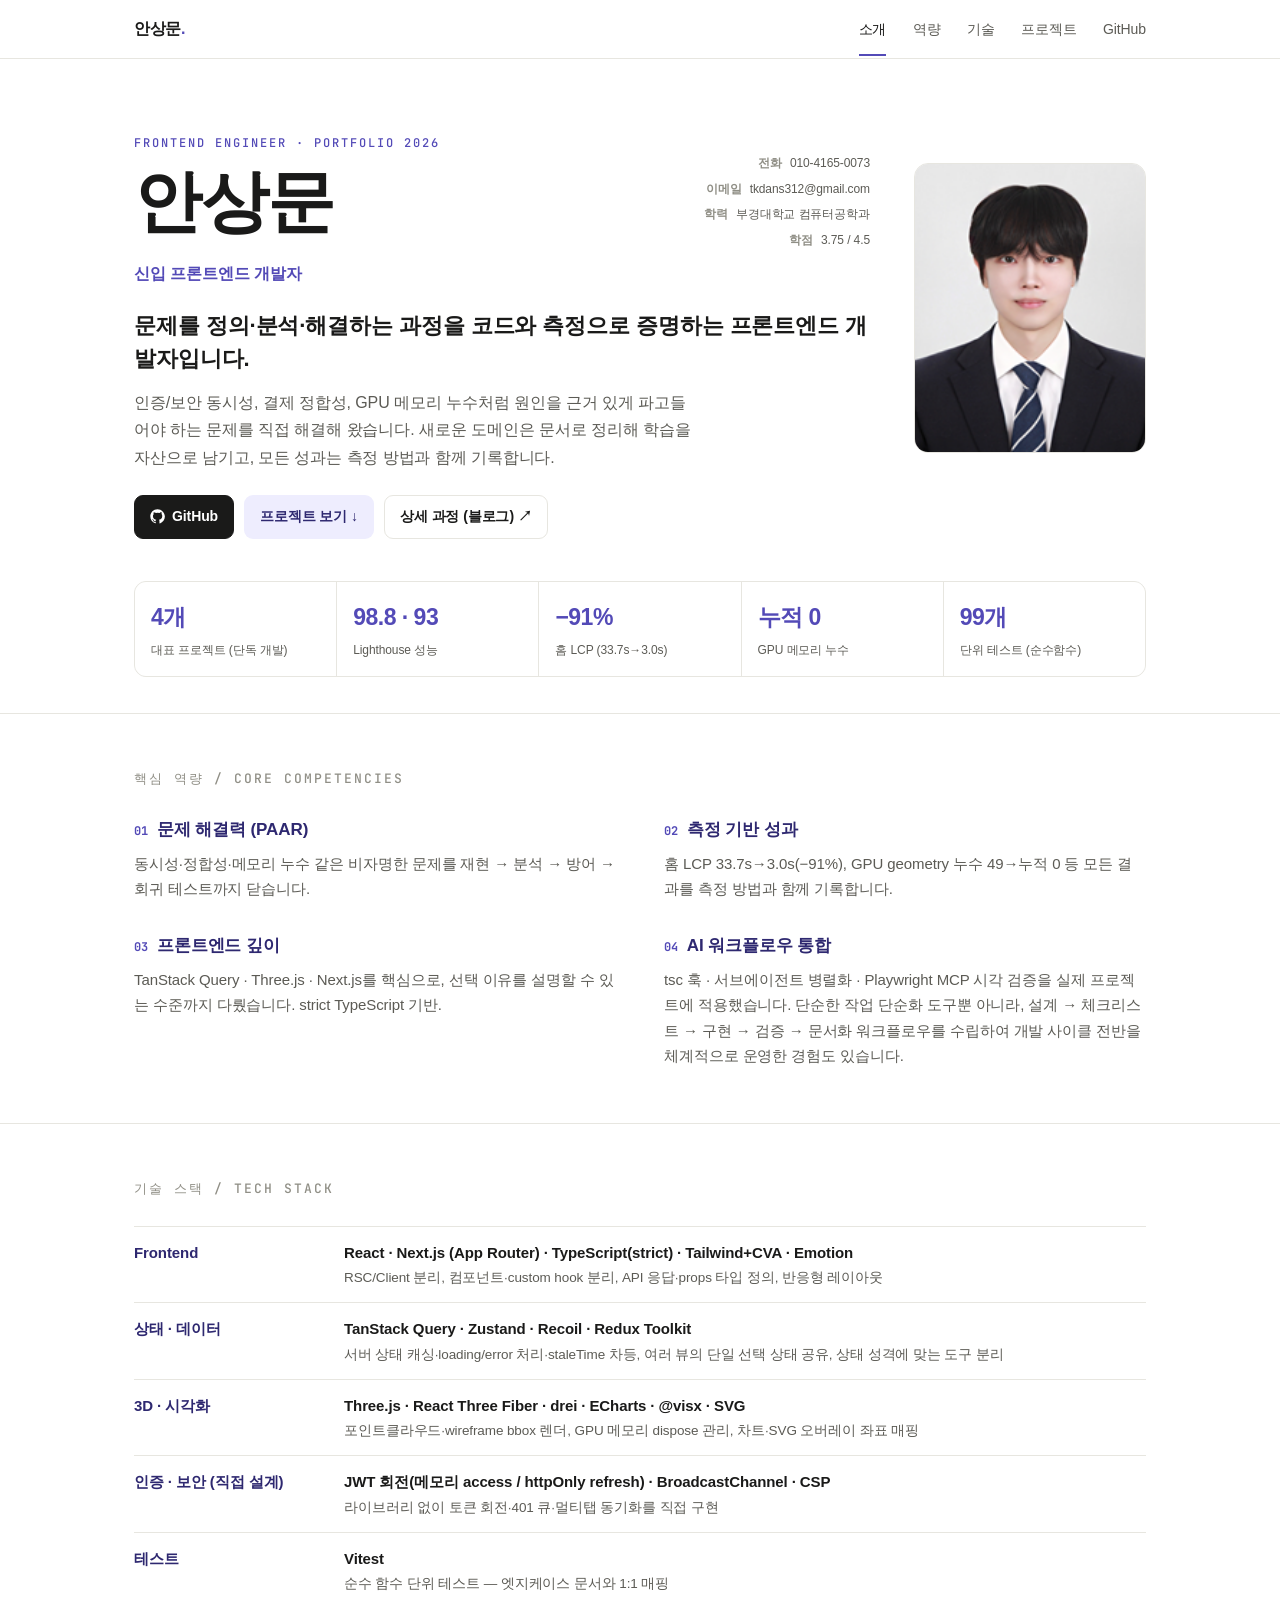
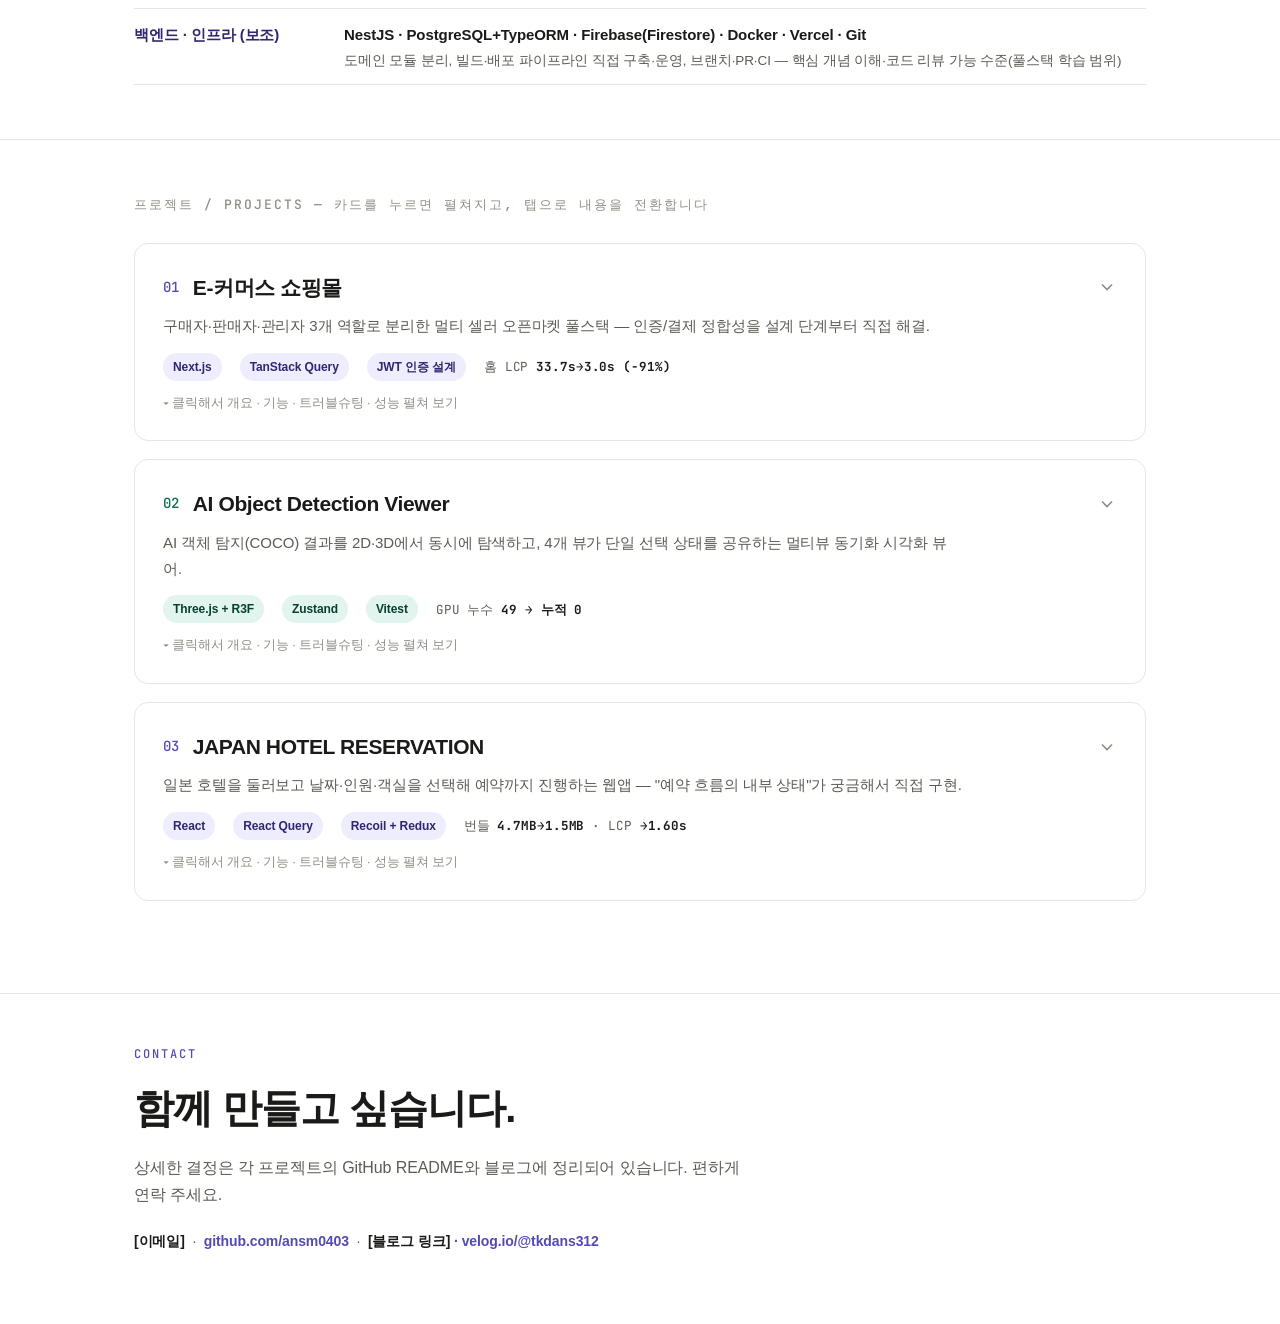
==== index.html @ 97593947 "feat: 포트폴리오 페이지 배포" ====
<!DOCTYPE html>
<html lang="ko">
<head>
<meta charset="utf-8">
<meta name="viewport" content="width=device-width, initial-scale=1">
<title>안상문 · Frontend Engineer Portfolio</title>
<link rel="icon" href="public/images/favicon.ico" sizes="any">
<link rel="stylesheet" href="https://cdn.jsdelivr.net/gh/orioncactus/pretendard@latest/dist/web/static/pretendard.min.css">
<link rel="preconnect" href="https://fonts.googleapis.com">
<link rel="preconnect" href="https://fonts.gstatic.com" crossorigin>
<link href="https://fonts.googleapis.com/css2?family=JetBrains+Mono:wght@400;500&display=swap" rel="stylesheet">
<link rel="stylesheet" href="https://cdn.jsdelivr.net/npm/prismjs@1.29.0/themes/prism-tomorrow.min.css">
<link rel="stylesheet" href="style.css">
</head>
<body>

<header class="nav">
  <div class="wrap">
    <div class="brand">안상문<span>.</span></div>
    <nav>
      <a href="#about" class="hide-sm">소개</a>
      <a href="#competency">역량</a>
      <a href="#stack" class="hide-sm">기술</a>
      <a href="#projects">프로젝트</a>
      <a href="https://github.com/ansm0403" target="_blank" rel="noopener noreferrer">GitHub</a>
    </nav>
  </div>
</header>

<section class="hero" id="about">
  <div class="wrap">
    <div class="hero-top">
      <div class="hero-main">
        <div class="eyebrow">Frontend Engineer · Portfolio 2026</div>
        <div class="name-row">
          <h1 class="name">안상문</h1>
          <ul class="contact-info">
            <li><span class="ci-k">전화</span><span>010-4165-0073</span></li>
            <li><span class="ci-k">이메일</span><a href="mailto:tkdans312@gmail.com">tkdans312@gmail.com</a></li>
            <li><span class="ci-k">학력</span><span>부경대학교 컴퓨터공학과</span></li>
            <li><span class="ci-k">학점</span><span>3.75 / 4.5</span></li>
          </ul>
        </div>
        <div class="role">신입 프론트엔드 개발자</div>
        <p class="tag">문제를 정의·분석·해결하는 과정을 코드와 측정으로 증명하는 프론트엔드 개발자입니다.</p>
        <p class="intro">인증/보안 동시성, 결제 정합성, GPU 메모리 누수처럼 원인을 근거 있게 파고들어야 하는 문제를 직접 해결해 왔습니다. 새로운 도메인은 문서로 정리해 학습을 자산으로 남기고, 모든 성과는 측정 방법과 함께 기록합니다.</p>
        <div class="links">
          <a class="btn dark" href="https://github.com/ansm0403" target="_blank" rel="noopener noreferrer">
            <svg viewBox="0 0 24 24" fill="currentColor"><path d="M12 .5C5.7.5.5 5.7.5 12c0 5.1 3.3 9.4 7.9 10.9.6.1.8-.2.8-.5v-2c-3.2.7-3.9-1.4-3.9-1.4-.5-1.3-1.3-1.7-1.3-1.7-1.1-.7.1-.7.1-.7 1.2.1 1.8 1.2 1.8 1.2 1 1.8 2.7 1.3 3.4 1 .1-.8.4-1.3.7-1.6-2.6-.3-5.3-1.3-5.3-5.8 0-1.3.5-2.3 1.2-3.1-.1-.3-.5-1.5.1-3.1 0 0 1-.3 3.3 1.2a11.5 11.5 0 0 1 6 0C17.3 4.7 18.3 5 18.3 5c.6 1.6.2 2.8.1 3.1.8.8 1.2 1.8 1.2 3.1 0 4.5-2.7 5.5-5.3 5.8.4.4.8 1.1.8 2.2v3.3c0 .3.2.6.8.5 4.6-1.5 7.9-5.8 7.9-10.9C23.5 5.7 18.3.5 12 .5z"/></svg>
            GitHub</a>
          <a class="btn soft" href="#projects">프로젝트 보기 ↓</a>
          <a class="btn" href="https://velog.io/@tkdans312/posts" target="_blank" rel="noopener noreferrer">상세 과정 (블로그) ↗</a>
        </div>
      </div>
      <div class="hero-photo">
        <div class="photo-ph">
          <img src="public/images/안상문_이력서.png" alt="안상문 프로필 사진"/>
        </div>
      </div>
    </div>
    <div class="stats">
      <div class="stat"><div class="v">4개</div><div class="l">대표 프로젝트 (단독 개발)</div></div>
      <div class="stat"><div class="v">98.8 · 93</div><div class="l">Lighthouse 성능</div></div>
      <div class="stat"><div class="v">−91%</div><div class="l">홈 LCP (33.7s→3.0s)</div></div>
      <div class="stat"><div class="v">누적 0</div><div class="l">GPU 메모리 누수</div></div>
      <div class="stat"><div class="v">99개</div><div class="l">단위 테스트 (순수함수)</div></div>
    </div>
  </div>
</section>

<section class="divider" id="competency">
  <div class="wrap">
    <h2 class="sec">핵심 역량 / Core Competencies</h2>
    <div class="comp">
      <div><div class="t"><span class="num">01</span>문제 해결력 (PAAR)</div><div class="d">동시성·정합성·메모리 누수 같은 비자명한 문제를 재현 → 분석 → 방어 → 회귀 테스트까지 닫습니다.</div></div>
      <div><div class="t"><span class="num">02</span>측정 기반 성과</div><div class="d">홈 LCP 33.7s→3.0s(−91%), GPU geometry 누수 49→누적 0 등 모든 결과를 측정 방법과 함께 기록합니다.</div></div>
      <div><div class="t"><span class="num">03</span>프론트엔드 깊이</div><div class="d">TanStack Query · Three.js · Next.js를 핵심으로, 선택 이유를 설명할 수 있는 수준까지 다뤘습니다. strict TypeScript 기반.</div></div>
      <div><div class="t"><span class="num">04</span>AI 워크플로우 통합</div><div class="d">tsc 훅 · 서브에이전트 병렬화 · Playwright MCP 시각 검증을 실제 프로젝트에 적용했습니다.
  단순한 작업 단순화 도구뿐 아니라, 설계 → 체크리스트 → 구현 → 검증 → 문서화 워크플로우를 수립하여
  개발 사이클 전반을 체계적으로 운영한 경험도 있습니다.</div></div>
    </div>
  </div>
</section>

<section class="divider" id="stack">
  <div class="wrap">
    <h2 class="sec">기술 스택 / Tech Stack</h2>
    <div class="tech-row"><div class="cat">Frontend</div><div class="val"><span class="techs">React · Next.js (App Router) · TypeScript(strict) · Tailwind+CVA · Emotion</span><span class="desc">RSC/Client 분리, 컴포넌트·custom hook 분리, API 응답·props 타입 정의, 반응형 레이아웃</span></div></div>
    <div class="tech-row"><div class="cat">상태 · 데이터</div><div class="val"><span class="techs">TanStack Query · Zustand · Recoil · Redux Toolkit</span><span class="desc">서버 상태 캐싱·loading/error 처리·staleTime 차등, 여러 뷰의 단일 선택 상태 공유, 상태 성격에 맞는 도구 분리</span></div></div>
    <div class="tech-row"><div class="cat">3D · 시각화</div><div class="val"><span class="techs">Three.js · React Three Fiber · drei · ECharts · @visx · SVG</span><span class="desc">포인트클라우드·wireframe bbox 렌더, GPU 메모리 dispose 관리, 차트·SVG 오버레이 좌표 매핑</span></div></div>
    <div class="tech-row"><div class="cat">인증 · 보안 (직접 설계)</div><div class="val"><span class="techs">JWT 회전(메모리 access / httpOnly refresh) · BroadcastChannel · CSP</span><span class="desc">라이브러리 없이 토큰 회전·401 큐·멀티탭 동기화를 직접 구현</span></div></div>
    <div class="tech-row"><div class="cat">테스트</div><div class="val"><span class="techs">Vitest</span><span class="desc">순수 함수 단위 테스트 — 엣지케이스 문서와 1:1 매핑</span></div></div>
    <div class="tech-row"><div class="cat">백엔드 · 인프라 (보조)</div><div class="val"><span class="techs">NestJS · PostgreSQL+TypeORM · Firebase(Firestore) · Docker · Vercel · Git</span><span class="desc">도메인 모듈 분리, 빌드·배포 파이프라인 직접 구축·운영, 브랜치·PR·CI — 핵심 개념 이해·코드 리뷰 가능 수준(풀스택 학습 범위)</span></div></div>
  </div>
</section>

<section class="divider" id="projects">
  <div class="wrap">
    <h2 class="sec">프로젝트 / Projects — 카드를 누르면 펼쳐지고, 탭으로 내용을 전환합니다</h2>

    <!-- PROJECT 1 -->
    <details class="proj">
      <summary>
        <div class="sum-top">
          <span class="sum-num">01</span>
          <span class="sum-name">E-커머스 쇼핑몰</span>
          <svg class="chev" width="20" height="20" viewBox="0 0 24 24" fill="none" stroke="currentColor" stroke-width="2"><path d="M6 9l6 6 6-6"/></svg>
        </div>
        <div class="sum-one">구매자·판매자·관리자 3개 역할로 분리한 멀티 셀러 오픈마켓 풀스택 — 인증/결제 정합성을 설계 단계부터 직접 해결.</div>
        <div class="sum-meta">
          <span class="pill">Next.js</span><span class="pill">TanStack Query</span><span class="pill">JWT 인증 설계</span>
          <span class="kpi">홈 LCP <b>33.7s→3.0s (−91%)</b></span>
        </div>
        <div class="expand-hint">▾ 클릭해서 개요 · 기능 · 트러블슈팅 · 성능 펼쳐 보기</div>
      </summary>

      <div class="body">
        <div class="tabs" role="tablist" aria-label="E-커머스 쇼핑몰 상세">
          <button class="tab-btn active" role="tab" type="button">개요</button>
          <button class="tab-btn" role="tab" type="button">기능</button>
          <button class="tab-btn" role="tab" type="button">트러블슈팅</button>
          <button class="tab-btn" role="tab" type="button">성능 · 결과</button>
        </div>
        <div class="panels">

          <div class="panel active" role="tabpanel">
            <div class="blk">
              <div class="h">Overview</div>
              <p class="lead">여러 판매자가 한 플랫폼에 입점하는 <b>멀티 셀러 오픈마켓</b>입니다. 판매자가 등록한 상품을 관리자가 승인해야 노출되고, 한 주문에 여러 판매자 상품이 섞이므로 <b>배송과 정산을 판매자별로 분리</b>해야 합니다. 여기에 PortOne V2 결제·정산·관리자 KPI 대시보드까지 이커머스 전체 흐름을 1인 풀스택(프론트·백·인프라)으로 구현했습니다. <span style="color:var(--hint)">본 포트폴리오는 프론트엔드 직무 기준으로 서술하며, 백엔드·인프라는 보조로 둡니다.</span></p>
            </div>
            <div class="blk">
              <div class="h">시스템 구조</div>
              <p class="lead">프론트(Vercel·Next.js)는 <b>Vercel rewrites 프록시</b>를 거쳐 백엔드(EC2·NestJS)를 같은 출처처럼 호출합니다 — cross-domain 쿠키 문제와 App Router의 <span class="kpi">cookies().set()</span> 제약을 동시에 우회하기 위한 선택입니다. 인증은 <b>Access=메모리 / Refresh=httpOnly 쿠키 회전</b>에 <b>Edge → Server → Client 3중 방어</b>를 적용했고, 데이터는 RSC에서 prefetch → dehydrate → HydrationBoundary로 넘긴 뒤 TanStack Query가 캐시·무효화를 담당합니다.</p>
              <figure class="arch">
                <img src="public/images/architec/E-commerce_아키텍쳐_요약.png" alt="E-커머스 시스템 아키텍처 요약도" data-full="public/images/architec/E-commerce_아키텍쳐.png" data-caption="E-커머스 쇼핑몰 — 상세 아키텍처">
                <figcaption>🔍 클릭하면 상세 아키텍처를 크게 볼 수 있습니다</figcaption>
              </figure>
            </div>
            <div class="meta">
              <div class="mi"><div class="k">PERIOD</div><div class="v">2025.11 ~ 2026.04 </div></div>
              <div class="mi"><div class="k">ROLE</div><div class="v">1인 단독 (기획·설계·구현·배포)</div></div>
              <div class="mi"><div class="k">STACK</div><div class="v">Next.js · TanStack Query · NestJS · postgreSQL · Nx</div></div>
              <div class="mi"><div class="k">DEPLOY</div><div class="v">Vercel(FE) · AWS EC2 t3.small(BE)</div></div>
            </div>
          </div>

          <div class="panel" role="tabpanel">
            <div class="feat">
              <div class="card">
                <div class="ph-img media"><img src="public/images/func/E-commerce_dashboard_screenshot.gif" alt="관리자 KPI 대시보드 — KPI 카드 + 이중 Y축 라인 + Funnel" data-full="public/images/E-commerce_dashboard_screenshot.gif" data-caption="관리자 KPI 대시보드 — ECharts 4종 + staleTime 차등"></div>
                <div class="ft">관리자 KPI 대시보드</div>
                <div class="fd">매출·주문·전환 펀넬 등 운영 지표를 한 화면에서 봅니다.</div>
                <ul>
                  <li>ECharts <b>4종</b>(이중 Y축 라인·3-line stack·Funnel·KPI 카드)</li>
                  <li>차트별 <b>staleTime 4단계 차등</b>(KPI 1분·주문/보안 5분·펀넬 10분) — 변경 빈도에 맞춰 재요청·백엔드 부하 절감</li>
                  <li><b>dynamic(ssr:false)</b> 코드 스플리팅 — 대시보드 First Load JS 138kB(홈 145kB보다 가벼움)</li>
                </ul>
              </div>
              <div class="card">
                <div class="ph-img media"><img src="public/images/func/E-commerce-login-sync.gif" alt="두 탭 → 한쪽 로그아웃 시 양쪽 동기화" data-full="public/images/E-commerce-login-sync.gif" data-caption="JWT 인증 — 멀티탭 로그아웃 동기화 (BroadcastChannel)"></div>
                <div class="ft">JWT 인증 + 멀티탭 동기화</div>
                <div class="fd">토큰을 메모리에만 둬도 새 탭에서 로그인이 유지됩니다.</div>
                <ul>
                  <li><b>Access=메모리 / Refresh=httpOnly</b> 회전 — XSS로 access 탈취 방지 + refresh JS 접근 차단</li>
                  <li><b>BroadcastChannel</b>로 새 탭이 다른 탭에 토큰 요청(REQUEST/RESPONSE) → 세션 인계, 로그아웃은 전 탭 전파</li>
                  <li>컴포넌트 axios 직접 호출 <b>0건</b> — public/auth 클라이언트 분리로 공개 호출에 토큰 누출 방지</li>
                </ul>
              </div>
            </div>
            <div class="feat-more">
              <div class="row"><div class="ft">3역할 멀티 셀러 오픈마켓</div><div class="fd">구매자·판매자·관리자를 Route Group 3개((auth) / (main) / (admin))로 분리. 상품 등록 → 관리자 승인 검수 → 노출, 한 주문의 여러 판매자 상품을 배송 단위로 분리.</div></div>
              <div class="row"><div class="ft">SSR/ISR + React Query Hydration</div><div class="fd">상품 상세는 ISR(revalidate)로 TTFB를 낮추고, isServer 분기 QueryClient + prefetch → dehydrate → HydrationBoundary로 초기 로딩 깜빡임 제거. queryOptions 팩토리로 쿼리 키·옵션을 한 곳에서 관리.</div></div>
              <div class="row"><div class="ft">통합 검색 (키워드 + 카테고리 + 정렬)</div><div class="fd">태그가 M:N으로 연결된 상품 검색에서 JOIN 행 중복을 DISTINCT로 제거하고, 정렬 컬럼을 addSelect로 끌어와 정렬과 distinct를 양립. 페이지네이션은 커서 방식.</div></div>
            </div>
          </div>

          <div class="panel" role="tabpanel">
            <div class="ts-case">
              <div class="ts-title">① axios 401 race condition → 강제 로그아웃 <span class="tag">프론트 시그니처</span></div>
              <div class="ts-grid">
                <div>
                  <div class="step"><span class="k">P</span><span class="txt"><span class="lab">Problem</span>일정 시간 뒤 마이페이지를 새로고침하면 사용자가 갑자기 로그인 페이지로 튕겼습니다. 여러 API(주문·장바구니·유저)가 동시에 401을 받고 각자 <span class="kpi">/auth/refresh</span>를 중복 호출 → 1회용 Refresh Token 회전 정책과 충돌해 "재사용 시도"로 판정 → 세션 전체 무효화.</span></div>
                  <div class="step"><span class="k">A</span><span class="txt"><span class="lab">Analyze</span>"세션 만료"가 아니라 "동시 401을 하나의 refresh로 합치지 못한 인터셉터 동기화 부재"라고 가설을 세우고, Network 탭에서 refresh가 실제 여러 번 나가는 것을 확인. 대안(각자 refresh / 큐 직렬화 / 선제 갱신) 중 추가 인프라가 필요 없는 큐 직렬화 선택.</span></div>
                  <div class="step"><span class="k">A</span><span class="txt"><span class="lab">Action</span>모듈 전역 <span class="kpi">isRefreshing</span> 플래그와 공유 <span class="kpi">refreshPromise</span>로 refresh를 1회만 호출하고, 나머지 401은 같은 Promise를 await한 뒤 새 토큰으로 재시도. <span class="kpi">_retry</span> 카운터로 무한 재시도 차단, <span class="kpi">isLoggingOut</span>로 로그아웃 중 루프 차단.</span></div>
                  <div class="step r"><span class="k">R</span><span class="txt"><span class="lab">Result</span></span></div>
                  <div class="result">동시 401이 다발로 발생해도 <b>/auth/refresh는 1회만</b> 호출되고, 강제 로그아웃이 재현되지 않음(Network 탭 검증). </div>
                  <div class="reflect"><b>배운 점</b> · 정상 흐름만 보면 멀쩡한 코드도 동시 요청이라는 경계 조건에서 깨진다. 클라이언트도 race condition을 설계 대상으로 다뤄야 한다.</div>
                </div>
                <div>
                  <div class="ph-code">
                    <button class="copy" type="button">복사</button>
                    <div class="cap"><svg width="14" height="14" viewBox="0 0 24 24" fill="none" stroke="currentColor" stroke-width="2"><path d="M16 18l6-6-6-6M8 6l-6 6 6 6"/></svg>[코드 스니펫: 401 응답 인터셉터]</div>
                    <pre><code class="language-tsx">// 이미 refresh 중이면 기존 Promise 반환
if (isRefreshing && refreshPromise) {
  return refreshPromise;
}
isRefreshing = true;
refreshPromise = (async () => {
  try {
    const response =
      await publicClient.post(REFRESH_API_ENDPOINT);

// 새 토큰으로 원래 요청 재시도
Return authClient(originalRequest);</code></pre>
                  </div>
                  <a class="code-src" href="https://github.com/ansm0403/E-commerce_shopping_mall/blob/main/frontend/src/lib/axios/axios-http-client.ts#L59-L107" target="_blank" rel="noopener noreferrer">
                    <svg width="14" height="14" viewBox="0 0 24 24" fill="currentColor"><path d="M12 .5C5.7.5.5 5.7.5 12c0 5.1 3.3 9.4 7.9 10.9.6.1.8-.2.8-.5v-2c-3.2.7-3.9-1.4-3.9-1.4-.5-1.3-1.3-1.7-1.3-1.7-1.1-.7.1-.7.1-.7 1.2.1 1.8 1.2 1.8 1.2 1 1.8 2.7 1.3 3.4 1 .1-.8.4-1.3.7-1.6-2.6-.3-5.3-1.3-5.3-5.8 0-1.3.5-2.3 1.2-3.1-.1-.3-.5-1.5.1-3.1 0 0 1-.3 3.3 1.2a11.5 11.5 0 0 1 6 0C17.3 4.7 18.3 5 18.3 5c.6 1.6.2 2.8.1 3.1.8.8 1.2 1.8 1.2 3.1 0 4.5-2.7 5.5-5.3 5.8.4.4.8 1.1.8 2.2v3.3c0 .3.2.6.8.5 4.6-1.5 7.9-5.8 7.9-10.9C23.5 5.7 18.3.5 12 .5z"/></svg>
                    <span class="code-src-file">axios-http-client.ts</span>
                    <span class="code-src-lines">L59–107</span>
                    <span class="code-src-arr">↗</span>
                  </a>
                </div>
              </div>
            </div>

            <div class="ts-case">
              <div class="ts-title">② 결제 동시성 "유령 결제" 방어 <span class="tag">도메인 깊이</span></div>
              <div class="ts-grid">
                <div>
                  <div class="step"><span class="k">P</span><span class="txt"><span class="lab">Problem</span>결제 완료(verify/웹훅)와 주문 취소가 같은 결제건을 동시에 건드리면 "결제는 PAID인데 주문은 CANCELLED"인 모순 상태가 생길 수 있었습니다. 결제는 사후 복구 비용이 사전 방어 비용보다 커, 확률이 낮아도 방어가 필수인 영역입니다.</span></div>
                  <div class="step"><span class="k">A</span><span class="txt"><span class="lab">Analyze</span>DB 트랜잭션은 한 트랜잭션 내부 원자성만 보장할 뿐 두 트랜잭션의 동시 쓰기 충돌은 못 막는다고 판단 → 명시적 락 필요. <span class="kpi">Promise.all</span>로 결제 완료·취소를 동시 호출해 모순 상태를 실제로 재현한 뒤 방어를 설계.</span></div>
                  <div class="step"><span class="k">A</span><span class="txt"><span class="lab">Action</span>① 진입 전 멱등 체크 + 외부 PG(PortOne) 호출은 트랜잭션 외부로 빼 락 보유 시간 최소화 ② <span class="kpi">setLock('pessimistic_write')</span>(SELECT FOR UPDATE)로 직렬화 후 상태 재검증 ③ 이벤트는 실제 상태 전이일 때만 발행, 리스너도 SELECT FOR UPDATE로 재고 중복 차감 차단.</span></div>
                  <div class="step r"><span class="k">R</span><span class="txt"><span class="lab">Result</span></span></div>
                  <div class="result">반복 재현에서 <b>모순 상태가 사라짐</b>, 회귀 방지 테스트 추가.</div>
                  <div class="reflect"><b>배운 점</b> · 정상 흐름뿐 아니라 중복·순서 뒤바뀜·동시 요청까지 멱등하게 설계해야 한다(재현 → 락 → 재검증).</div>
                </div>
                <div>
                  <div class="ph-code">
                    <button class="copy" type="button">복사</button>
                    <div class="cap"><svg width="14" height="14" viewBox="0 0 24 24" fill="none" stroke="currentColor" stroke-width="2"><path d="M16 18l6-6-6-6M8 6l-6 6 6 6"/></svg>[코드 스니펫: 결제 확정 트랜잭션]</div>
                    <pre><code class="language-tsx">// 수정 전:  update 만 호출 -> verify와 webhook이 동시 PAID 처리
// 수정 후: 락 + 재검증으로 한 번만 PAID
const updated = await this.dataSource.transaction(
  async (manager) => {
    const locked = await manager
      .createQueryBuilder(PaymentEntity, 'p')
      .setLock('pessimistic_write')
      .where('p.id = :id', { id: payment.id })
      .getOne();
    // 트랜잭션 내 재검증: 웹훅이 먼저 처리했을 수 있음
    if (locked.status === PaymentStatus.PAID)
      return null;
                    </code></pre>
                  </div>
                  <a class="code-src" href="https://github.com/ansm0403/E-commerce_shopping_mall/blob/main/backend/src/payment/payment.service.ts#L205-L222" target="_blank" rel="noopener noreferrer">
                    <svg width="14" height="14" viewBox="0 0 24 24" fill="currentColor"><path d="M12 .5C5.7.5.5 5.7.5 12c0 5.1 3.3 9.4 7.9 10.9.6.1.8-.2.8-.5v-2c-3.2.7-3.9-1.4-3.9-1.4-.5-1.3-1.3-1.7-1.3-1.7-1.1-.7.1-.7.1-.7 1.2.1 1.8 1.2 1.8 1.2 1 1.8 2.7 1.3 3.4 1 .1-.8.4-1.3.7-1.6-2.6-.3-5.3-1.3-5.3-5.8 0-1.3.5-2.3 1.2-3.1-.1-.3-.5-1.5.1-3.1 0 0 1-.3 3.3 1.2a11.5 11.5 0 0 1 6 0C17.3 4.7 18.3 5 18.3 5c.6 1.6.2 2.8.1 3.1.8.8 1.2 1.8 1.2 3.1 0 4.5-2.7 5.5-5.3 5.8.4.4.8 1.1.8 2.2v3.3c0 .3.2.6.8.5 4.6-1.5 7.9-5.8 7.9-10.9C23.5 5.7 18.3.5 12 .5z"/></svg>
                    <span class="code-src-file">payment.service.ts</span>
                    <span class="code-src-lines">L205–222</span>
                    <span class="code-src-arr">↗</span>
                  </a>
                </div>
              </div>
            </div>
          </div>

          <div class="panel" role="tabpanel">
            <div class="blk">
              <div class="h">대표 성과 — 홈 LCP 최적화</div>
              <p class="lead">Lighthouse 점검 중 홈만 LCP가 Slow 4G에서 33.7s(Performance 66)임을 발견 → <span class="kpi">lcp-discovery-insight</span>로 CSS background-image의 2.9MB PNG 히어로 배경을 병목으로 특정(FCP 2s vs LCP 35s 격차가 곧 이미지 다운로드 시간) → sharp로 WebP 변환 + next/image fill priority로 교체해 preload fetchpriority 자동 적용.</p>
            </div>
            <div class="metrics">
              <div class="m"><div class="mv">66 → 93</div><div class="ml">Lighthouse Performance</div><div class="mh">Chrome DevTools, 모바일 Slow 4G 실측</div></div>
              <div class="m"><div class="mv">33.7s → 3.0s</div><div class="ml">홈 LCP (−91%)</div><div class="mh">동일 측정</div></div>
              <div class="m"><div class="mv">−96.5%</div><div class="ml">배너 페이로드</div><div class="mh">7,090KB→246KB · fs.statSync</div></div>
              <div class="m"><div class="mv">~80ms</div><div class="ml">상품 상세 TTFB (ISR)</div><div class="mh">curl 3회, x-vercel-cache HIT</div></div>
            </div>
            <div class="blk">
              <div class="h">규모 · 구조 (실측)</div>
              <ul class="factlist">
                <li>모노레포 약 <b>32500줄</b> (frontend 9,424 / backend 22,092 / shared 989)</li>
                <li>frontend/src <b>TypeScript 100%</b> (.js/.jsx 0개), Next.js <b>34페이지</b>를 3 route group으로 분리</li>
                <li>컴포넌트 axios 직접 호출 <b>0건</b>(service 10개 모듈 경유), staleTime 4단계 차등, First Load JS ≤ 183kB</li>
              </ul>
            </div>
          </div>

        </div>

        <div class="links" style="margin-top:26px;">
          <a class="btn dark" href="https://github.com/ansm0403/Shopping-mall" target="_blank" rel="noopener noreferrer">GitHub README →</a>
          <a class="btn soft" href="https://shopping-mall-frontend-dusky.vercel.app" target="_blank" rel="noopener noreferrer">배포 데모 ↗</a>
          <!-- <a class="btn" href="#"><span class="ph">상세 과정 (블로그) — [링크]</span></a> -->
        </div>
      </div>
    </details>

    <!-- PROJECT 2 -->
    <details class="proj teal">
      <summary>
        <div class="sum-top">
          <span class="sum-num">02</span>
          <span class="sum-name">AI Object Detection Viewer</span>
          <svg class="chev" width="20" height="20" viewBox="0 0 24 24" fill="none" stroke="currentColor" stroke-width="2"><path d="M6 9l6 6 6-6"/></svg>
        </div>
        <div class="sum-one">AI 객체 탐지(COCO) 결과를 2D·3D에서 동시에 탐색하고, 4개 뷰가 단일 선택 상태를 공유하는 멀티뷰 동기화 시각화 뷰어.</div>
        <div class="sum-meta">
          <span class="pill">Three.js + R3F</span><span class="pill">Zustand</span><span class="pill">Vitest</span>
          <span class="kpi">GPU 누수 <b>49 → 누적 0</b></span>
        </div>
        <div class="expand-hint">▾ 클릭해서 개요 · 기능 · 트러블슈팅 · 성능 펼쳐 보기</div>
      </summary>

      <div class="body">
        <div class="tabs" role="tablist" aria-label="AID 상세">
          <button class="tab-btn active" role="tab" type="button">개요</button>
          <button class="tab-btn" role="tab" type="button">기능</button>
          <button class="tab-btn" role="tab" type="button">트러블슈팅</button>
          <button class="tab-btn" role="tab" type="button">성능 · 결과</button>
        </div>
        <div class="panels">

          <div class="panel active" role="tabpanel">
            <div class="blk">
              <div class="h">Overview</div>
              <p class="lead">객체 탐지 결과(COCO)를 보통 2D 박스로만 보는 것과 달리, 같은 결과를 <b>2D 이미지와 3D 공간에서 동시에</b> 탐색합니다. 한 객체를 어느 뷰에서 선택하든 <b>4개 뷰(2D·3D·리스트·분석)가 동시에</b> 같은 객체를 가리키도록 설계했습니다. <span style="color:var(--hint)">데이터 소스가 정적 JSON 1개인 클라이언트 SPA입니다 — R3F Canvas가 SSR 불가라 전 페이지 클라이언트 렌더.</span></p>
            </div>
            <div class="blk">
              <div class="h">시스템 구조</div>
              <p class="lead">정적 COCO JSON → <b>lib/ 순수 함수 계층</b>(parser·estimator·selector)이 외부 입력을 <span class="kpi">unknown</span>으로 받아 <span class="kpi">isCocoDataset</span> 타입 술어로 검증 후 내부 <span class="kpi">Frame[]</span>로 변환 → <b>Zustand store</b>(단일 선택 상태)를 4뷰가 각자 필요한 slice만 구독. lib/와 components/를 분리해 React 밖에서 JSDOM 없이 테스트하고 변경 영향을 격리했습니다.</p>
              <figure class="arch">
                <img src="public/images/architec/AID_아키텍쳐_요약.png" alt="AID 시스템 아키텍처 요약도" data-full="public/images/architec/AID_아키텍쳐.png" data-caption="AID — 상세 아키텍처">
                <figcaption>🔍 클릭하면 상세 아키텍처를 크게 볼 수 있습니다</figcaption>
              </figure>
            </div>
            <div class="meta">
              <div class="mi"><div class="k">PERIOD</div><div class="v">2026.04 ~ 2026.05 </div></div>
              <div class="mi"><div class="k">ROLE</div><div class="v">1인 단독 (기획·설계·구현·배포)</div></div>
              <div class="mi"><div class="k">STACK</div><div class="v">Three.js+R3F · Zustand · Vitest · TS(strict)</div></div>
              <div class="mi"><div class="k">TYPE</div><div class="v">클라이언트 SPA (정적 COCO JSON)</div></div>
            </div>
          </div>

          <div class="panel" role="tabpanel">
            <div class="feat">
              <div class="card">
                <div class="ph-img media"><img src="public/images/func/AID_source_of_truth.gif" alt="한 객체 선택 시 4뷰 동시 하이라이트" data-full="public/images/func/AID_source_of_truth.gif" data-caption="4뷰 단일 source of truth 동기화 — selectedObjectId 공유"></div>
                <div class="ft">4뷰 단일 source of truth 동기화</div>
                <div class="fd">선택 상태를 4개로 나누지 않고 한 필드로 통일했습니다.</div>
                <ul>
                  <li>store의 <b>selectedObjectId 한 필드</b>를 4뷰가 공유</li>
                  <li>각 뷰는 <b>slice selector</b>로 필요한 상태만 구독 → 불필요한 리렌더 최소화</li>
                  <li>프레임 전환 시 handleSelectFrame: 같은 id면 no-op, 다르면 frame set + 선택 null (page 레이어 합성)</li>
                </ul>
              </div>
              <div class="card">
                <div class="ph-img media"><img src="public/images/func/AID_3D_viewer.gif" alt="3D 뷰 — bbox + 포인트클라우드, 카메라 회전" data-full="public/images/func/AID_3D_viewer.gif" data-caption="3D 공간 렌더링 — Three.js + R3F, OrbitControls"></div>
                <div class="ft">3D 공간 렌더링 (Three.js + R3F)</div>
                <div class="fd">라이브러리 기본 동작이 의도와 어긋나는 부분을 직접 오버라이드.</div>
                <ul>
                  <li>drei <b>&lt;Grid&gt; raycast를 no-op 오버라이드</b> — 그리드가 클릭을 가로채지 않게</li>
                  <li>불가시 mesh + <b>THREE.DoubleSide</b>로 내부 시점 raycast 보강</li>
                  <li>useFrame sin 펄스로 선택 강조 · Canvas key로 OrbitControls 리셋</li>
                </ul>
              </div>
            </div>
            <div class="feat-more">
              <div class="row"><div class="ft">2D SVG 뷰어 (bbox 클릭)</div><div class="fd">원본 이미지 위에 SVG로 bbox를 그리고 클릭 선택. SVG는 z-index를 무시하고 paint order로 hit-test하므로, detections를 면적 오름차순 정렬해 시각적으로 앞에 보이는 객체가 선택되게 했습니다.</div></div>
              <div class="row"><div class="ft">COCO 파서 (안전한 외부 경계)</div><div class="fd">외부 입력을 unknown으로 받아 isCocoDataset 타입 술어로 검증하고, image 단위 Frame[]로 변환. 깨진 항목은 전체 throw 대신 skip+warn — 외부 데이터 깨짐은 흔하고, 전체 실패보다 부분 손실이 낫다는 판단.</div></div>
              <div class="row"><div class="ft">분석 패널 + confidence 필터</div><div class="fd">클래스 필터·신뢰도 슬라이더로 보이는 객체를 좁혀 분석. 필터 상태도 store slice로 관리(이 필터 반복 조작 경로가 GPU 누수를 드러낸 지점).</div></div>
            </div>
          </div>

          <div class="panel" role="tabpanel">
            <div class="ts-case">
              <div class="ts-title">① Three.js GPU 메모리 누수 audit <span class="tag">시그니처</span></div>
              <div class="ts-grid">
                <div>
                  <div class="step"><span class="k">P</span><span class="txt"><span class="lab">Problem</span>같은 프레임을 고정한 채 클래스 필터·confidence 슬라이더를 반복 조작하면 GPU geometry가 정상 12개 대비 <b>49개까지 단조 증가</b>하는 WebGL 메모리 누수를 발견. 단일 프레임에선 타입당 1건이라 체감이 없었지만, 필터 조작이 잦은 후속 단계에서 누적 위험으로 식별.</span></div>
                  <div class="step"><span class="k">A</span><span class="txt"><span class="lab">Analyze</span>WebGL 버퍼는 JS GC가 회수하지 못한다는 점이 출발점. R3F는 <b>JSX 자식으로 선언한 geometry만 자동 dispose</b>하고, 명령형으로 만들어 prop으로 주입한 것은 사용자 책임이라는 비자명한 경계를 파악. Canvas remount가 프레임 전환 시 GPU를 정리하므로 누수는 "같은 Canvas 안 geometry 교체" 경로에서만 관찰됨을 실측으로 보정.</span></div>
                  <div class="step"><span class="k">A</span><span class="txt"><span class="lab">Action</span><span class="kpi">WebGLRenderer.info.memory.geometries</span>를 1초 간격 콘솔로 직접 측정해 누적을 확인 → BBox3D·PointCloud에 useEffect cleanup으로 <span class="kpi">geometry.dispose()</span> 추가.</span></div>
                  <div class="step r"><span class="k">R</span><span class="txt"><span class="lab">Result</span></span></div>
                  <div class="result">geometry 누적 <b>49 → dispose 후 4~12로 안정(누적 0)</b>. (WebGLRenderer.info 콘솔 1초 간격 측정 · 순수함수 테스트로 못 잡는 영역이라 콘솔 수동 측정으로 대체)</div>
                  <div class="reflect"><b>배운 점</b> · WebGL 리소스는 GC가 회수하지 않아 명시적 dispose가 필요하고, 프레임워크의 자동 정리 경계(JSX 자식 vs prop)를 정확히 알아야 한다.</div>
                </div>
                <div>
                  <div class="ph-code">
                    <button class="copy" type="button">복사</button>
                    <div class="cap"><svg width="14" height="14" viewBox="0 0 24 24" fill="none" stroke="currentColor" stroke-width="2"><path d="M16 18l6-6-6-6M8 6l-6 6 6 6"/></svg>[코드 스니펫: dispose cleanup]</div>
                    <pre><code class="language-tsx">// PointCloud.tsx — 명령형 BufferGeometry는 R3F 자동 dispose 대상이 아님
                      // (JSX 자식이 아니라 prop 주입).
const geometry = useMemo(() => {
  const geom = new THREE.BufferGeometry();
  geom.setAttribute('position', new THREE.BufferAttribute(positions, 3));
  return geom;
}, [visiblePoints]); 
// 필터(visibleIds) 변경 → geometry 재생성 
// → 이전 인스턴스가 GPU에 잔존

// WebGL 버퍼는 JS GC가 회수 못 함 
// → cleanup에서 명시 해제. 누적 12→49가 4~12로 안정.
useEffect(() => () => geometry.dispose(), [geometry]);

return <points geometry={geometry}><pointsMaterial size={size} color={color} /></points>;</code></pre>
                  </div>
                  <a class="code-src" href="https://github.com/ansm0403/AI_Object_Detection_Viewer/blob/main/apps/ai_detection_viewer_client/src/components/viewer-3d/PointCloud.tsx#L22-L43" target="_blank" rel="noopener noreferrer">
                    <svg width="14" height="14" viewBox="0 0 24 24" fill="currentColor"><path d="M12 .5C5.7.5.5 5.7.5 12c0 5.1 3.3 9.4 7.9 10.9.6.1.8-.2.8-.5v-2c-3.2.7-3.9-1.4-3.9-1.4-.5-1.3-1.3-1.7-1.3-1.7-1.1-.7.1-.7.1-.7 1.2.1 1.8 1.2 1.8 1.2 1 1.8 2.7 1.3 3.4 1 .1-.8.4-1.3.7-1.6-2.6-.3-5.3-1.3-5.3-5.8 0-1.3.5-2.3 1.2-3.1-.1-.3-.5-1.5.1-3.1 0 0 1-.3 3.3 1.2a11.5 11.5 0 0 1 6 0C17.3 4.7 18.3 5 18.3 5c.6 1.6.2 2.8.1 3.1.8.8 1.2 1.8 1.2 3.1 0 4.5-2.7 5.5-5.3 5.8.4.4.8 1.1.8 2.2v3.3c0 .3.2.6.8.5 4.6-1.5 7.9-5.8 7.9-10.9C23.5 5.7 18.3.5 12 .5z"/></svg>
                    <span class="code-src-file">PointCloud.tsx</span>
                    <span class="code-src-lines">L22–43</span>
                    <span class="code-src-arr">↗</span>
                  </a>
                </div>
              </div>
            </div>

            <div class="ts-case">
              <div class="ts-title">② 겹친 2D bbox 클릭 우선순위 제어 <span class="tag">렌더링 규칙 활용</span></div>
              <div class="ts-grid">
                <div>
                  <div class="step"><span class="k">P</span><span class="txt"><span class="lab">Problem</span>겹친 영역을 클릭하면 시각적으로 앞에 보이는 객체가 아니라 annotation 배열의 마지막 객체가 선택되어 사용자 직관과 어긋났습니다.</span></div>
                  <div class="step"><span class="k">A</span><span class="txt"><span class="lab">Analyze</span>SVG는 CSS z-index를 무시하고 <b>paint order(배열 순서)</b>대로 hit-test하며 <span class="kpi">fill="transparent"</span>도 클릭을 받는다는 점을 확인. 그렇다면 정렬 순서만 바꾸면 이벤트 핸들러를 늘리지 않고 해결할 수 있다고 판단.</span></div>
                  <div class="step"><span class="k">A</span><span class="txt"><span class="lab">Action</span>detections를 <b>bbox 면적 오름차순 정렬</b>(<span class="kpi">.slice().sort()</span>)해 큰 bbox가 마지막에 paint → hit-test 최상단이 되게 함.</span></div>
                  <div class="step r"><span class="k">R</span><span class="txt"><span class="lab">Result</span></span></div>
                  <div class="result">겹침 영역에서 <b>시각적으로 앞에 보이는(큰) 객체가 선택</b>되도록 정상화. estimator의 "큰 면적=가까운 z"와 같은 proxy라 2D/3D가 단일 깊이 모델을 공유하는 일관성도 확보.</div>
                  <div class="reflect"><b>배운 점</b> · DOM/SVG의 렌더링 규칙(paint order)을 정확히 알면, 로직을 늘리지 않고 데이터 정렬 한 번으로 푸는 최소 침습 해법이 보인다.</div>
                </div>
                <div>
                  <div class="ph-code">
                    <button class="copy" type="button">복사</button>
                    <div class="cap"><svg width="14" height="14" viewBox="0 0 24 24" fill="none" stroke="currentColor" stroke-width="2"><path d="M16 18l6-6-6-6M8 6l-6 6 6 6"/></svg>[코드 스니펫: 면적 정렬 hit-test]</div>
                    <pre><code class="language-tsx">// SVG는 CSS z-index 무시 -> paint order = hit-test 순서
// 면적 오름차순 정렬 -> 큰 bbox가 마지막에 paint -> 클릭 우선
const detections = (
  visibleIds
    ? frame.detections2D.filter(
        (d) => visibleIds.has(d.id))
    : frame.detections2D
)
  .slice()
  .sort(
    (a, b) =>
      a.bbox.width * a.bbox.height
      - b.bbox.width * b.bbox.height,
  );</code></pre>
                  </div>
                  <a class="code-src" href="https://github.com/ansm0403/AI_Object_Detection_Viewer/blob/main/apps/ai_detection_viewer_client/src/components/viewer-2d/Viewer2D.tsx#L25-L34" target="_blank" rel="noopener noreferrer">
                    <svg width="14" height="14" viewBox="0 0 24 24" fill="currentColor"><path d="M12 .5C5.7.5.5 5.7.5 12c0 5.1 3.3 9.4 7.9 10.9.6.1.8-.2.8-.5v-2c-3.2.7-3.9-1.4-3.9-1.4-.5-1.3-1.3-1.7-1.3-1.7-1.1-.7.1-.7.1-.7 1.2.1 1.8 1.2 1.8 1.2 1 1.8 2.7 1.3 3.4 1 .1-.8.4-1.3.7-1.6-2.6-.3-5.3-1.3-5.3-5.8 0-1.3.5-2.3 1.2-3.1-.1-.3-.5-1.5.1-3.1 0 0 1-.3 3.3 1.2a11.5 11.5 0 0 1 6 0C17.3 4.7 18.3 5 18.3 5c.6 1.6.2 2.8.1 3.1.8.8 1.2 1.8 1.2 3.1 0 4.5-2.7 5.5-5.3 5.8.4.4.8 1.1.8 2.2v3.3c0 .3.2.6.8.5 4.6-1.5 7.9-5.8 7.9-10.9C23.5 5.7 18.3.5 12 .5z"/></svg>
                    <span class="code-src-file">Viewer2D.tsx</span>
                    <span class="code-src-lines">L25–34</span>
                    <span class="code-src-arr">↗</span>
                  </a>
                </div>
              </div>
            </div>
          </div>

          <div class="panel" role="tabpanel">
            <div class="metrics">
              <div class="m"><div class="mv">98.8</div><div class="ml">Lighthouse Performance</div><div class="mh">모바일 Slow 4G, 5회 평균</div></div>
              <div class="m"><div class="mv">0.8s</div><div class="ml">LCP</div><div class="mh">Lighthouse Diagnostics</div></div>
              <div class="m"><div class="mv">테스트</div><div class="ml">단위 테스트 (순수함수)</div><div class="mh">엣지케이스 문서와 1:1 매핑 · 9개 파일</div></div>
              <div class="m"><div class="mv">100%</div><div class="ml">TypeScript 비율</div><div class="mh">src 50개 파일, JS 0건</div></div>
            </div>
            <div class="blk">
              <div class="h">차별점</div>
              <ul class="factlist">
                <li>테스트 코드가 프로덕션 코드와 거의 <b>동량(34.5% · 1,021/2,962줄)</b></li>
                <li>그 테스트가 <span class="kpi">docs/edgecases/Edge_#N.md</span> 문서와 <b>1:1로 매핑</b> — 발견한 엣지케이스가 잊히지 않는 시스템</li>
                <li>GPU geometry 누수 <b>49 → 누적 0</b> (WebGLRenderer.info 콘솔 1초 간격 측정)</li>
              </ul>
            </div>
          </div>

        </div>

        <div class="links" style="margin-top:26px;">
          <a class="btn dark" href="https://github.com/ansm0403/AI_Object_Detection_Viewer" target="_blank" rel="noopener noreferrer">GitHub README →</a>
          <a class="btn soft" style="background:var(--tl);color:var(--td);" href="https://ai-object-detection-viewer-ai-detec.vercel.app" target="_blank" rel="noopener noreferrer">배포 데모 ↗</a>
          <!-- <a class="btn" href="#"><span class="ph">상세 과정 (블로그) — [링크]</span></a> -->
        </div>
      </div>
    </details>

    <!-- PROJECT 3 -->
    <details class="proj">
      <summary>
        <div class="sum-top">
          <span class="sum-num">03</span>
          <span class="sum-name">JAPAN HOTEL RESERVATION</span>
          <svg class="chev" width="20" height="20" viewBox="0 0 24 24" fill="none" stroke="currentColor" stroke-width="2"><path d="M6 9l6 6 6-6"/></svg>
        </div>
        <div class="sum-one">일본 호텔을 둘러보고 날짜·인원·객실을 선택해 예약까지 진행하는 웹앱 — "예약 흐름의 내부 상태"가 궁금해서 직접 구현.</div>
        <div class="sum-meta">
          <span class="pill">React</span><span class="pill">React Query</span><span class="pill">Recoil + Redux</span>
          <span class="kpi">번들 <b>4.7MB→1.5MB</b> · LCP <b>→1.60s</b></span>
        </div>
        <div class="expand-hint">▾ 클릭해서 개요 · 기능 · 트러블슈팅 · 성능 펼쳐 보기</div>
      </summary>

      <div class="body">
        <div class="tabs" role="tablist" aria-label="JAPAN HOTEL RESERVATION 상세">
          <button class="tab-btn active" role="tab" type="button">개요</button>
          <button class="tab-btn" role="tab" type="button">기능</button>
          <button class="tab-btn" role="tab" type="button">트러블슈팅</button>
          <button class="tab-btn" role="tab" type="button">성능 · 결과</button>
        </div>
        <div class="panels">

          <div class="panel active" role="tabpanel">
            <div class="blk">
              <div class="h">Overview</div>
              <p class="lead">"가장 많이 써봤지만 한 번도 직접 만들어 본 적 없는 기능"인 <b>호텔 예약</b>을 주제로, 날짜·인원·객실 선택부터 예약 요약·완료까지의 흐름을 혼자 구현하며 React 기반 프론트엔드 개발 흐름을 정리한 프로젝트입니다. <span style="color:var(--hint)">결제(PG 연동)는 권한 이슈로 미구현 — 현재는 "예약 완료" 페이지까지 동작합니다.</span></p>
            </div>
            <div class="blk">
              <div class="h">설계 포인트</div>
              <p class="lead"><b>상태 성격에 맞춰 도구를 분리</b>한 것이 핵심입니다 — 검색어·내비 같은 가벼운 전역 값은 <b>Recoil</b>, 예약처럼 단계별로 묶이는 상태는 <b>Redux Toolkit</b>, 서버 데이터(호텔·객실·리뷰·예약)는 <b>React Query</b>로 나눴습니다. 컴포넌트가 Firebase를 직접 부르지 않도록 <span class="kpi">remote → hooks(React Query) → components</span> 3계층으로 흐르게 구성했습니다.</p>
            </div>
            <div class="meta">
              <div class="mi"><div class="k">PERIOD</div><div class="v">2025.04 ~ 2025.06</div></div>
              <div class="mi"><div class="k">ROLE</div><div class="v">1인 단독</div></div>
              <div class="mi"><div class="k">STACK</div><div class="v">React · TS · React Query · Recoil+Redux · Firebase</div></div>
              <div class="mi"><div class="k">DEPLOY</div><div class="v">Vercel</div></div>
            </div>
          </div>

          <div class="panel" role="tabpanel">
            <div class="feat">
              <div class="card">
                <div class="ph-img media"><img src="public/images/func/hotel_reservation.gif" alt="예약 플로우 — 날짜·인원·객실 선택 → 요약" data-full="public/images/func/hotel_reservation.gif" data-caption="예약 플로우 — 날짜·인원·객실 선택 → 요약 → 완료"></div>
                <div class="ft">예약 플로우</div>
                <div class="fd">날짜 → 인원 → 객실 → 요약 → 완료까지 단계별 흐름.</div>
                <ul>
                  <li>단계별로 묶이는 예약 상태를 <b>Redux Toolkit</b>으로 관리</li>
                  <li>새로고침·직접 진입 대비 null 가드 + sessionStorage 동기화</li>
                  <li>달력·인원·객실 선택 UI를 도메인 컴포넌트로 분리</li>
                </ul>
              </div>
              <div class="card">
                <div class="ph-img media"><img src="public/images/func/hotel_detail.gif" alt="호텔 상세 — 사진 캐러셀 + 지도 + 객실/리뷰" data-full="public/images/func/hotel_detail.gif" data-caption="호텔 상세 — 사진 캐러셀 + 지도 + 객실/리뷰"></div>
                <div class="ft">호텔 상세 페이지</div>
                <div class="fd">사진·위치·객실·리뷰를 한 화면에서.</div>
                <ul>
                  <li>사진 캐러셀 · 별점 · 지도 · 객실 목록 · 추천 호텔 · 리뷰</li>
                  <li>하단 추가 요청 영역은 뷰포트 진입 시 호출(React Query <b>enabled</b>)</li>
                  <li>상세 데이터는 remote → useHotel(hook) → Contents 순으로 흐름</li>
                </ul>
              </div>
            </div>
            <div class="feat-more">
              <div class="row"><div class="ft">인증 (Google 소셜 로그인)</div><div class="fd">Firebase Auth 기반 Google 로그인, PrivateRoute로 비로그인 사용자 접근 제한.</div></div>
              <div class="row"><div class="ft">검색 (디바운스)</div><div class="fd">키워드 입력에 디바운스를 적용해 불필요한 요청을 줄이고, 검색 결과 페이지로 연결.</div></div>
              <div class="row"><div class="ft">찜 · 마이페이지</div><div class="fd">호텔 찜하기와 찜 목록 일괄 관리, 마이페이지에서 내 정보·예약 내역·찜 목록 진입.</div></div>
            </div>
          </div>

          <div class="panel" role="tabpanel">
            <div class="ts-case">
              <div class="ts-title">① Firebase 인증 구독이 매 렌더마다 재등록 <span class="tag">렌더/부수효과 경계</span></div>
              <div class="ts-grid">
                <div>
                  <div class="step"><span class="k">P</span><span class="txt"><span class="lab">Problem</span>전역 AuthGuard에서 페이지를 오갈 때마다 로그인 정보가 미세하게 깜빡이고, 라우트를 전환할수록 불필요한 리렌더가 늘었다. React DevTools로 보면 인증 리스너가 컴포넌트가 리렌더될 때마다 하나씩 늘어나 정리되지 않았다.</span></div>
                  <div class="step"><span class="k">A</span><span class="txt"><span class="lab">Analyze</span><span class="kpi">onAuthStateChanged</span>는 "한 번 등록하고 cleanup해야 하는 구독(subscribe) API"인데, useEffect 없이 컴포넌트 본문에서 직접 호출되고 있었다. 그 결과 렌더마다 새 리스너가 등록되고 이전 리스너는 해제되지 않아 누적됐고, 누적된 리스너들이 인증 상태 변화마다 각각 setUser를 호출해 중복 리렌더와 깜빡임을 일으켰다. 반환된 unsubscribe를 아무도 쓰지 않는다는 점이 결정적 단서였다.</span></div>
                  <div class="step"><span class="k">A</span><span class="txt"><span class="lab">Action</span>구독을 <span class="kpi">useEffect</span>  내부로 옮기고 반환된 unsubscribe를 cleanup으로 등록해 마운트 시 1회 등록 · 언마운트 시 해제되도록 했다. 재발 방지로 react-hooks/exhaustive-deps 규칙을 warning에서 error로 승격해, deps 배열 누락 시 빌드가 막히도록 했다.</span></div>
                  <div class="step r"><span class="k">R</span><span class="txt"><span class="lab">Result</span></span></div>
                  <div class="result">페이지 전환 시 유저 정보 깜빡임이 사라지고, 리스너가 항상 1개로 고정되어 누적·중복 setState로 인한 불필요한 리렌더와 잠재적 메모리 누수가 제거됐다.</div>
                  <div class="reflect"><b>배운 점</b> · 외부 구독은 렌더가 아니라 **라이프사이클(useEffect)**에서 관리해야 한다. cleanup 미등록은 리스너 누적·다중 setState를 부른다. 구독 API가 반환하는 unsubscribe를 쓰지 않고 있다면 거의 항상 잘못된 위치에서 호출되고 있다는 신호다.</div>
                </div>
                <div>
                  <div class="ph-code">
                    <button class="copy" type="button">복사</button>
                    <div class="cap"><svg width="14" height="14" viewBox="0 0 24 24" fill="none" stroke="currentColor" stroke-width="2"><path d="M16 18l6-6-6-6M8 6l-6 6 6 6"/></svg>[코드: AuthGuard.tsx:12-26]</div>
                    <pre><code class="language-tsx">function AuthGuard({ children }: { children: React.ReactNode }) {
  const [initialize, setInitialize] = useState(false)
  const setUser = useSetRecoilState(userAtom)

  // ❌ 구독 API를 렌더 본문에서 직접 호출 → 매 렌더 새 리스너 등록
  //    반환된 unsubscribe를 아무도 쓰지 않음 → cleanup 불가, 리스너 누적
  onAuthStateChanged(auth, (user) => {
    if (user == null) {
      setUser(null)
    } else {
      setUser({ uid: user.uid, email: user.email ?? '', /* ... */ })
    }
    setInitialize(true)
  })

  if (initialize === false) return null
  return <>{children}</>
}</code></pre>
                  </div>
                  <a class="code-src" href="https://github.com/ansm0403/Hotel_Reservation_App/blob/main/src/components/auth/AuthGuard.tsx#L12-L26" target="_blank" rel="noopener noreferrer">
                    <svg width="14" height="14" viewBox="0 0 24 24" fill="currentColor"><path d="M12 .5C5.7.5.5 5.7.5 12c0 5.1 3.3 9.4 7.9 10.9.6.1.8-.2.8-.5v-2c-3.2.7-3.9-1.4-3.9-1.4-.5-1.3-1.3-1.7-1.3-1.7-1.1-.7.1-.7.1-.7 1.2.1 1.8 1.2 1.8 1.2 1 1.8 2.7 1.3 3.4 1 .1-.8.4-1.3.7-1.6-2.6-.3-5.3-1.3-5.3-5.8 0-1.3.5-2.3 1.2-3.1-.1-.3-.5-1.5.1-3.1 0 0 1-.3 3.3 1.2a11.5 11.5 0 0 1 6 0C17.3 4.7 18.3 5 18.3 5c.6 1.6.2 2.8.1 3.1.8.8 1.2 1.8 1.2 3.1 0 4.5-2.7 5.5-5.3 5.8.4.4.8 1.1.8 2.2v3.3c0 .3.2.6.8.5 4.6-1.5 7.9-5.8 7.9-10.9C23.5 5.7 18.3.5 12 .5z"/></svg>
                    <span class="code-src-file">AuthGuard.tsx</span>
                    <span class="code-src-lines">L12–26</span>
                    <span class="code-src-arr">↗</span>
                  </a>
                </div>
              </div>
            </div>

            <div class="ts-case">
              <div class="ts-title">② 예약 중 새로고침하면 화면이 빈 채 크래시 <span class="tag">상태 휘발성</span></div>
              <div class="ts-grid">
                <div>
                  <div class="step"><span class="k">P</span><span class="txt"><span class="lab">Problem</span>결제 정보 입력 페이지(/reservation)에서 새로고침하거나 URL로 직접 진입하면 화면이 비고 런타임 에러가 발생했다. 버튼으로 정상 진입하면 잘 동작해 재현 조건을 특정하기 까다로웠다.</span></div>
                  <div class="step"><span class="k">A</span><span class="txt"><span class="lab">Analyze</span>예약 정보를 담은 Recoil <span class="kpi">bookingAtom</span>은 메모리에만 존재 → 새로고침 시 null로 초기화된다. 코드가 null 검사 없이 곧바로 구조분해(bookingData as BookingData)해 Cannot destructure property 'from' of null 에러가 났다. history.back() 가드 effect가 있었지만, 그 effect가 실행되기 전에 구조분해가 먼저 터지는 실행 순서 문제라 무력했다.</span></div>
                  <div class="step"><span class="k">A</span><span class="txt"><span class="lab">Action</span>1차로 모든 Hook 호출 이후에 <b>null 가드</b>(<span class="kpi">&lt;Navigate&gt;</span>)를 두어 크래시를 막고 홈으로 안전하게 리다이렉트했다 — 가드를 Hook 사이가 아닌 끝에 배치해 Rules of Hooks("Rendered fewer hooks" 에러) 위반을 피했다. 2차로 새로고침에도 플로우가 유지되도록 bookingAtom을 effects_UNSTABLE로 <b>sessionStorage와 동기화</b>했다(Date 필드는 복원 시 reviver로 되살림).</span></div>
                  <div class="step r"><span class="k">R</span><span class="txt"><span class="lab">Result</span></span></div>
                  <div class="result">새로고침·URL 직접 진입에도 크래시 없이 동작하고, 진행 중이던 예약 정보가 복원된다.</div>
                  <div class="reflect"><b>배운 점</b> · SPA의 전역 상태는 휘발된다. 영속화(sessionStorage)/URL 복원 중 <b>데이터 성격에 맞는 방식</b>을 골라야 한다. 결제 정보는 일시적·민감해 탭을 닫으면 사라지는 sessionStorage를 택했다. 또한 조기 return(가드)은 항상 모든 Hook 호출 이후에 둬야 Hook 순서가 깨지지 않는다는 점을 체득했다.</div>
                </div>
                <div>
                  <div class="ph-code">
                    <button class="copy" type="button">복사</button>
                    <div class="cap"><svg width="14" height="14" viewBox="0 0 24 24" fill="none" stroke="currentColor" stroke-width="2"><path d="M16 18l6-6-6-6M8 6l-6 6 6 6"/></svg>[코드: Reservation.tsx:22-26]</div>
                    <pre><code class="language-tsx">const { data, isLoading, makeReservation } = useReservation({
  hotelId: bookingData?.hotelId ?? '',
  roomId: bookingData?.roomId ?? '',
})

// bookingAtom은 Recoil(메모리) 상태
// → 새로고침/직접진입 시 null로 초기화
// 모든 Hook "이후"에 null 가드를 둬 홈으로 안전 리다이렉트
// (Hook 사이에 두면 "Rendered fewer hooks than expected" 에러)
if (bookingData == null) {
  return <Navigate to="/" replace={true} />
}

if (data == null || isLoading === true) {
  return null
}

// 가드 통과 → bookingData가 non-null로 좁혀져
// as 단언 없이 안전하게 구조분해
const { from: startDate, to: endDate, nights, roomId, hotelId }
// = bookingData</code></pre>
                  </div>
                  <a class="code-src" href="https://github.com/ansm0403/Hotel_Reservation_App/blob/main/src/pages/Reservation.tsx#L22-L30" target="_blank" rel="noopener noreferrer">
                    <svg width="14" height="14" viewBox="0 0 24 24" fill="currentColor"><path d="M12 .5C5.7.5.5 5.7.5 12c0 5.1 3.3 9.4 7.9 10.9.6.1.8-.2.8-.5v-2c-3.2.7-3.9-1.4-3.9-1.4-.5-1.3-1.3-1.7-1.3-1.7-1.1-.7.1-.7.1-.7 1.2.1 1.8 1.2 1.8 1.2 1 1.8 2.7 1.3 3.4 1 .1-.8.4-1.3.7-1.6-2.6-.3-5.3-1.3-5.3-5.8 0-1.3.5-2.3 1.2-3.1-.1-.3-.5-1.5.1-3.1 0 0 1-.3 3.3 1.2a11.5 11.5 0 0 1 6 0C17.3 4.7 18.3 5 18.3 5c.6 1.6.2 2.8.1 3.1.8.8 1.2 1.8 1.2 3.1 0 4.5-2.7 5.5-5.3 5.8.4.4.8 1.1.8 2.2v3.3c0 .3.2.6.8.5 4.6-1.5 7.9-5.8 7.9-10.9C23.5 5.7 18.3.5 12 .5z"/></svg>
                    <span class="code-src-file">Reservation.tsx</span>
                    <span class="code-src-lines">L22–30</span>
                    <span class="code-src-arr">↗</span>
                  </a>
                </div>
              </div>
            </div>
          </div>

          <div class="panel" role="tabpanel">
            <div class="blk">
              <div class="h">측정하며 최적화한 기록</div>
              <p class="lead">"동작은 하지만 느릴 수 있겠다"고 느낀 부분을 직접 지표를 재며 개선했습니다.</p>
            </div>
            <div class="metrics">
              <div class="m"><div class="mv">2.1s → 1.81s</div><div class="ml">캐러셀 이미지 지연 로딩</div><div class="mh">보이는 2개만 로딩(20개 중) · LCP</div></div>
              <div class="m"><div class="mv">4.7MB → 1.5MB</div><div class="ml">번들 사이즈 (코드 스플리팅)</div><div class="mh">라우트 React.lazy · react-icons 분리</div></div>
              <div class="m"><div class="mv">1s → 0.3s</div><div class="ml">번들 다운로드 시간</div><div class="mh">위 코드 스플리팅 효과</div></div>
              <div class="m"><div class="mv">→ 1.60s</div><div class="ml">최종 LCP</div><div class="mh">옵저버 → 컴포넌트 스플리팅 전환</div></div>
            </div>
            <div class="blk">
              <div class="h">최적화 판단</div>
              <ul class="factlist">
                <li>Intersection Observer로 상세 데이터 호출을 미뤘더니(LCP 1.90→1.74s) <b>스크롤 중 스켈레톤이 떠 UX가 어색</b>해짐</li>
                <li>"수치보다 사용자 경험이 먼저"라 판단해 일부 영역은 옵저버 대신 <b>컴포넌트 스플리팅</b>으로 전환 → LCP <b>1.60s</b></li>
              </ul>
            </div>
          </div>

        </div>

        <div class="links" style="margin-top:26px;">
          <a class="btn dark" href="https://github.com/ansm0403/Hotel_Reservation_App" target="_blank" rel="noopener noreferrer">GitHub README →</a>
          <a class="btn soft" href="https://hotels-app-sage.vercel.app" target="_blank" rel="noopener noreferrer">배포 데모 ↗</a>
          <!-- <a class="btn" href="#"><span class="ph">상세 과정 (블로그) — [링크]</span></a> -->
        </div>
      </div>
    </details>

    <!-- PROJECT 4 -->
    <!-- <details class="proj teal">
      <summary>
        <div class="sum-top">
          <span class="sum-num">04</span>
          <span class="sum-name">Bank Accounts (모바일 뱅킹)</span>
          <svg class="chev" width="20" height="20" viewBox="0 0 24 24" fill="none" stroke="currentColor" stroke-width="2"><path d="M6 9l6 6 6-6"/></svg>
        </div>
        <div class="sum-one">모바일 뱅킹 앱의 사용자 흐름(계좌·이체·거래내역·카드)을 직접 구현한 학습용 프로젝트 — Next.js App Router로 재작성.</div>
        <div class="sum-meta">
          <span class="pill">Next.js 14</span><span class="pill">React Query</span><span class="pill">@visx</span>
          <span class="kpi">거래내역 조회 <b>280ms→132ms (약 53%↓)</b></span>
        </div>
        <div class="expand-hint">▾ 클릭해서 개요 · 기능 · 트러블슈팅 · 성능 펼쳐 보기</div>
      </summary>

      <div class="body">
        <div class="tabs" role="tablist" aria-label="Bank Accounts 상세">
          <button class="tab-btn active" role="tab" type="button">개요</button>
          <button class="tab-btn" role="tab" type="button">기능</button>
          <button class="tab-btn" role="tab" type="button">트러블슈팅</button>
          <button class="tab-btn" role="tab" type="button">성능 · 결과</button>
        </div>
        <div class="panels">

          <div class="panel active" role="tabpanel">
            <div class="blk">
              <div class="h">Overview</div>
              <p class="lead">토스·카카오뱅크 같은 모바일 뱅킹 앱의 화면 구성과 흐름이 어떻게 구현되는지 궁금해 직접 만든 <b>학습용 프로젝트</b>입니다. Pages Router로 시작했다가 <b>App Router로 재작성</b>하며 Server/Client Component 구분을 학습했습니다. <span style="color:var(--hint)">프론트엔드 직무 기준으로 서술하며, 데이터는 Firebase Firestore를 사용했습니다.</span></p>
            </div>
            <div class="blk">
              <div class="h">설계 포인트</div>
              <p class="lead">컴포넌트가 데이터 소스에 종속되지 않도록 <span class="kpi">remote(Firestore 접근) → hook(React Query 래핑) → components(화면)</span> 3계층으로 분리했습니다. 서버 상태는 React Query, 여러 페이지에서 함께 쓰는 클라이언트 상태(로그인 사용자·계좌 요약)는 Recoil로 책임을 나눴습니다.</p>
            </div>
            <div class="meta">
              <div class="mi"><div class="k">PERIOD</div><div class="v">2025.01 ~ 2025.03</div></div>
              <div class="mi"><div class="k">ROLE</div><div class="v">1인 단독 (학습용)</div></div>
              <div class="mi"><div class="k">STACK</div><div class="v">Next.js 14 · React Query · Recoil · @visx</div></div>
              <div class="mi"><div class="k">DATA</div><div class="v">Firebase Firestore</div></div>
            </div>
          </div>

          <div class="panel" role="tabpanel">
            <div class="feat">
              <div class="card">
                <div class="ph-img"><svg viewBox="0 0 24 24" fill="none" stroke="currentColor" stroke-width="1.6"><rect x="3" y="3" width="18" height="18" rx="2"/><circle cx="9" cy="9" r="2"/><path d="M21 15l-5-5L5 21"/></svg>[이미지: 거래 내역 — 무한 스크롤 + 월별/카테고리 차트]</div>
                <div class="ft">거래 내역 (무한 스크롤 + 차트)</div>
                <div class="fd">거래를 끊김 없이 탐색하고 통계로 본다.</div>
                <ul>
                  <li>무한 스크롤 리스트(react-infinite-scroll-component)</li>
                  <li>입금/출금/기간별 필터링</li>
                  <li>월별·카테고리별 통계 차트(<b>@visx</b>)</li>
                </ul>
              </div>
              <div class="card">
                <div class="ph-img"><svg viewBox="0 0 24 24" fill="none" stroke="currentColor" stroke-width="1.6"><rect x="3" y="3" width="18" height="18" rx="2"/><circle cx="9" cy="9" r="2"/><path d="M21 15l-5-5L5 21"/></svg>[이미지: 로그인 + 보호된 페이지 접근 제어]</div>
                <div class="ft">인증 · 라우트 접근 제어</div>
                <div class="fd">로그인 여부에 따라 화면·접근을 분기.</div>
                <ul>
                  <li><b>NextAuth</b>(Firebase Adapter) 기반 로그인</li>
                  <li><b>AuthGuard</b> 컴포넌트로 보호된 페이지 접근 제어</li>
                  <li><b>withAuth HOC</b>로 클라이언트 컴포넌트 단위 인증 검증</li>
                </ul>
              </div>
            </div>
            <div class="feat-more">
              <div class="row"><div class="ft">계좌 개설 / 조회</div><div class="fd">약관 동의 → 계좌 생성까지 단계별 폼, 심사 중·보유·미보유 상태에 따른 화면 분기.</div></div>
              <div class="row"><div class="ft">입출금 / 이체</div><div class="fd">잔액에 따른 입·출금, 다른 계좌로 이체(잔액 검증), 거래 발생 시 트랜잭션 기록 자동 생성.</div></div>
              <div class="row"><div class="ft">카드 신청·검색 / 신용 점수</div><div class="fd">카드 목록 + 디바운스 검색 → 신청 흐름, 신용 점수 그래프 시각화(비로그인은 안내 화면).</div></div>
            </div>
          </div>

          <div class="panel" role="tabpanel">
            <div class="ts-case">
              <div class="ts-title">① 페이지 전환마다 캐시가 사라지고 다시 로딩 <span class="tag">인스턴스 안정성</span></div>
              <div class="ts-grid">
                <div>
                  <div class="step"><span class="k">P</span><span class="txt"><span class="lab">Problem</span>prefetch 데이터가 있는데도 페이지를 전환하면 캐시가 사라진 듯 로딩 스켈레톤이 다시 뜨고 재요청 발생. React Query 캐싱이 거의 효과 없어 보였습니다.</span></div>
                  <div class="step"><span class="k">A</span><span class="txt"><span class="lab">Analyze</span>QueryClientProvider에 넘기는 client를 컴포넌트 <b>본문에서 직접 생성</b> → 리렌더마다 <span class="kpi">new QueryClient()</span>가 새로 만들어지며 이전 캐시·진행 중 요청·SSR HydrationBoundary로 받은 prefetch까지 폐기. "캐시가 안 되는" 게 아니라 "캐시를 담는 그릇이 매번 새로 만들어지던" 것.</span></div>
                  <div class="step"><span class="k">A</span><span class="txt"><span class="lab">Action</span>QueryClient를 <span class="kpi">useState(() => new QueryClient())</span> lazy initializer로 감싸 마운트 시 1회만 생성, 이후 같은 인스턴스 재사용.</span></div>
                  <div class="step r"><span class="k">R</span><span class="txt"><span class="lab">Result</span></span></div>
                  <div class="result">페이지 전환 시 캐시 유지 → 불필요한 재요청·로딩 깜빡임 제거, prefetch 데이터가 빈 상태 없이 즉시 표시.</div>
                  <div class="reflect"><b>배운 점</b> · Provider에 넘기는 값을 렌더마다 새로 만들면 안 된다 — React에서 반복되는 "인스턴스 안정성" 원리.</div>
                </div>
                <div>
                  <div class="ph-code">
                    <button class="copy" type="button">복사</button>
                    <div class="cap"><svg width="14" height="14" viewBox="0 0 24 24" fill="none" stroke="currentColor" stroke-width="2"><path d="M16 18l6-6-6-6M8 6l-6 6 6 6"/></svg>[코드: ClientProvider.tsx]</div>
                    <pre><code class="language-tsx">// before — 매 렌더 새 인스턴스
const client = new QueryClient();
// after — 1회만 생성
const [client] = useState(() =>
  new QueryClient());</code></pre>
                  </div>
                  <div class="code-cap">README의 "React Query 캐싱 전략"과 직접 연결되는 사례.</div>
                </div>
              </div>
            </div>

            <div class="ts-case">
              <div class="ts-title">② Firestore onSnapshot 구독이 해제되지 않는 누수 <span class="tag">리소스 정리</span></div>
              <div class="ts-grid">
                <div>
                  <div class="step"><span class="k">P</span><span class="txt"><span class="lab">Problem</span>실시간 계좌 정보를 위해 onSnapshot 구독을 React Query 안에 통합했는데, 페이지 이동·언마운트 후에도 listener가 살아남음 → 로그아웃 후에도 이전 사용자 계좌 구독, 사라진 컴포넌트에 setQueryData 경고, 오래 쓸수록 listener 누적.</span></div>
                  <div class="step"><span class="k">A</span><span class="txt"><span class="lab">Analyze</span>queryFn의 Promise executor 안에서 <span class="kpi">return () => unsubscribe()</span> 했지만, <b>Promise 생성자는 executor 반환값을 무시</b>한다. 게다가 React Query queryFn은 cleanup을 받는 API가 아니라, 구독 시작 경로는 있으나 해제 경로가 어디에도 연결되지 않은 상태였음.</span></div>
                  <div class="step"><span class="k">A</span><span class="txt"><span class="lab">Action</span>구독 생명주기를 React Query가 아니라 <span class="kpi">useEffect cleanup</span>에 맡기도록 분리 — React Query는 캐시 보관, useEffect는 구독/해제만 담당.</span></div>
                  <div class="step r"><span class="k">R</span><span class="txt"><span class="lab">Result</span></span></div>
                  <div class="result">Firestore 에뮬레이터에서 <span class="kpi">Promise.allSettled</span>로 여러 진입을 동시에 출발시켜 검증 → 페이지를 오가도 <b>활성 listener가 1개로 유지</b>되고 setQueryData 경고·누수 사라짐.</div>
                  <div class="reflect"><b>배운 점</b> · Promise executor의 반환값은 cleanup이 아니다. React의 cleanup은 useEffect가 반환한 함수에서만 동작한다.</div>
                </div>
                <div>
                  <div class="ph-code">
                    <button class="copy" type="button">복사</button>
                    <div class="cap"><svg width="14" height="14" viewBox="0 0 24 24" fill="none" stroke="currentColor" stroke-width="2"><path d="M16 18l6-6-6-6M8 6l-6 6 6 6"/></svg>[코드: useAccount.ts]</div>
                    <pre><code class="language-tsx">useEffect(() => {
  if (!user) return;
  const unsub = onSnapshot(q, (snap) =>
    queryClient.setQueryData(key, map(snap)));
  return () => unsub();
}, [user?.id]);</code></pre>
                  </div>
                  <div class="code-cap">검증: 에뮬레이터 + Promise.allSettled 동시 출발 → listener 1개 유지 확인.</div>
                </div>
              </div>
            </div>
          </div>

          <div class="panel" role="tabpanel">
            <div class="blk">
              <div class="h">대표 성과 — Firestore N+1 쿼리를 비정규화로 개선</div>
              <p class="lead">거래내역을 User 하위 컬렉션에 <b>DocumentReference(참조)</b>로 저장해, 목록을 그리려면 참조 목록 1회 + 건당 getDoc N회가 필요했습니다(10건 = 11요청, 약 280ms). "관계형은 정규화, NoSQL은 읽기 패턴에 맞춘 <b>비정규화</b>"임을 자료로 확인하고, 거래내역 문서 자체를 하위 컬렉션에 <b>복제 저장</b>해 <span class="kpi">getDocs</span> 1회로 정렬·limit까지 처리하도록 바꿨습니다.</p>
            </div>
            <div class="metrics">
              <div class="m"><div class="mv">280ms → 132ms</div><div class="ml">거래내역 조회 (약 53%↓)</div><div class="mh">직접 측정 (참조목록 + 건당 getDoc)</div></div>
              <div class="m"><div class="mv">11 → 1</div><div class="ml">요청 횟수 (N+1 → 1)</div><div class="mh">Firestore 읽기 비용도 감소</div></div>
              <div class="m"><div class="mv">App Router</div><div class="ml">Server/Client 분리 학습</div><div class="mh">Pages Router → App Router 재작성</div></div>
              <div class="m"><div class="mv">staleTime ∞</div><div class="ml">React Query 캐싱 전략</div><div class="mh">자주 안 변하는 데이터 재요청 차단</div></div>
            </div>
            <div class="blk">
              <div class="h">트레이드오프 판단</div>
              <ul class="factlist">
                <li>복제의 리스크는 <b>무결성</b>인데, 거래내역은 한 번 생성 후 <b>수정되지 않는 불변 데이터</b>라 사실상 리스크가 낮다고 판단</li>
                <li>"모든 경우에 복제가 정답은 아니다 — 쓰기가 잦고 자주 바뀌면 동기화 비용이 커 불리"라는 한계까지 정리</li>
              </ul>
            </div>
          </div>

        </div>

        <div class="links" style="margin-top:26px;">
          <a class="btn dark" href="https://github.com/ansm0403/mobile_bank_account_app" target="_blank" rel="noopener noreferrer">GitHub README →</a>
          <a class="btn" href="#"><span class="ph">배포 — [준비 중]</span></a>
           <a class="btn" href="#"><span class="ph">상세 과정 (블로그) — [링크]</span></a>
        </div>
      </div>
    </details> -->

  </div>
</section>

<footer id="contact">
  <div class="wrap">
    <div class="eyebrow">Contact</div>
    <div class="big" style="margin-top:10px;">함께 만들고 싶습니다.</div>
    <p class="note">상세한 결정은 각 프로젝트의 GitHub README와 블로그에 정리되어 있습니다. 편하게 연락 주세요.</p>
    <div class="contact-line"><b>[이메일]</b> &nbsp;·&nbsp; <a href="https://github.com/ansm0403" style="color:var(--p);font-weight:600;">github.com/ansm0403</a> &nbsp;·&nbsp; <b>[블로그 링크]</b><a href="https://velog.io/@tkdans312/posts" style="color:var(--p);font-weight:600;"> · velog.io/@tkdans312</a></div>
  </div>
</footer>

<script src="https://cdn.jsdelivr.net/npm/prismjs@1.29.0/components/prism-core.min.js"></script>
<script src="https://cdn.jsdelivr.net/npm/prismjs@1.29.0/plugins/autoloader/prism-autoloader.min.js"></script>
<script src="script.js" defer></script>

</body>
</html>
---- style.css ----
:root{
    --bg:#FFFFFF; --ink:#1A1A19; --sub:#5C5B55; --hint:#908F86;
    --line:#E7E6E0; --soft:#F6F5F1;
    --p:#534AB7; --pd:#2E2870; --pl:#EEEDFE;
    --t:#0F6E56; --td:#073F31; --tl:#E1F5EE;
    --code-bg:#201F1D; --code-ink:#D7D5CC; --code-key:#9FE1CB; --code-mut:#86857C;
    --sans:'Pretendard',-apple-system,sans-serif;
    --mono:'JetBrains Mono',ui-monospace,monospace;
    --max:1060px;
  }
  *{box-sizing:border-box;}
  html{scroll-behavior:smooth;}
  body{margin:0; background:var(--bg); color:var(--ink);
    font-family:var(--sans); font-size:16px; line-height:1.7;
    -webkit-font-smoothing:antialiased; letter-spacing:-0.1px;}
  a{color:inherit; text-decoration:none;}
  .wrap{max-width:var(--max); margin:0 auto; padding:0 24px;}
  .eyebrow{font-family:var(--mono); font-size:12px; font-weight:500;
    letter-spacing:2px; text-transform:uppercase; color:var(--p);}
  h2.sec{font-size:13px; font-family:var(--mono); letter-spacing:2px;
    text-transform:uppercase; color:var(--hint); font-weight:500; margin:0 0 26px;}

  header.nav{position:sticky; top:0; z-index:50; background:rgba(255,255,255,0.86);
    backdrop-filter:saturate(160%) blur(8px); border-bottom:1px solid var(--line);}
  .nav .wrap{display:flex; align-items:center; justify-content:space-between; height:58px;}
  .brand{font-weight:700; letter-spacing:-0.3px;}
  .brand span{color:var(--p);}
  .nav nav a{font-size:14px; color:var(--sub); margin-left:22px; transition:color .15s; position:relative;}
  .nav nav a:hover, .nav nav a.active{color:var(--ink);}
  .nav nav a.active::after{content:""; position:absolute; left:0; right:0; bottom:-19px; height:2px; background:var(--p);}
  @media(max-width:620px){.nav nav a{margin-left:14px; font-size:13px;} .nav nav a.hide-sm{display:none;} .nav nav a.active::after{display:none;}}

  .hero{padding:74px 0 30px;}
  .hero .name{font-size:clamp(40px,7vw,68px); font-weight:800; line-height:1.04; letter-spacing:-1.5px; margin:14px 0 0;}
  .name-row{display:flex; justify-content:space-between; align-items:center; gap:24px; flex-wrap:wrap;}
  .hero .name-row .name{margin:0; align-self:center;}
  .contact-info{list-style:none; margin:0; padding:0; display:flex; flex-direction:column; gap:5px;
    font-size:12px; color:var(--sub); text-align:right; align-self:center;}
  .contact-info li{display:flex; align-items:center; justify-content:flex-end; gap:8px; white-space:nowrap;}
  .contact-info .ci-k{color:var(--hint); font-weight:600; min-width:34px; text-align:right;}
  .contact-info a{color:var(--sub);}
  .contact-info a:hover{color:var(--p);}
  @media(max-width:620px){
    .name-row{align-items:flex-start;}
    .contact-info{text-align:left; margin-top:10px;}
    .contact-info li{justify-content:flex-start;}
  }
  .hero .role{font-size:16px; color:var(--p); font-weight:600; margin-top:10px;}
  .hero .tag{font-size:clamp(18px,2.4vw,22px); font-weight:600; line-height:1.5; margin:22px 0 0; max-width:760px;}
  .hero .intro{color:var(--sub); margin:14px 0 0; max-width:560px;}
  .hero-top{display:flex; gap:44px; align-items:flex-start;}
  .hero-main{flex:1 1 auto; min-width:0;}
  .hero-photo{flex:0 0 232px; padding-top:30px;}
  .photo-ph{aspect-ratio:4/5; border:1.5px solid var(--line); border-radius:14px; background:#FAFAF8;
    display:flex; flex-direction:column; align-items:center; justify-content:center; gap:6px;
    color:var(--hint); font-style:italic; font-size:13px; text-align:center; overflow:hidden;}
  .photo-ph svg{width:30px; height:30px; opacity:.5;}
  .photo-ph small{font-size:11px; font-style:normal;}
  .photo-ph img{width:100%; height:100%; object-fit:cover; display:block;}
  @media(max-width:760px){.hero-top{flex-direction:column; gap:24px;} .hero-photo{flex:0 0 auto; width:200px; padding-top:0;} .hero .intro{max-width:none;}}
  .links{margin-top:24px; display:flex; flex-wrap:wrap; gap:10px;}
  .btn{display:inline-flex; align-items:center; gap:7px; font-size:14px; font-weight:600;
    padding:9px 15px; border-radius:9px; border:1px solid var(--line); transition:all .15s; cursor:pointer; background:#fff;}
  .btn:hover{transform:translateY(-1px);}
  .btn.dark{background:var(--ink); color:#fff; border-color:var(--ink);}
  .btn.soft{background:var(--pl); color:var(--pd); border-color:transparent;}
  .btn .ph{color:var(--hint); font-weight:500;}
  .btn svg{width:15px;height:15px;}

  .stats{display:grid; grid-template-columns:repeat(5,1fr); gap:1px; background:var(--line);
    border:1px solid var(--line); border-radius:12px; overflow:hidden; margin:42px 0 6px;}
  .stat{background:#fff; padding:16px;}
  .stat .v{font-size:clamp(18px,2.2vw,23px); font-weight:700; color:var(--p); letter-spacing:-0.5px;}
  .stat .l{font-size:12px; color:var(--sub); margin-top:3px;}
  @media(max-width:760px){.stats{grid-template-columns:repeat(2,1fr);} .stat:last-child{grid-column:1/-1;}}

  section{padding:54px 0;}
  .divider{border-top:1px solid var(--line);}

  .comp{display:grid; grid-template-columns:1fr 1fr; gap:30px 48px;}
  @media(max-width:680px){.comp{grid-template-columns:1fr; gap:24px;}}
  .comp .t{font-size:17px; font-weight:700; color:var(--pd);}
  .comp .t .num{font-family:var(--mono); font-size:12px; color:var(--p); margin-right:9px;}
  .comp .d{color:var(--sub); margin-top:6px; font-size:15px;}

  .tech-row{display:grid; grid-template-columns:200px 1fr; gap:10px; padding:13px 0; border-top:1px solid var(--line);}
  .tech-row:last-child{border-bottom:1px solid var(--line);}
  .tech-row .cat{font-weight:700; color:var(--pd); font-size:15px;}
  .tech-row .val{font-size:15px;}
  .tech-row .techs{display:block; color:var(--ink); font-weight:600;}
  .tech-row .desc{display:block; color:var(--sub); font-size:13.5px; margin-top:3px; line-height:1.55;}
  @media(max-width:620px){.tech-row{grid-template-columns:1fr; gap:2px;}}
  .tech-note{font-size:13px; color:var(--hint); margin-top:14px;}

  details.proj{border:1px solid var(--line); border-radius:14px; margin-bottom:18px; overflow:hidden; background:#fff; transition:border-color .15s;}
  details.proj[open]{border-color:#d8d7d0;}
  details.proj summary{list-style:none; cursor:pointer; padding:26px 28px; display:block;}
  details.proj summary::-webkit-details-marker{display:none;}
  .sum-top{display:flex; align-items:center; gap:14px;}
  .sum-num{font-family:var(--mono); font-size:14px; font-weight:500; color:var(--p);}
  details.proj.teal .sum-num{color:var(--t);}
  .sum-name{font-size:21px; font-weight:700; letter-spacing:-0.4px; flex:1 1 auto; min-width:0;}
  .chev{color:var(--hint); transition:transform .2s; flex:none;}
  details.proj[open] .chev{transform:rotate(180deg);}
  .sum-one{color:var(--sub); margin-top:8px; font-size:15px; max-width:800px;}
  .sum-meta{display:flex; flex-wrap:wrap; gap:8px 18px; margin-top:14px; align-items:center;}
  .pill{font-size:12px; font-weight:600; padding:4px 10px; border-radius:20px; background:var(--pl); color:var(--pd);}
  details.proj.teal .pill{background:var(--tl); color:var(--td);}
  .kpi{font-family:var(--mono); font-size:12.5px; color:var(--sub);}
  .kpi b{color:var(--ink);}
  .expand-hint{font-size:12.5px; color:var(--hint); margin-top:12px;}
  details.proj[open] .expand-hint{display:none;}

  .body{padding:0 28px 30px; border-top:1px solid var(--line);}
  @media(max-width:620px){.body{padding:0 18px 24px;} details.proj summary{padding:22px 18px;}}

  .tabs{display:flex; gap:4px; margin:0 0 4px; border-bottom:1px solid var(--line); flex-wrap:wrap;
    position:sticky; top:58px; background:#fff; z-index:5; padding-top:18px;}
  .tab-btn{appearance:none; background:none; border:0; cursor:pointer; font-family:var(--sans);
    font-size:14px; font-weight:600; color:var(--sub); padding:9px 14px; border-bottom:2px solid transparent;
    margin-bottom:-1px; transition:color .15s;}
  .tab-btn:hover{color:var(--ink);}
  .tab-btn.active{color:var(--p); border-bottom-color:var(--p);}
  details.proj.teal .tab-btn.active{color:var(--t); border-bottom-color:var(--t);}
  .panel{display:none; padding-top:22px; animation:fade .18s ease both;}
  .panel.active{display:block;}
  @keyframes fade{from{opacity:0; transform:translateY(3px);} to{opacity:1; transform:none;}}

  .blk{margin-top:24px;}
  .blk:first-child{margin-top:0;}
  .blk .h{font-family:var(--mono); font-size:12px; letter-spacing:1.5px; text-transform:uppercase; color:var(--hint); margin-bottom:12px;}
  .lead{color:var(--sub); font-size:15px;}
  .lead b{color:var(--ink);}

  .meta{display:grid; grid-template-columns:repeat(4,1fr); gap:12px; margin-top:18px;}
  @media(max-width:680px){.meta{grid-template-columns:repeat(2,1fr);}}
  .meta .mi{background:var(--soft); border-radius:9px; padding:12px 14px;}
  .meta .mi .k{font-size:11px; color:var(--hint); font-family:var(--mono); letter-spacing:.5px;}
  .meta .mi .v{font-size:13.5px; font-weight:600; margin-top:3px;}

  .feat{display:grid; grid-template-columns:1fr 1fr; gap:18px;}
  @media(max-width:720px){.feat{grid-template-columns:1fr;}}
  .feat .card{border:1px solid var(--line); border-radius:10px; padding:16px; background:var(--soft);}
  .feat .ft{font-weight:700; font-size:15.5px;}
  .feat .fd{color:var(--sub); font-size:13.5px; margin-top:5px;}
  .feat ul{margin:9px 0 0; padding-left:18px; color:var(--sub); font-size:13.5px; line-height:1.6;}
  .feat ul b{color:var(--ink);}
  .ph-img{border:1.4px dashed #C9C8BF; border-radius:9px; background:#FAFAF8; min-height:150px;
    display:flex; flex-direction:column; align-items:center; justify-content:center; text-align:center;
    padding:14px; color:var(--hint); font-size:12.5px; font-style:italic; margin-bottom:12px; transition:transform .15s, border-color .15s;}
  .ph-img:hover{transform:translateY(-2px); border-color:#b3b2a8;}
  .ph-img svg{width:26px;height:26px;opacity:.5;margin-bottom:6px;}
  .ph-img.media{padding:0; min-height:0; border:1px solid var(--line); background:#fff; overflow:hidden; cursor:zoom-in;}
  .ph-img.media img{display:block; width:100%; height:auto;}
  .feat-more{margin-top:16px;}
  .feat-more .row{padding:12px 0; border-top:1px solid var(--line);}
  .feat-more .row .ft{font-size:14.5px;}

  .ts-case{margin-bottom:30px;}
  .ts-case:last-child{margin-bottom:0;}
  .ts-grid{display:grid; grid-template-columns:1.05fr .95fr; gap:22px; align-items:start;}
  @media(max-width:760px){.ts-grid{grid-template-columns:1fr;}}
  .ts-title{font-weight:700; font-size:16.5px; margin-bottom:14px;}
  .ts-title .tag{font-family:var(--mono); font-size:11px; color:var(--hint); margin-left:8px;}
  .step{display:flex; gap:11px; margin-bottom:13px;}
  .step .k{font-family:var(--mono); font-size:11px; font-weight:500; color:#fff; background:var(--p);
    width:21px; height:21px; border-radius:5px; display:flex; align-items:center; justify-content:center; flex:none; margin-top:2px;}
  details.proj.teal .step .k{background:var(--t);}
  .step.r .k{background:#1D9E75;}
  .step .txt{font-size:14px; color:var(--ink); line-height:1.6;}
  .step .txt .lab{font-family:var(--mono); font-size:10.5px; letter-spacing:1px; color:var(--hint); display:block; margin-bottom:1px;}
  .result{background:var(--tl); border-radius:9px; padding:12px 14px; margin-top:6px; font-size:14px; color:var(--td);}
  .result b{color:var(--td);}
  .reflect{font-size:13.5px; color:var(--sub); margin-top:12px; padding-left:12px; border-left:2px solid var(--line);}
  .reflect b{color:var(--pd);}
  details.proj.teal .reflect b{color:var(--td);}

  .ph-code{background:var(--code-bg); border-radius:9px; padding:13px 15px; font-family:var(--mono);
    font-size:12.5px; color:var(--code-ink); line-height:1.7; position:relative;}
  .ph-code .cap{color:var(--code-mut); font-style:italic; font-size:11.5px; margin-bottom:8px; display:flex; align-items:center; gap:6px; padding-right:54px;}
  .ph-code .key{color:var(--code-key);}
  .ph-code pre[class*="language-"]{margin:0; padding:0; background:none; overflow-x:auto;}
  .ph-code code[class*="language-"]{font-family:var(--mono); font-size:12.5px; line-height:1.7; background:none; text-shadow:none; white-space:pre;}
  .ph-code .copy{position:absolute; top:10px; right:10px; appearance:none; cursor:pointer;
    background:#34332f; color:#cfcdc4; border:0; border-radius:6px; font-size:11px; font-family:var(--sans);
    padding:4px 9px; transition:background .15s;}
  .ph-code .copy:hover{background:#43423d;}
  .ph-code .copy.done{background:#1D6E54; color:#dff5ec;}
  .code-cap{font-size:12px; color:var(--hint); margin-top:8px;}
  a.code-src{display:inline-flex; align-items:center; gap:7px; margin-top:8px;
    font-family:var(--mono); font-size:11.5px; color:var(--hint);
    background:#2a2926; border:1px solid #3a3935; border-radius:7px;
    padding:5px 10px; text-decoration:none; transition:border-color .15s, color .15s;}
  a.code-src:hover{border-color:#6b6960; color:#d7d5cc;}
  a.code-src svg{flex:none; opacity:.7;}
  a.code-src .code-src-file{color:#d7d5cc; font-weight:500;}
  a.code-src .code-src-lines{color:#6b6960; font-size:10.5px;}
  a.code-src .code-src-arr{color:#6b6960; font-size:11px; margin-left:2px;}

  .metrics{display:grid; grid-template-columns:repeat(4,1fr); gap:12px;}
  @media(max-width:760px){.metrics{grid-template-columns:repeat(2,1fr);}}
  .m{background:var(--soft); border-radius:9px; padding:14px;}
  .m .mv{font-size:21px; font-weight:700; color:var(--p); letter-spacing:-0.5px;}
  details.proj.teal .m .mv{color:var(--t);}
  .m .ml{font-size:12px; color:var(--sub); margin-top:3px;}
  .m .mh{font-size:10.5px; color:var(--hint); margin-top:5px;}
  .factlist{margin:10px 0 0; padding-left:18px; color:var(--sub); font-size:13.5px; line-height:1.7;}
  .factlist b{color:var(--ink);}

  footer{border-top:1px solid var(--line); padding:50px 0 70px; margin-top:20px;}
  footer .big{font-size:clamp(26px,4vw,40px); font-weight:800; letter-spacing:-1px;}
  footer .note{color:var(--sub); margin-top:12px; max-width:620px;}
  .contact-line{margin-top:22px; color:var(--sub); font-size:14px;}
  .contact-line b{color:var(--ink);}

  /* 아키텍처 다이어그램 (개요 탭) */
  figure.arch{margin:14px 0 0; cursor:zoom-in; display:inline-block;}
  figure.arch img{display:block; width:100%; max-width:560px; border:1px solid var(--line); border-radius:10px; background:#fff; transition:border-color .15s, box-shadow .15s;}
  figure.arch:hover img{border-color:var(--p); box-shadow:0 6px 22px rgba(0,0,0,.10);}
  figure.arch figcaption{margin-top:7px; font-size:12px; color:var(--hint);}

  /* 라이트박스 모달 */
  .lightbox{position:fixed; inset:0; z-index:1000; display:none; align-items:center; justify-content:center; padding:32px;}
  .lightbox.open{display:flex;}
  .lb-backdrop{position:absolute; inset:0; background:rgba(20,20,19,.82); -webkit-backdrop-filter:blur(2px); backdrop-filter:blur(2px);}
  .lb-content{position:relative; margin:0; max-width:96vw; max-height:92vh; display:flex; flex-direction:column; align-items:center; gap:10px;}
  .lb-img{max-width:96vw; max-height:84vh; object-fit:contain; border-radius:10px; background:#fff; box-shadow:0 20px 60px rgba(0,0,0,.45); cursor:default;}
  .lb-cap{color:#f3f2ee; font-size:13px; text-align:center;}
  .lb-close{position:absolute; top:-14px; right:-14px; width:36px; height:36px; border-radius:50%; border:none; background:#fff; color:var(--ink); font-size:22px; line-height:1; cursor:pointer; box-shadow:0 2px 10px rgba(0,0,0,.35);}
  .lb-close:hover{background:var(--soft);}
  @media(max-width:620px){ .lightbox{padding:16px;} .lb-close{top:-8px; right:-8px;} }
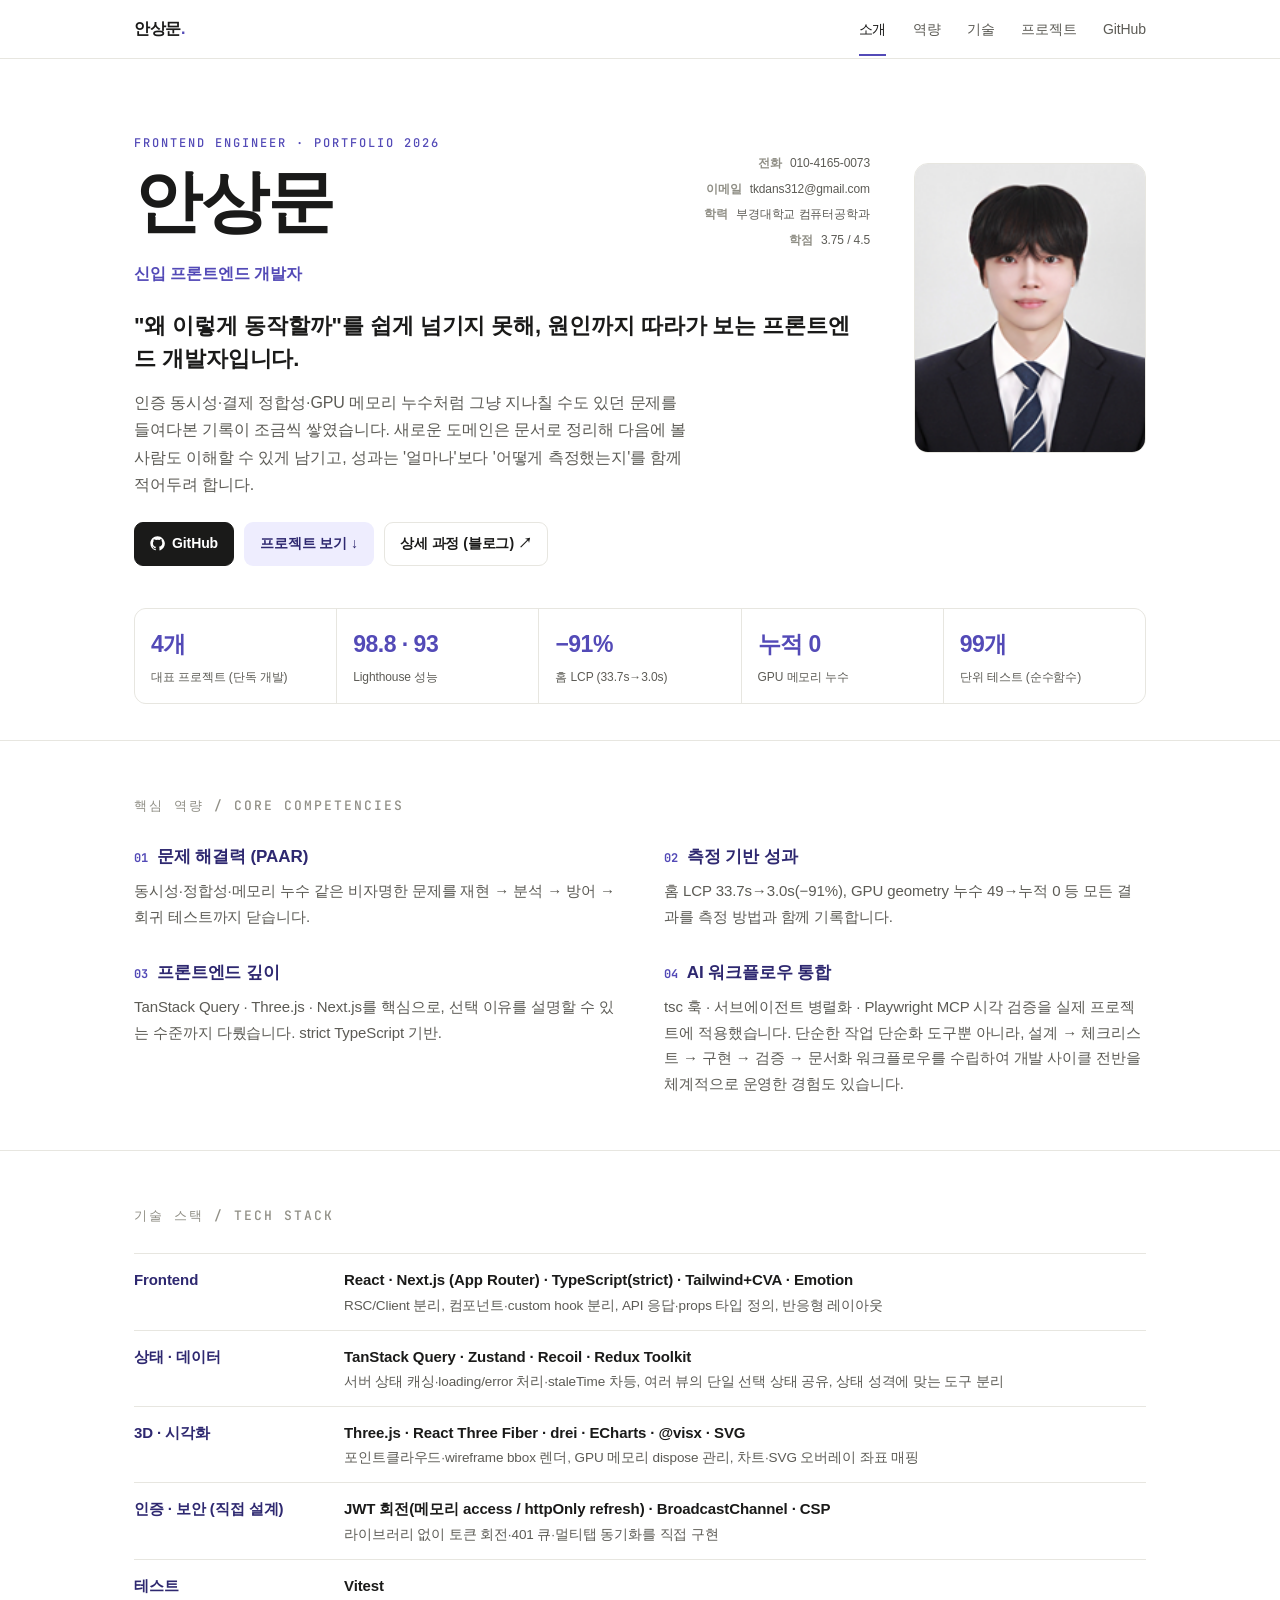
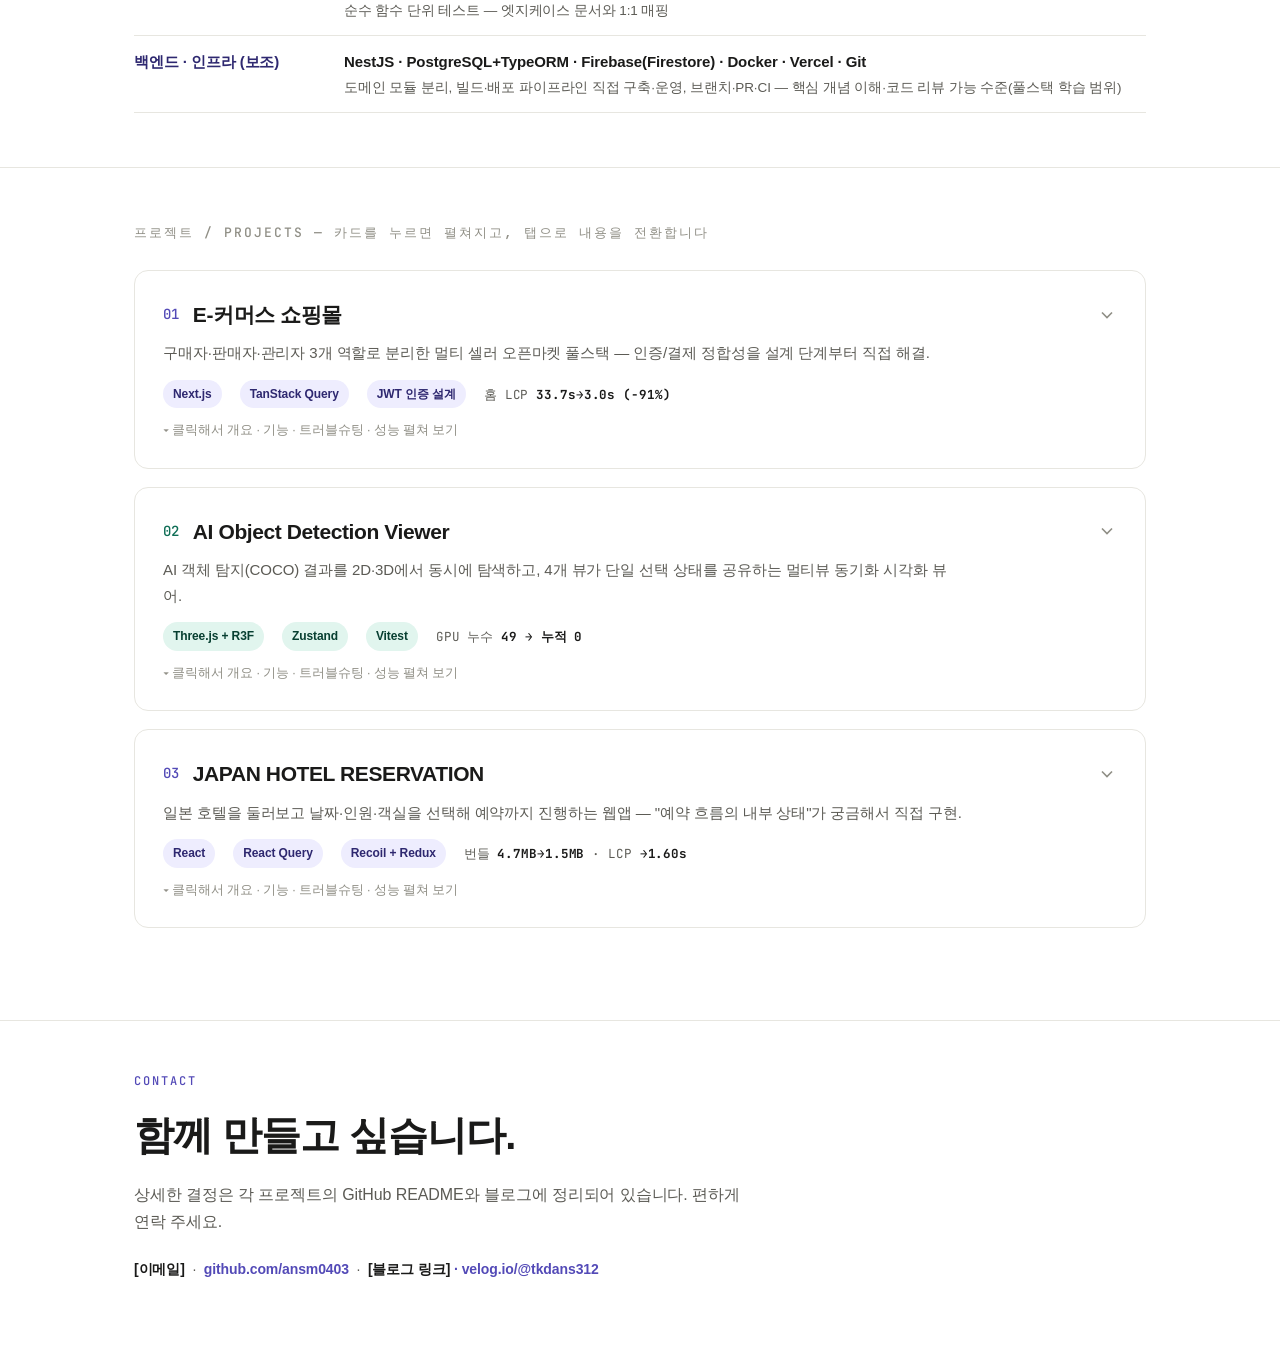
==== commit 738c9814: "feat: 소개글 수정" ====
--- a/index.html
+++ b/index.html
@@ -42,8 +42,8 @@
           </ul>
         </div>
         <div class="role">신입 프론트엔드 개발자</div>
-        <p class="tag">문제를 정의·분석·해결하는 과정을 코드와 측정으로 증명하는 프론트엔드 개발자입니다.</p>
-        <p class="intro">인증/보안 동시성, 결제 정합성, GPU 메모리 누수처럼 원인을 근거 있게 파고들어야 하는 문제를 직접 해결해 왔습니다. 새로운 도메인은 문서로 정리해 학습을 자산으로 남기고, 모든 성과는 측정 방법과 함께 기록합니다.</p>
+        <p class="tag">"왜 이렇게 동작할까"를 쉽게 넘기지 못해, 원인까지 따라가 보는 프론트엔드 개발자입니다.</p>
+        <p class="intro">인증 동시성·결제 정합성·GPU 메모리 누수처럼 그냥 지나칠 수도 있던 문제를 들여다본 기록이 조금씩 쌓였습니다. 새로운 도메인은 문서로 정리해 다음에 볼 사람도 이해할 수 있게 남기고, 성과는 '얼마나'보다 '어떻게 측정했는지'를 함께 적어두려 합니다.</p>
         <div class="links">
           <a class="btn dark" href="https://github.com/ansm0403" target="_blank" rel="noopener noreferrer">
             <svg viewBox="0 0 24 24" fill="currentColor"><path d="M12 .5C5.7.5.5 5.7.5 12c0 5.1 3.3 9.4 7.9 10.9.6.1.8-.2.8-.5v-2c-3.2.7-3.9-1.4-3.9-1.4-.5-1.3-1.3-1.7-1.3-1.7-1.1-.7.1-.7.1-.7 1.2.1 1.8 1.2 1.8 1.2 1 1.8 2.7 1.3 3.4 1 .1-.8.4-1.3.7-1.6-2.6-.3-5.3-1.3-5.3-5.8 0-1.3.5-2.3 1.2-3.1-.1-.3-.5-1.5.1-3.1 0 0 1-.3 3.3 1.2a11.5 11.5 0 0 1 6 0C17.3 4.7 18.3 5 18.3 5c.6 1.6.2 2.8.1 3.1.8.8 1.2 1.8 1.2 3.1 0 4.5-2.7 5.5-5.3 5.8.4.4.8 1.1.8 2.2v3.3c0 .3.2.6.8.5 4.6-1.5 7.9-5.8 7.9-10.9C23.5 5.7 18.3.5 12 .5z"/></svg>
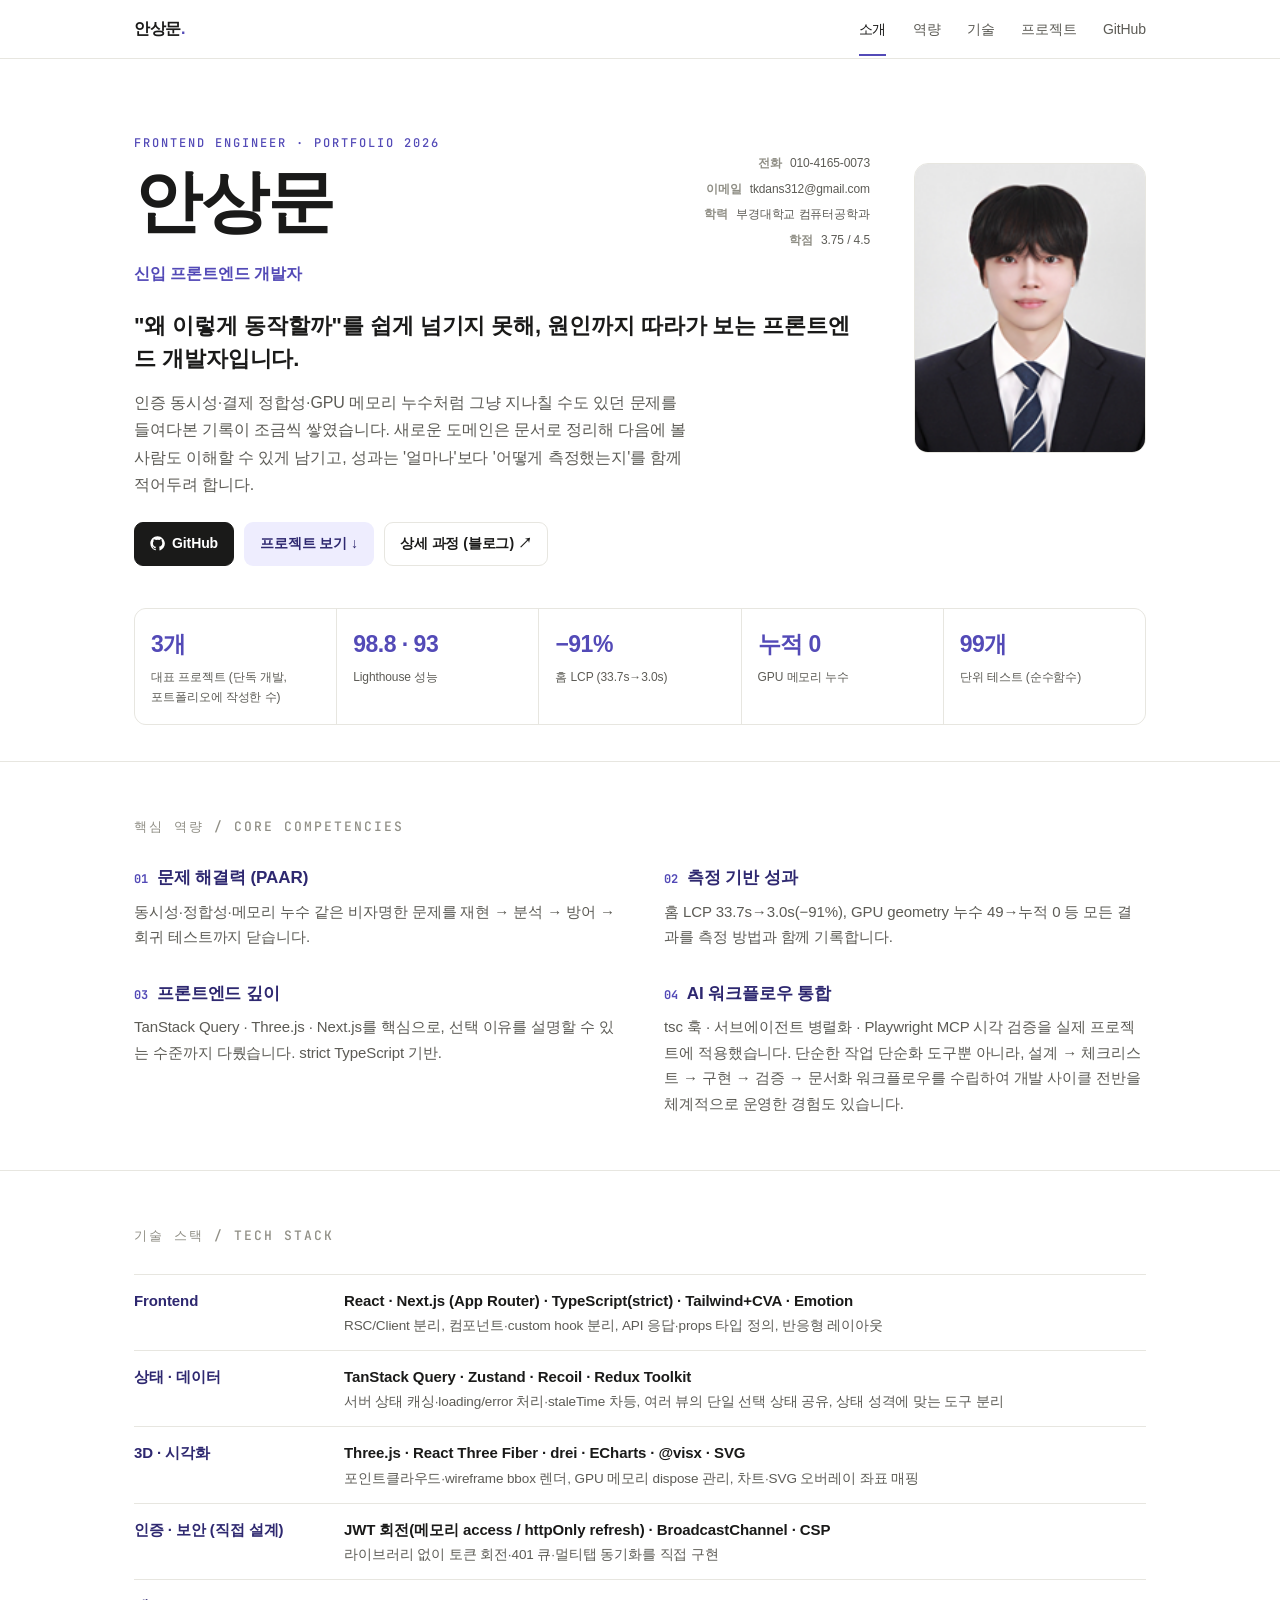
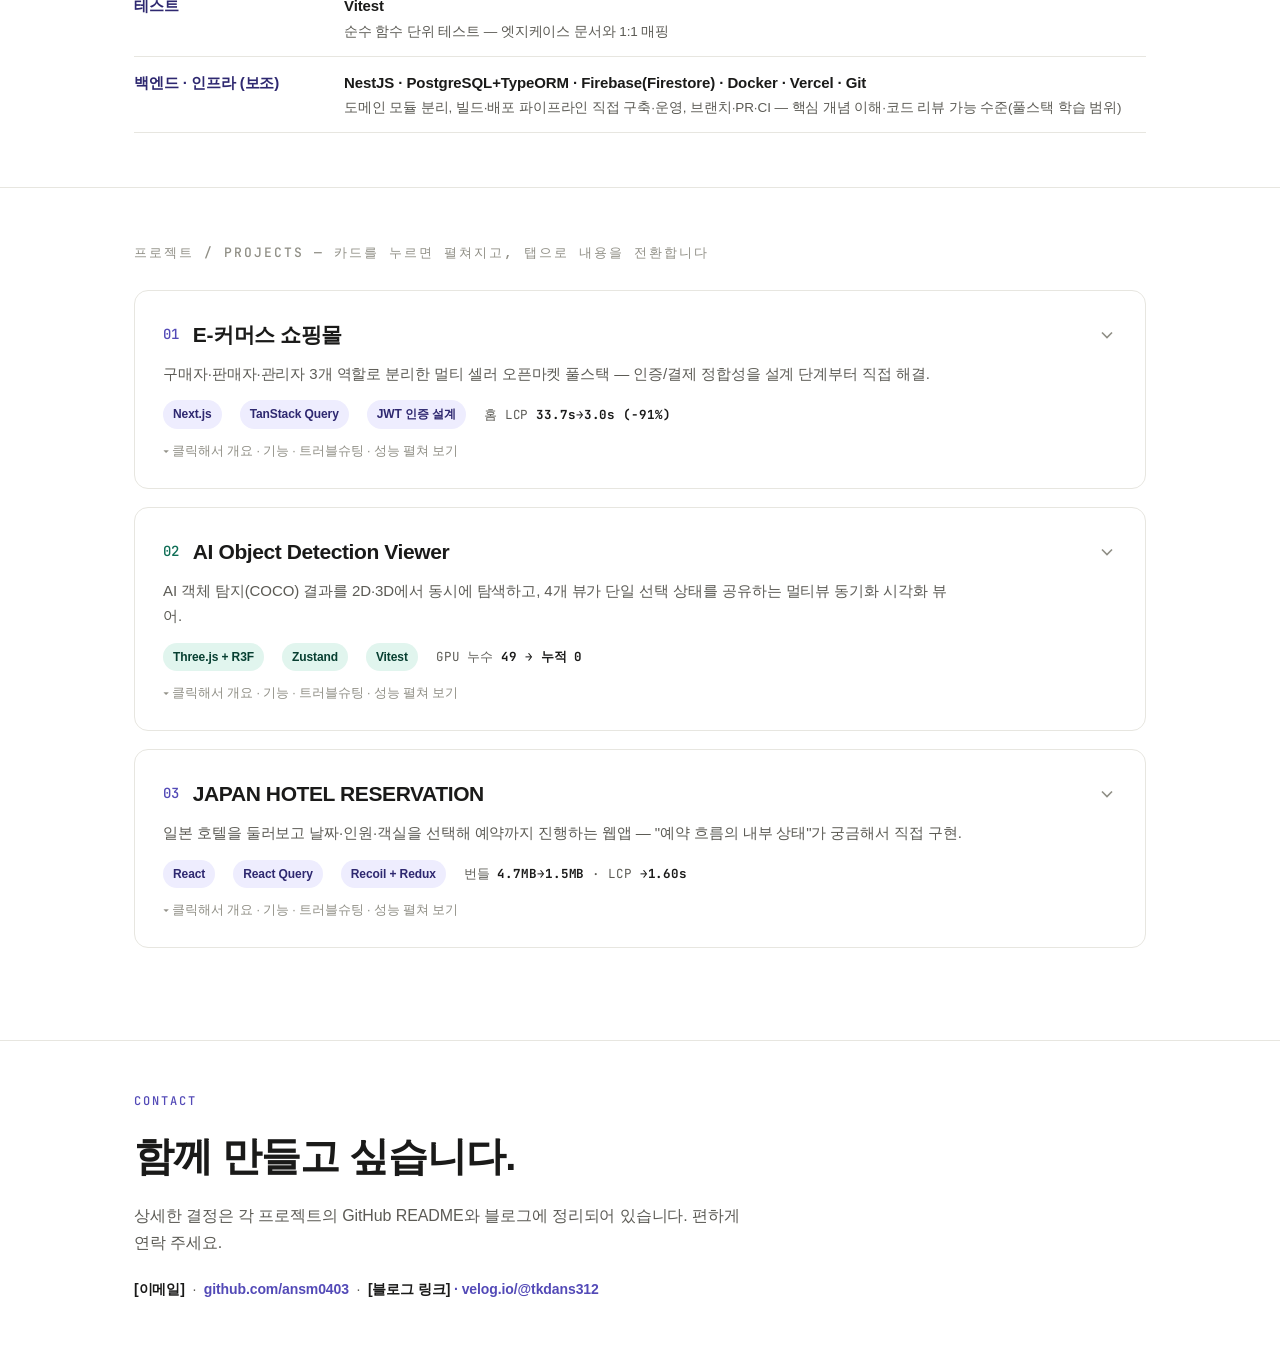
==== commit 7deb81ee: "feat: 프로젝트 수 수정" ====
--- a/index.html
+++ b/index.html
@@ -59,7 +59,7 @@
       </div>
     </div>
     <div class="stats">
-      <div class="stat"><div class="v">4개</div><div class="l">대표 프로젝트 (단독 개발)</div></div>
+      <div class="stat"><div class="v">3개</div><div class="l">대표 프로젝트 (단독 개발, <br> 포트폴리오에 작성한 수)</div></div>
       <div class="stat"><div class="v">98.8 · 93</div><div class="l">Lighthouse 성능</div></div>
       <div class="stat"><div class="v">−91%</div><div class="l">홈 LCP (33.7s→3.0s)</div></div>
       <div class="stat"><div class="v">누적 0</div><div class="l">GPU 메모리 누수</div></div>
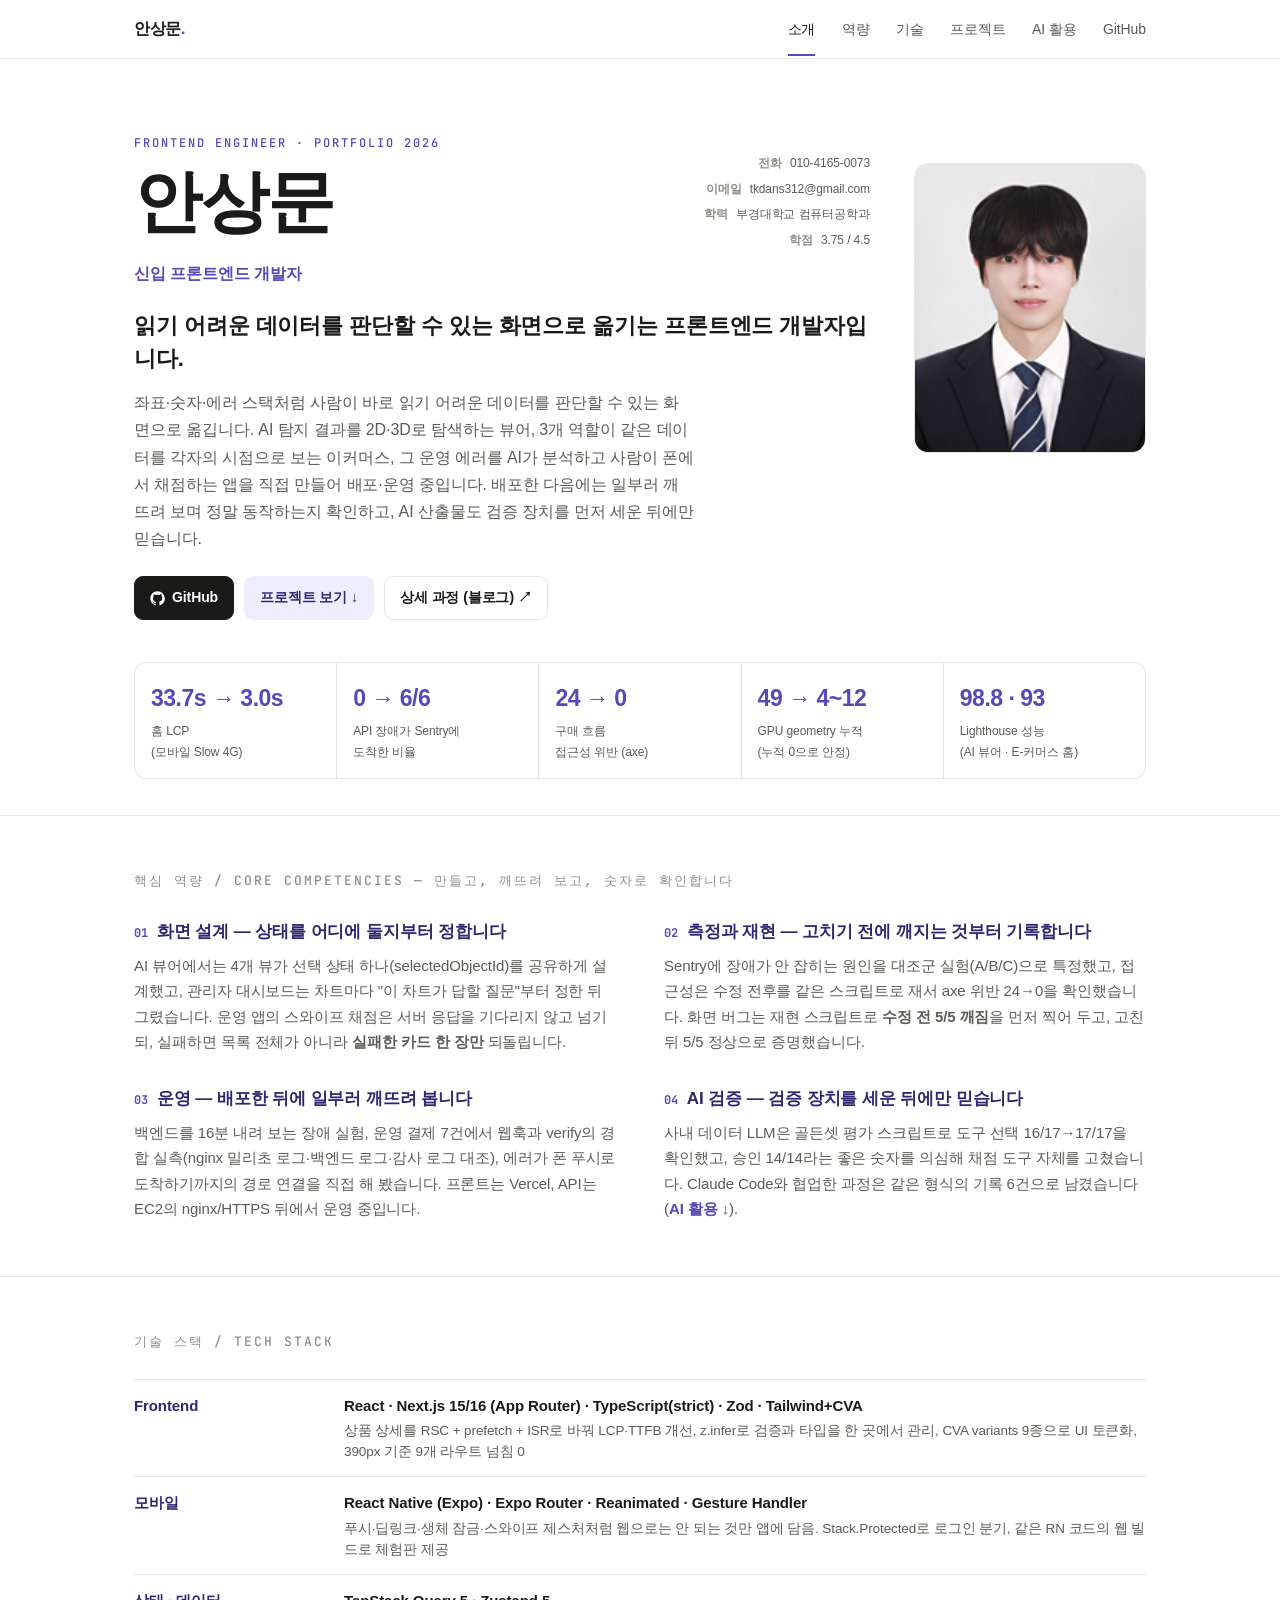
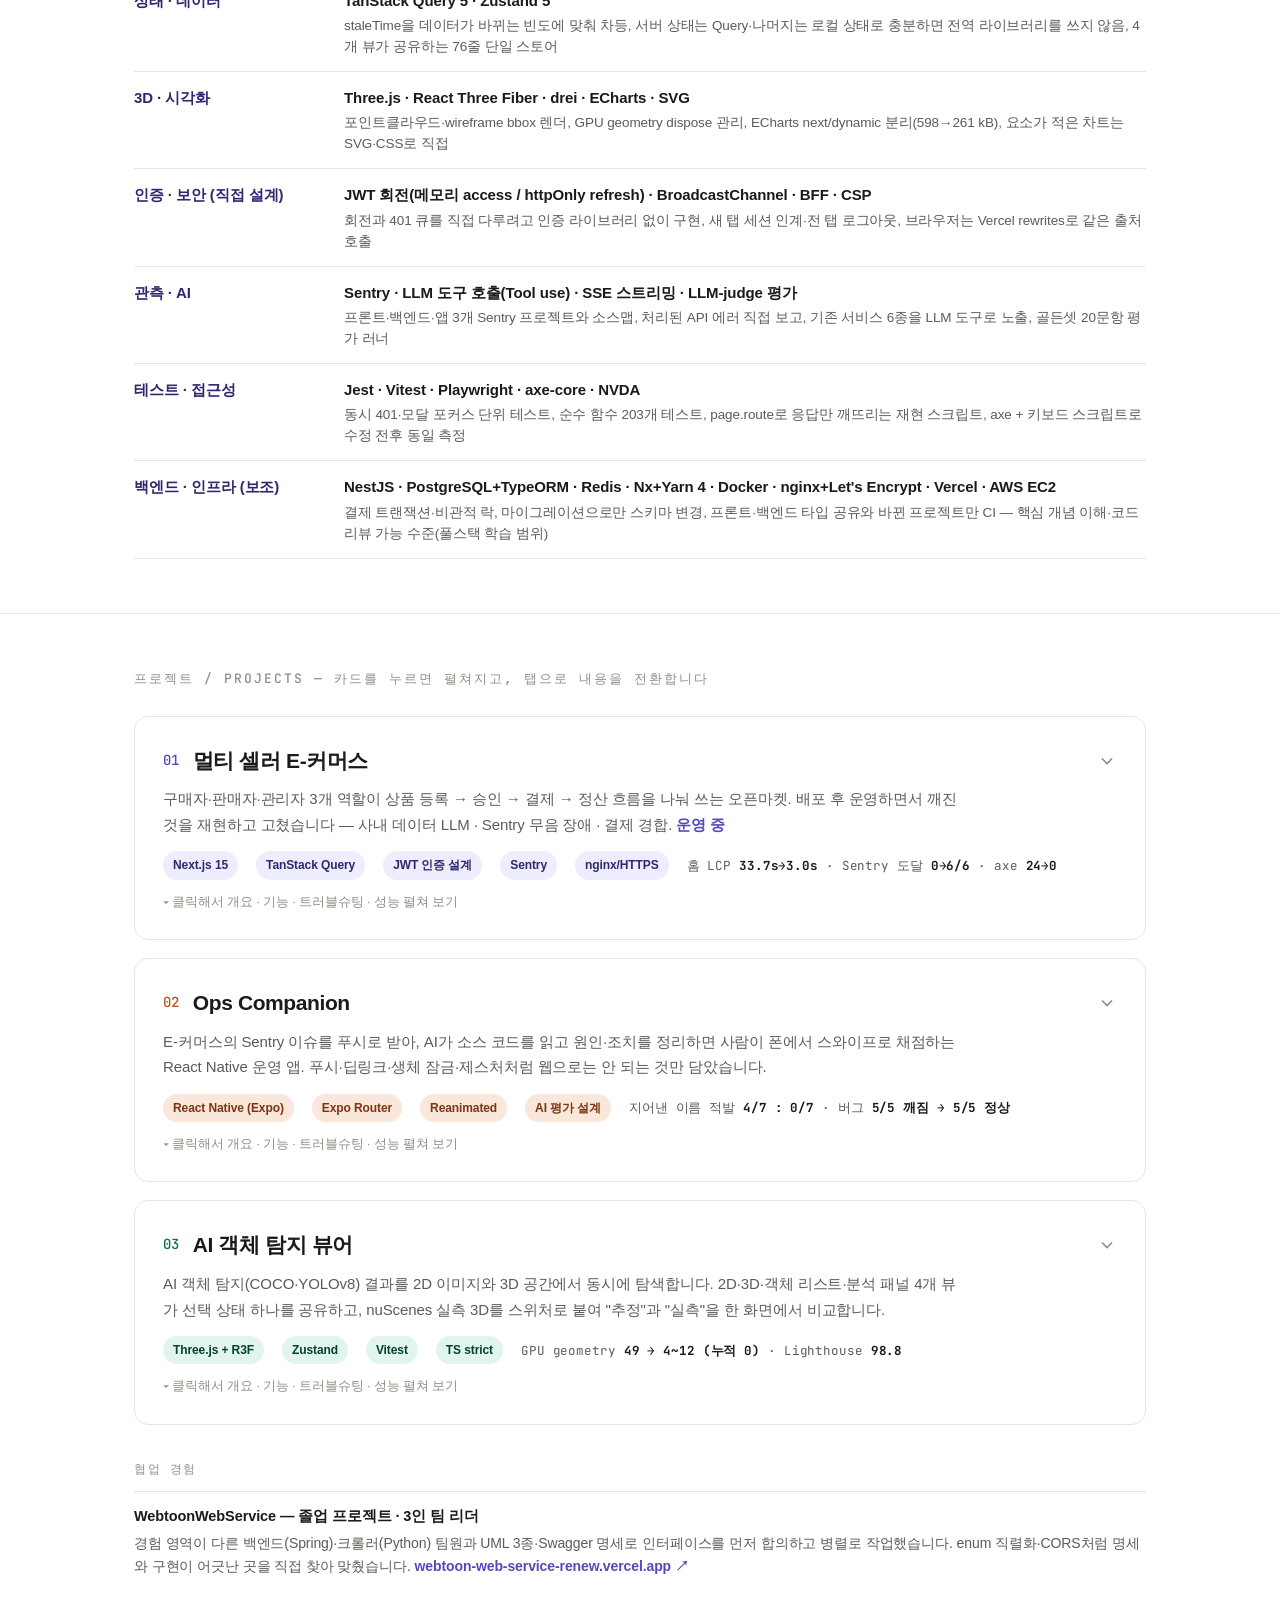
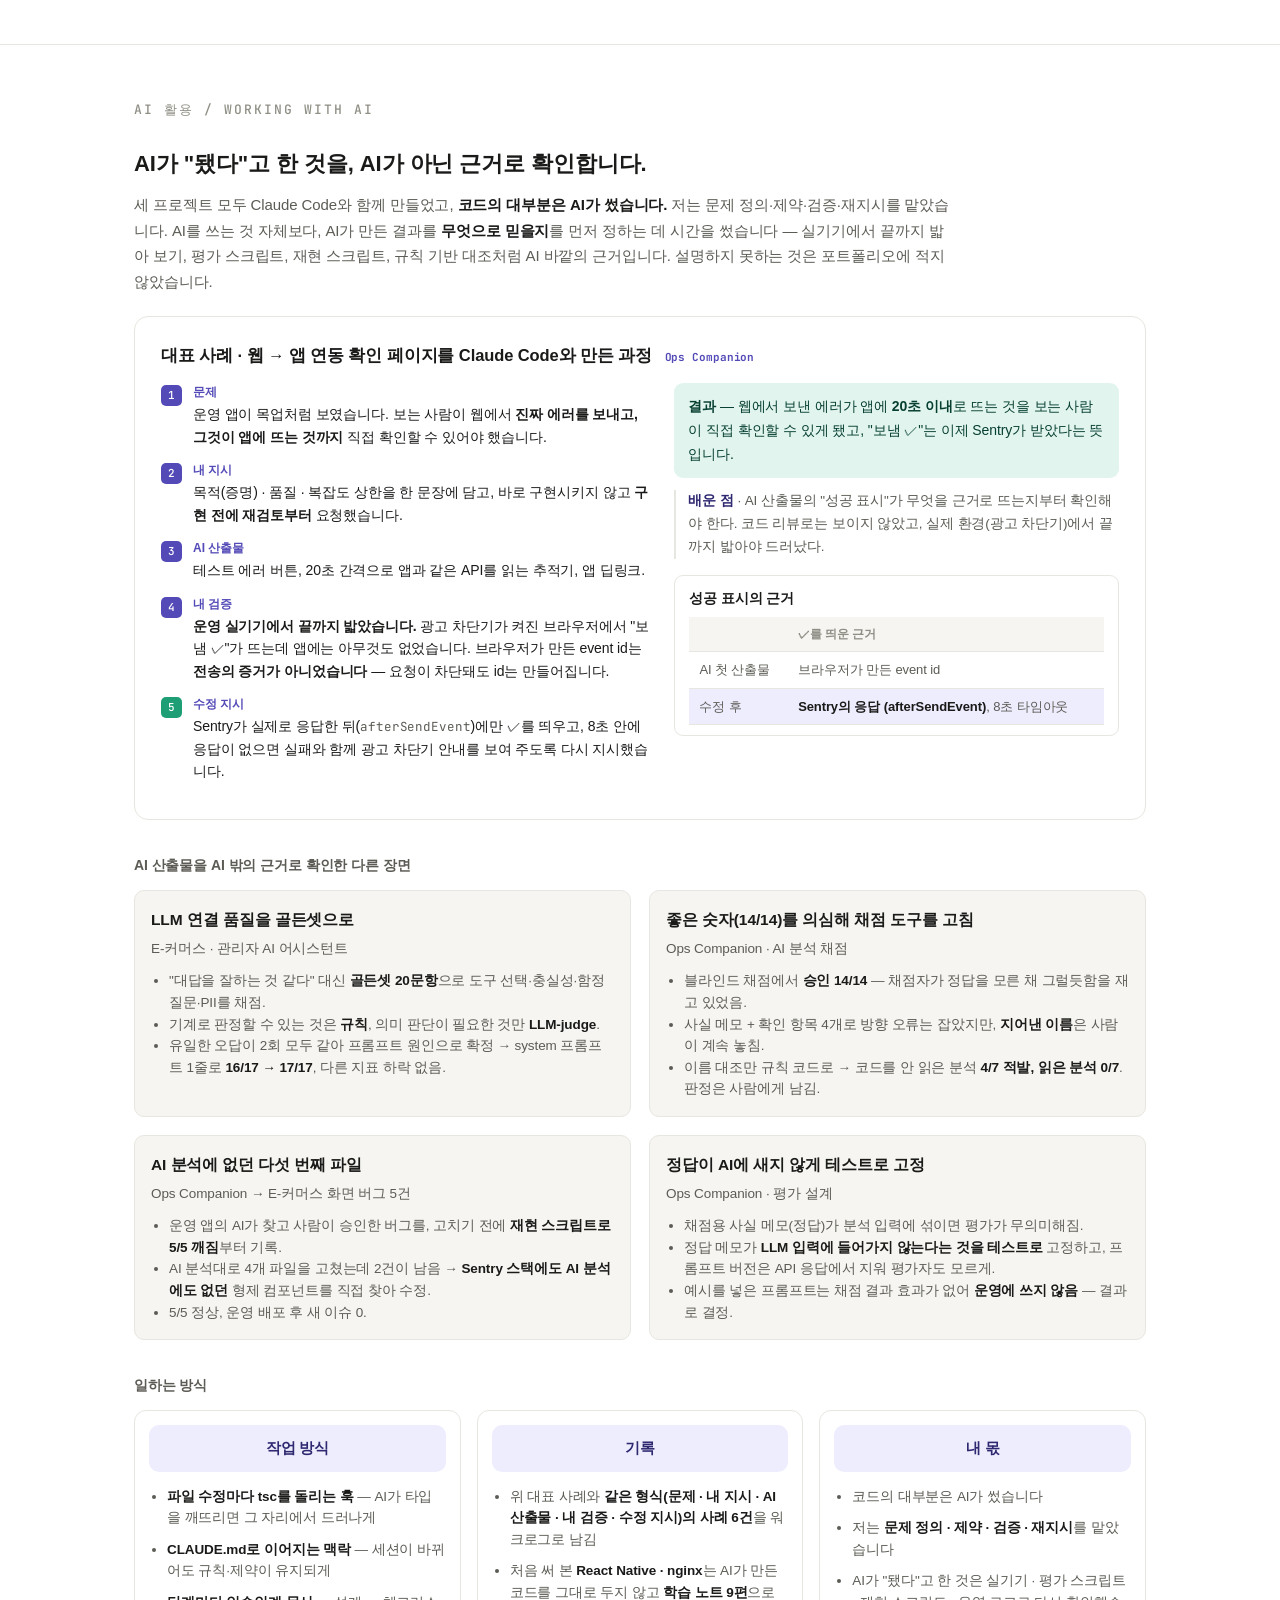
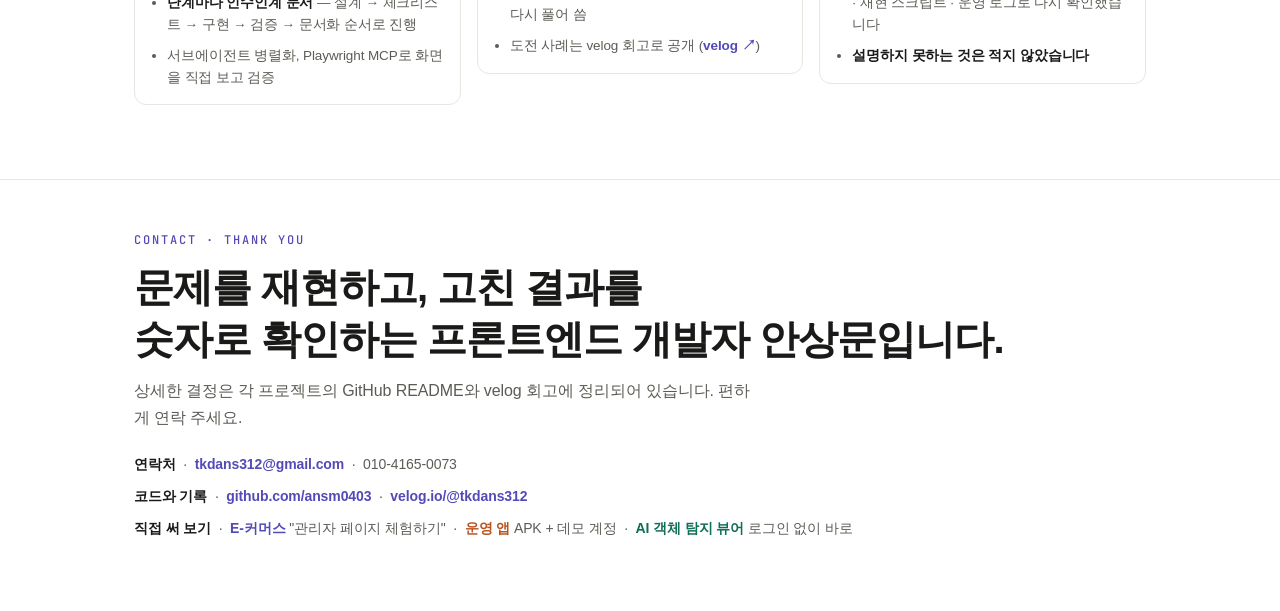
==== commit fe36be43: "feat: 새 포트폴리오 반영 (Ops Companion 추가, E-커머스·AID 갱신, AI 활용 섹션) - 소개·핵심 역량·기술 스택을 새 포트폴리오 기준으로 교체 - E-커머" ====
--- a/index.html
+++ b/index.html
@@ -22,6 +22,7 @@
       <a href="#competency">역량</a>
       <a href="#stack" class="hide-sm">기술</a>
       <a href="#projects">프로젝트</a>
+      <a href="#ai">AI 활용</a>
       <a href="https://github.com/ansm0403" target="_blank" rel="noopener noreferrer">GitHub</a>
     </nav>
   </div>
@@ -42,8 +43,8 @@
           </ul>
         </div>
         <div class="role">신입 프론트엔드 개발자</div>
-        <p class="tag">"왜 이렇게 동작할까"를 쉽게 넘기지 못해, 원인까지 따라가 보는 프론트엔드 개발자입니다.</p>
-        <p class="intro">인증 동시성·결제 정합성·GPU 메모리 누수처럼 그냥 지나칠 수도 있던 문제를 들여다본 기록이 조금씩 쌓였습니다. 새로운 도메인은 문서로 정리해 다음에 볼 사람도 이해할 수 있게 남기고, 성과는 '얼마나'보다 '어떻게 측정했는지'를 함께 적어두려 합니다.</p>
+        <p class="tag">읽기 어려운 데이터를 판단할 수 있는 화면으로 옮기는 프론트엔드 개발자입니다.</p>
+        <p class="intro">좌표·숫자·에러 스택처럼 사람이 바로 읽기 어려운 데이터를 판단할 수 있는 화면으로 옮깁니다. AI 탐지 결과를 2D·3D로 탐색하는 뷰어, 3개 역할이 같은 데이터를 각자의 시점으로 보는 이커머스, 그 운영 에러를 AI가 분석하고 사람이 폰에서 채점하는 앱을 직접 만들어 배포·운영 중입니다. 배포한 다음에는 일부러 깨뜨려 보며 정말 동작하는지 확인하고, AI 산출물도 검증 장치를 먼저 세운 뒤에만 믿습니다.</p>
         <div class="links">
           <a class="btn dark" href="https://github.com/ansm0403" target="_blank" rel="noopener noreferrer">
             <svg viewBox="0 0 24 24" fill="currentColor"><path d="M12 .5C5.7.5.5 5.7.5 12c0 5.1 3.3 9.4 7.9 10.9.6.1.8-.2.8-.5v-2c-3.2.7-3.9-1.4-3.9-1.4-.5-1.3-1.3-1.7-1.3-1.7-1.1-.7.1-.7.1-.7 1.2.1 1.8 1.2 1.8 1.2 1 1.8 2.7 1.3 3.4 1 .1-.8.4-1.3.7-1.6-2.6-.3-5.3-1.3-5.3-5.8 0-1.3.5-2.3 1.2-3.1-.1-.3-.5-1.5.1-3.1 0 0 1-.3 3.3 1.2a11.5 11.5 0 0 1 6 0C17.3 4.7 18.3 5 18.3 5c.6 1.6.2 2.8.1 3.1.8.8 1.2 1.8 1.2 3.1 0 4.5-2.7 5.5-5.3 5.8.4.4.8 1.1.8 2.2v3.3c0 .3.2.6.8.5 4.6-1.5 7.9-5.8 7.9-10.9C23.5 5.7 18.3.5 12 .5z"/></svg>
@@ -59,25 +60,23 @@
       </div>
     </div>
     <div class="stats">
-      <div class="stat"><div class="v">3개</div><div class="l">대표 프로젝트 (단독 개발, <br> 포트폴리오에 작성한 수)</div></div>
-      <div class="stat"><div class="v">98.8 · 93</div><div class="l">Lighthouse 성능</div></div>
-      <div class="stat"><div class="v">−91%</div><div class="l">홈 LCP (33.7s→3.0s)</div></div>
-      <div class="stat"><div class="v">누적 0</div><div class="l">GPU 메모리 누수</div></div>
-      <div class="stat"><div class="v">99개</div><div class="l">단위 테스트 (순수함수)</div></div>
+      <div class="stat"><div class="v">33.7s → 3.0s</div><div class="l">홈 LCP<br>(모바일 Slow 4G)</div></div>
+      <div class="stat"><div class="v">0 → 6/6</div><div class="l">API 장애가 Sentry에<br>도착한 비율</div></div>
+      <div class="stat"><div class="v">24 → 0</div><div class="l">구매 흐름<br>접근성 위반 (axe)</div></div>
+      <div class="stat"><div class="v">49 → 4~12</div><div class="l">GPU geometry 누적<br>(누적 0으로 안정)</div></div>
+      <div class="stat"><div class="v">98.8 · 93</div><div class="l">Lighthouse 성능<br>(AI 뷰어 · E-커머스 홈)</div></div>
     </div>
   </div>
 </section>
 
 <section class="divider" id="competency">
   <div class="wrap">
-    <h2 class="sec">핵심 역량 / Core Competencies</h2>
+    <h2 class="sec">핵심 역량 / Core Competencies — 만들고, 깨뜨려 보고, 숫자로 확인합니다</h2>
     <div class="comp">
-      <div><div class="t"><span class="num">01</span>문제 해결력 (PAAR)</div><div class="d">동시성·정합성·메모리 누수 같은 비자명한 문제를 재현 → 분석 → 방어 → 회귀 테스트까지 닫습니다.</div></div>
-      <div><div class="t"><span class="num">02</span>측정 기반 성과</div><div class="d">홈 LCP 33.7s→3.0s(−91%), GPU geometry 누수 49→누적 0 등 모든 결과를 측정 방법과 함께 기록합니다.</div></div>
-      <div><div class="t"><span class="num">03</span>프론트엔드 깊이</div><div class="d">TanStack Query · Three.js · Next.js를 핵심으로, 선택 이유를 설명할 수 있는 수준까지 다뤘습니다. strict TypeScript 기반.</div></div>
-      <div><div class="t"><span class="num">04</span>AI 워크플로우 통합</div><div class="d">tsc 훅 · 서브에이전트 병렬화 · Playwright MCP 시각 검증을 실제 프로젝트에 적용했습니다.
-  단순한 작업 단순화 도구뿐 아니라, 설계 → 체크리스트 → 구현 → 검증 → 문서화 워크플로우를 수립하여
-  개발 사이클 전반을 체계적으로 운영한 경험도 있습니다.</div></div>
+      <div><div class="t"><span class="num">01</span>화면 설계 — 상태를 어디에 둘지부터 정합니다</div><div class="d">AI 뷰어에서는 4개 뷰가 선택 상태 하나(selectedObjectId)를 공유하게 설계했고, 관리자 대시보드는 차트마다 "이 차트가 답할 질문"부터 정한 뒤 그렸습니다. 운영 앱의 스와이프 채점은 서버 응답을 기다리지 않고 넘기되, 실패하면 목록 전체가 아니라 <b>실패한 카드 한 장만</b> 되돌립니다.</div></div>
+      <div><div class="t"><span class="num">02</span>측정과 재현 — 고치기 전에 깨지는 것부터 기록합니다</div><div class="d">Sentry에 장애가 안 잡히는 원인을 대조군 실험(A/B/C)으로 특정했고, 접근성은 수정 전후를 같은 스크립트로 재서 axe 위반 24→0을 확인했습니다. 화면 버그는 재현 스크립트로 <b>수정 전 5/5 깨짐</b>을 먼저 찍어 두고, 고친 뒤 5/5 정상으로 증명했습니다.</div></div>
+      <div><div class="t"><span class="num">03</span>운영 — 배포한 뒤에 일부러 깨뜨려 봅니다</div><div class="d">백엔드를 16분 내려 보는 장애 실험, 운영 결제 7건에서 웹훅과 verify의 경합 실측(nginx 밀리초 로그·백엔드 로그·감사 로그 대조), 에러가 폰 푸시로 도착하기까지의 경로 연결을 직접 해 봤습니다. 프론트는 Vercel, API는 EC2의 nginx/HTTPS 뒤에서 운영 중입니다.</div></div>
+      <div><div class="t"><span class="num">04</span>AI 검증 — 검증 장치를 세운 뒤에만 믿습니다</div><div class="d">사내 데이터 LLM은 골든셋 평가 스크립트로 도구 선택 16/17→17/17을 확인했고, 승인 14/14라는 좋은 숫자를 의심해 채점 도구 자체를 고쳤습니다. Claude Code와 협업한 과정은 같은 형식의 기록 6건으로 남겼습니다(<a href="#ai" style="color:var(--p);font-weight:600;">AI 활용 ↓</a>).</div></div>
     </div>
   </div>
 </section>
@@ -85,12 +84,14 @@
 <section class="divider" id="stack">
   <div class="wrap">
     <h2 class="sec">기술 스택 / Tech Stack</h2>
-    <div class="tech-row"><div class="cat">Frontend</div><div class="val"><span class="techs">React · Next.js (App Router) · TypeScript(strict) · Tailwind+CVA · Emotion</span><span class="desc">RSC/Client 분리, 컴포넌트·custom hook 분리, API 응답·props 타입 정의, 반응형 레이아웃</span></div></div>
-    <div class="tech-row"><div class="cat">상태 · 데이터</div><div class="val"><span class="techs">TanStack Query · Zustand · Recoil · Redux Toolkit</span><span class="desc">서버 상태 캐싱·loading/error 처리·staleTime 차등, 여러 뷰의 단일 선택 상태 공유, 상태 성격에 맞는 도구 분리</span></div></div>
-    <div class="tech-row"><div class="cat">3D · 시각화</div><div class="val"><span class="techs">Three.js · React Three Fiber · drei · ECharts · @visx · SVG</span><span class="desc">포인트클라우드·wireframe bbox 렌더, GPU 메모리 dispose 관리, 차트·SVG 오버레이 좌표 매핑</span></div></div>
-    <div class="tech-row"><div class="cat">인증 · 보안 (직접 설계)</div><div class="val"><span class="techs">JWT 회전(메모리 access / httpOnly refresh) · BroadcastChannel · CSP</span><span class="desc">라이브러리 없이 토큰 회전·401 큐·멀티탭 동기화를 직접 구현</span></div></div>
-    <div class="tech-row"><div class="cat">테스트</div><div class="val"><span class="techs">Vitest</span><span class="desc">순수 함수 단위 테스트 — 엣지케이스 문서와 1:1 매핑</span></div></div>
-    <div class="tech-row"><div class="cat">백엔드 · 인프라 (보조)</div><div class="val"><span class="techs">NestJS · PostgreSQL+TypeORM · Firebase(Firestore) · Docker · Vercel · Git</span><span class="desc">도메인 모듈 분리, 빌드·배포 파이프라인 직접 구축·운영, 브랜치·PR·CI — 핵심 개념 이해·코드 리뷰 가능 수준(풀스택 학습 범위)</span></div></div>
+    <div class="tech-row"><div class="cat">Frontend</div><div class="val"><span class="techs">React · Next.js 15/16 (App Router) · TypeScript(strict) · Zod · Tailwind+CVA</span><span class="desc">상품 상세를 RSC + prefetch + ISR로 바꿔 LCP·TTFB 개선, z.infer로 검증과 타입을 한 곳에서 관리, CVA variants 9종으로 UI 토큰화, 390px 기준 9개 라우트 넘침 0</span></div></div>
+    <div class="tech-row"><div class="cat">모바일</div><div class="val"><span class="techs">React Native (Expo) · Expo Router · Reanimated · Gesture Handler</span><span class="desc">푸시·딥링크·생체 잠금·스와이프 제스처처럼 웹으로는 안 되는 것만 앱에 담음. Stack.Protected로 로그인 분기, 같은 RN 코드의 웹 빌드로 체험판 제공</span></div></div>
+    <div class="tech-row"><div class="cat">상태 · 데이터</div><div class="val"><span class="techs">TanStack Query 5 · Zustand 5</span><span class="desc">staleTime을 데이터가 바뀌는 빈도에 맞춰 차등, 서버 상태는 Query·나머지는 로컬 상태로 충분하면 전역 라이브러리를 쓰지 않음, 4개 뷰가 공유하는 76줄 단일 스토어</span></div></div>
+    <div class="tech-row"><div class="cat">3D · 시각화</div><div class="val"><span class="techs">Three.js · React Three Fiber · drei · ECharts · SVG</span><span class="desc">포인트클라우드·wireframe bbox 렌더, GPU geometry dispose 관리, ECharts next/dynamic 분리(598→261 kB), 요소가 적은 차트는 SVG·CSS로 직접</span></div></div>
+    <div class="tech-row"><div class="cat">인증 · 보안 (직접 설계)</div><div class="val"><span class="techs">JWT 회전(메모리 access / httpOnly refresh) · BroadcastChannel · BFF · CSP</span><span class="desc">회전과 401 큐를 직접 다루려고 인증 라이브러리 없이 구현, 새 탭 세션 인계·전 탭 로그아웃, 브라우저는 Vercel rewrites로 같은 출처 호출</span></div></div>
+    <div class="tech-row"><div class="cat">관측 · AI</div><div class="val"><span class="techs">Sentry · LLM 도구 호출(Tool use) · SSE 스트리밍 · LLM-judge 평가</span><span class="desc">프론트·백엔드·앱 3개 Sentry 프로젝트와 소스맵, 처리된 API 에러 직접 보고, 기존 서비스 6종을 LLM 도구로 노출, 골든셋 20문항 평가 러너</span></div></div>
+    <div class="tech-row"><div class="cat">테스트 · 접근성</div><div class="val"><span class="techs">Jest · Vitest · Playwright · axe-core · NVDA</span><span class="desc">동시 401·모달 포커스 단위 테스트, 순수 함수 203개 테스트, page.route로 응답만 깨뜨리는 재현 스크립트, axe + 키보드 스크립트로 수정 전후 동일 측정</span></div></div>
+    <div class="tech-row"><div class="cat">백엔드 · 인프라 (보조)</div><div class="val"><span class="techs">NestJS · PostgreSQL+TypeORM · Redis · Nx+Yarn 4 · Docker · nginx+Let's Encrypt · Vercel · AWS EC2</span><span class="desc">결제 트랜잭션·비관적 락, 마이그레이션으로만 스키마 변경, 프론트·백엔드 타입 공유와 바뀐 프로젝트만 CI — 핵심 개념 이해·코드 리뷰 가능 수준(풀스택 학습 범위)</span></div></div>
   </div>
 </section>
 
@@ -103,152 +104,295 @@
       <summary>
         <div class="sum-top">
           <span class="sum-num">01</span>
-          <span class="sum-name">E-커머스 쇼핑몰</span>
+          <span class="sum-name">멀티 셀러 E-커머스</span>
           <svg class="chev" width="20" height="20" viewBox="0 0 24 24" fill="none" stroke="currentColor" stroke-width="2"><path d="M6 9l6 6 6-6"/></svg>
         </div>
-        <div class="sum-one">구매자·판매자·관리자 3개 역할로 분리한 멀티 셀러 오픈마켓 풀스택 — 인증/결제 정합성을 설계 단계부터 직접 해결.</div>
+        <div class="sum-one">구매자·판매자·관리자 3개 역할이 상품 등록 → 승인 → 결제 → 정산 흐름을 나눠 쓰는 오픈마켓. 배포 후 운영하면서 깨진 것을 재현하고 고쳤습니다 — 사내 데이터 LLM · Sentry 무음 장애 · 결제 경합. <b style="color:var(--p);">운영 중</b></div>
         <div class="sum-meta">
-          <span class="pill">Next.js</span><span class="pill">TanStack Query</span><span class="pill">JWT 인증 설계</span>
-          <span class="kpi">홈 LCP <b>33.7s→3.0s (−91%)</b></span>
+          <span class="pill">Next.js 15</span><span class="pill">TanStack Query</span><span class="pill">JWT 인증 설계</span><span class="pill">Sentry</span><span class="pill">nginx/HTTPS</span>
+          <span class="kpi">홈 LCP <b>33.7s→3.0s</b> · Sentry 도달 <b>0→6/6</b> · axe <b>24→0</b></span>
         </div>
         <div class="expand-hint">▾ 클릭해서 개요 · 기능 · 트러블슈팅 · 성능 펼쳐 보기</div>
       </summary>
 
       <div class="body">
-        <div class="tabs" role="tablist" aria-label="E-커머스 쇼핑몰 상세">
+        <div class="tabs" role="tablist" aria-label="멀티 셀러 E-커머스 상세">
           <button class="tab-btn active" role="tab" type="button">개요</button>
           <button class="tab-btn" role="tab" type="button">기능</button>
           <button class="tab-btn" role="tab" type="button">트러블슈팅</button>
           <button class="tab-btn" role="tab" type="button">성능 · 결과</button>
+          <button class="tab-btn" role="tab" type="button">회고</button>
         </div>
         <div class="panels">
 
           <div class="panel active" role="tabpanel">
             <div class="blk">
               <div class="h">Overview</div>
-              <p class="lead">여러 판매자가 한 플랫폼에 입점하는 <b>멀티 셀러 오픈마켓</b>입니다. 판매자가 등록한 상품을 관리자가 승인해야 노출되고, 한 주문에 여러 판매자 상품이 섞이므로 <b>배송과 정산을 판매자별로 분리</b>해야 합니다. 여기에 PortOne V2 결제·정산·관리자 KPI 대시보드까지 이커머스 전체 흐름을 1인 풀스택(프론트·백·인프라)으로 구현했습니다. <span style="color:var(--hint)">본 포트폴리오는 프론트엔드 직무 기준으로 서술하며, 백엔드·인프라는 보조로 둡니다.</span></p>
-            </div>
-            <div class="blk">
-              <div class="h">시스템 구조</div>
-              <p class="lead">프론트(Vercel·Next.js)는 <b>Vercel rewrites 프록시</b>를 거쳐 백엔드(EC2·NestJS)를 같은 출처처럼 호출합니다 — cross-domain 쿠키 문제와 App Router의 <span class="kpi">cookies().set()</span> 제약을 동시에 우회하기 위한 선택입니다. 인증은 <b>Access=메모리 / Refresh=httpOnly 쿠키 회전</b>에 <b>Edge → Server → Client 3중 방어</b>를 적용했고, 데이터는 RSC에서 prefetch → dehydrate → HydrationBoundary로 넘긴 뒤 TanStack Query가 캐시·무효화를 담당합니다.</p>
+              <p class="lead">여러 판매자가 한 플랫폼에 입점하는 <b>멀티 셀러 오픈마켓</b>입니다. 판매자가 등록한 상품은 관리자가 승인해야 게시되고, 한 주문에 여러 판매자 상품이 섞이므로 <b>배송과 정산을 판매자별로 분리</b>해야 합니다. 상품 등록 → 관리자 승인 = 게시 → 주문 → 결제 → 판매자별 배송 → 구매 확정 → 정산까지 이커머스 전체 흐름을 1인 풀스택으로 구현했고, <b>배포 후 실제로 운영하면서</b> 관리자 AI 어시스턴트(사내 데이터 LLM), Sentry 관측, nginx/HTTPS, 접근성 개선을 더했습니다. <span style="color:var(--hint)">본 포트폴리오는 프론트엔드 직무 기준으로 서술하며, 백엔드·인프라는 보조로 둡니다.</span></p>
+            </div>
+            <div class="blk">
+              <div class="h">시스템 구조 — 브라우저는 같은 출처로, 앱과 웹훅은 직접</div>
+              <p class="lead">브라우저가 EC2를 직접 부르면 도메인이 달라 refresh 쿠키가 어긋납니다. 그래서 브라우저는 <b>Vercel rewrites로 /api/*를 같은 출처처럼</b> 부르고, 로그인·갱신·로그아웃은 Next.js BFF가 쿠키를 처리합니다. API는 <b>EC2의 nginx(TLS 종료·Let's Encrypt) 뒤</b>에서 NestJS로 운영하며, nginx/HTTPS를 도입할 때도 브라우저 경로는 그대로 두었습니다. PortOne 결제 웹훅(웹훅 경로만 IP 허용)과 React Native 운영 앱(쿠키 없이 토큰)은 nginx로 직접 들어옵니다. 이 구조 때문에 <b>브라우저 경로가 한 홉 더 길어</b> 결제 확정에서 경합이 기본값이 되었고, 이를 트러블슈팅 ③에서 다룹니다. 인증은 <b>Access=메모리 / Refresh=httpOnly 쿠키 회전</b>, 데이터는 RSC에서 prefetch → dehydrate → HydrationBoundary로 넘긴 뒤 TanStack Query가 캐시·무효화를 담당합니다.</p>
               <figure class="arch">
-                <img src="public/images/architec/E-commerce_아키텍쳐_요약.png" alt="E-커머스 시스템 아키텍처 요약도" data-full="public/images/architec/E-commerce_아키텍쳐.png" data-caption="E-커머스 쇼핑몰 — 상세 아키텍처">
+                <img src="public/images/architec/E-commerce_아키텍쳐_요약.svg" alt="E-커머스 시스템 아키텍처 요약도 — 브라우저, Vercel, nginx·EC2, NestJS, PostgreSQL·Redis, PortOne, 운영 앱, Sentry" data-full="public/images/architec/E-commerce_아키텍쳐.svg" data-caption="멀티 셀러 E-커머스 — 상세 아키텍처">
                 <figcaption>🔍 클릭하면 상세 아키텍처를 크게 볼 수 있습니다</figcaption>
               </figure>
             </div>
+            <div class="blk">
+              <div class="h">기술 선택 — 기술마다 먼저 풀어야 할 문제가 있었습니다</div>
+              <ul class="factlist">
+                <li><b>Next.js 15 App Router</b> — 상품 상세를 RSC + prefetch + ISR로 바꿔 LCP와 TTFB를 함께 개선</li>
+                <li><b>TanStack Query 5</b> — 무효화가 잦은 도메인. staleTime을 데이터가 바뀌는 빈도에 맞춰 차등</li>
+                <li><b>TypeScript strict + Zod</b> — z.infer로 검증과 타입을 한 곳에서 관리</li>
+                <li><b>Tailwind + CVA</b> — variants 9종으로 UI를 토큰화해 빠르게 반복</li>
+                <li><b>JWT 직접 설계 · BroadcastChannel</b> — 회전과 401 큐를 직접 다루려고 인증 라이브러리 없이 구현, 메모리에만 있는 토큰을 새 탭에 전달</li>
+                <li><b>Sentry</b> — 프론트·백엔드·앱 3개 프로젝트, 소스맵으로 원본 줄 번호 확인</li>
+                <li><b>NestJS · PostgreSQL · Redis / Nx + Yarn 4</b> — 도메인이 많고 결제에서 트랜잭션 제어가 필요. 모노레포로 프론트·백엔드 타입 공유, 바뀐 프로젝트만 CI</li>
+                <li><b>쓰지 않은 것 · 클라이언트 상태 라이브러리</b> — 서버 상태는 Query, 나머지는 로컬 상태로 충분했습니다</li>
+              </ul>
+            </div>
             <div class="meta">
-              <div class="mi"><div class="k">PERIOD</div><div class="v">2025.11 ~ 2026.04 </div></div>
-              <div class="mi"><div class="k">ROLE</div><div class="v">1인 단독 (기획·설계·구현·배포)</div></div>
-              <div class="mi"><div class="k">STACK</div><div class="v">Next.js · TanStack Query · NestJS · postgreSQL · Nx</div></div>
-              <div class="mi"><div class="k">DEPLOY</div><div class="v">Vercel(FE) · AWS EC2 t3.small(BE)</div></div>
+              <div class="mi"><div class="k">PERIOD</div><div class="v">2025.10 ~ 2026.09 (운영 중)</div></div>
+              <div class="mi"><div class="k">ROLE</div><div class="v">1인 · 프론트 주력 풀스택</div></div>
+              <div class="mi"><div class="k">STACK</div><div class="v">Next.js · TanStack Query · NestJS · PostgreSQL · Redis · Nx</div></div>
+              <div class="mi"><div class="k">DEPLOY</div><div class="v">Vercel(FE) · EC2 + Docker · nginx/HTTPS · Sentry</div></div>
             </div>
           </div>
 
           <div class="panel" role="tabpanel">
             <div class="feat">
               <div class="card">
-                <div class="ph-img media"><img src="public/images/func/E-commerce_dashboard_screenshot.gif" alt="관리자 KPI 대시보드 — KPI 카드 + 이중 Y축 라인 + Funnel" data-full="public/images/E-commerce_dashboard_screenshot.gif" data-caption="관리자 KPI 대시보드 — ECharts 4종 + staleTime 차등"></div>
+                <div class="ph-img media"><img src="public/images/func/E-commerce_dashboard_screenshot.gif" alt="관리자 KPI 대시보드 — KPI 카드 + 주문 추이 + 이중 Y축 보안 차트 + 결제 전환 퍼널" data-full="public/images/func/E-commerce_dashboard_screenshot.gif" data-caption="관리자 KPI 대시보드 — 차트마다 답할 질문을 먼저 정함"></div>
                 <div class="ft">관리자 KPI 대시보드</div>
-                <div class="fd">매출·주문·전환 펀넬 등 운영 지표를 한 화면에서 봅니다.</div>
-                <ul>
-                  <li>ECharts <b>4종</b>(이중 Y축 라인·3-line stack·Funnel·KPI 카드)</li>
-                  <li>차트별 <b>staleTime 4단계 차등</b>(KPI 1분·주문/보안 5분·펀넬 10분) — 변경 빈도에 맞춰 재요청·백엔드 부하 절감</li>
-                  <li><b>dynamic(ssr:false)</b> 코드 스플리팅 — 대시보드 First Load JS 138kB(홈 145kB보다 가벼움)</li>
+                <div class="fd">차트마다 "이 차트가 답할 질문"을 먼저 정했습니다.</div>
+                <ul>
+                  <li><b>KPI 카드 4장</b> — "오늘은 어제 같은 시각보다 나은가". 주문은 생성 시각, 매출은 결제 시각 기준으로 세고, 실패율이 10%를 넘으면 ⚠ 표시.</li>
+                  <li><b>주문 추이</b> — "주문·결제·취소가 날마다 어떻게 변하나". 빈 날은 0으로 채워 x축을 유지하고 직전 기간을 겹쳐 비교.</li>
+                  <li><b>보안 · 이중 Y축</b> — "로그인 실패가 건수로도 비율로도 늘었나". 막대 = 실패 + 잠금, 선 = 실패율. 잠금은 결과라 분모에서 제외.</li>
+                  <li><b>결제 전환 퍼널</b> — "기간 안의 주문이 어느 단계에서 빠지나". 한 묶음(코호트)의 단계별 도달·이탈률, 취소는 퍼널 밖 별도 박스.</li>
+                  <li><b>캐시 · 필터 · 번들 · 모바일</b> — staleTime KPI 1분 · 추이·보안 5분 · 퍼널 10분 / 필터는 차트 3종에만, 조건은 URL 쿼리에 최대 90일 / ECharts를 next/dynamic으로 분리해 First Load JS <b>598 → 261 kB</b> / 칩 줄·표 가로 스크롤로 390px 9개 라우트 넘침 0.</li>
                 </ul>
               </div>
               <div class="card">
-                <div class="ph-img media"><img src="public/images/func/E-commerce-login-sync.gif" alt="두 탭 → 한쪽 로그아웃 시 양쪽 동기화" data-full="public/images/E-commerce-login-sync.gif" data-caption="JWT 인증 — 멀티탭 로그아웃 동기화 (BroadcastChannel)"></div>
+                <div class="ph-img media"><img src="public/images/func/E-commerce-login-sync.gif" alt="두 탭 → 한쪽 로그아웃 시 양쪽 동기화" data-full="public/images/func/E-commerce-login-sync.gif" data-caption="JWT 인증 — 새 탭 세션 인계와 전 탭 로그아웃 (BroadcastChannel)"></div>
                 <div class="ft">JWT 인증 + 멀티탭 동기화</div>
-                <div class="fd">토큰을 메모리에만 둬도 새 탭에서 로그인이 유지됩니다.</div>
-                <ul>
-                  <li><b>Access=메모리 / Refresh=httpOnly</b> 회전 — XSS로 access 탈취 방지 + refresh JS 접근 차단</li>
-                  <li><b>BroadcastChannel</b>로 새 탭이 다른 탭에 토큰 요청(REQUEST/RESPONSE) → 세션 인계, 로그아웃은 전 탭 전파</li>
-                  <li>컴포넌트 axios 직접 호출 <b>0건</b> — public/auth 클라이언트 분리로 공개 호출에 토큰 누출 방지</li>
-                </ul>
+                <div class="fd">새 탭에서도 로그인 유지, 로그아웃은 모든 탭에.</div>
+                <ul>
+                  <li><b>토큰 저장</b> — access는 메모리에만, refresh는 httpOnly 쿠키로 회전. 스크립트가 꺼낼 수 있는 저장소에 토큰을 두지 않습니다.</li>
+                  <li><b>새 탭</b> — 메모리가 비어 있는 새 탭은 BroadcastChannel로 다른 탭에 REQUEST_TOKEN을 보내고 TOKEN_RESPONSE를 받아 세션을 이어받습니다. 로그아웃도 같은 채널로 모든 탭에 전파.</li>
+                  <li><b>동시 401</b> — refresh가 진행 중이면 같은 Promise를 돌려주고, 아니면 플래그를 세우고 공유 Promise를 만듭니다. 동시에 401을 받아도 refresh는 1회(트러블슈팅 ④).</li>
+                  <li><b>테스트</b> — axios 어댑터만 mock한 Jest spec 5케이스. 동시 401 두 건에서 refresh 1회, 원 요청 2 + 재시도 2 = 4회를 단언.</li>
+                  <li><b>컴포넌트 axios 직접 호출 0건</b> — public/auth 클라이언트 분리로 공개 호출에 토큰 누출 방지.</li>
+                </ul>
+              </div>
+              <div class="card wide lr">
+                <div class="card-inner">
+                  <div class="ph-img media"><img src="public/images/func/E-commerce-payment.gif" alt="결제 흐름 — PortOne V2 결제창 + 서버 금액 검증 + 재고 동기화" data-full="public/images/func/E-commerce-payment.gif" data-caption="장바구니부터 결제까지, 금액은 서버가 정한다">결제 도중 정지되어있는 화면이 gif 파일 오류라고 생각하실까봐 마우스를 움직였습니다.</div>
+                  <div class="card-body">
+                    <div class="ft">장바구니부터 결제까지, 금액은 서버가 정한다</div>
+                    <div class="fd">주문 생성 → PortOne 결제창 → 서버 검증 → 주문 확정. 결제 완료 후 서버가 PortOne API를 직접 조회해 금액·상태를 다시 대조하고, 실패·취소·30분 초과 시 재고를 되돌립니다.</div>
+                    <ul>
+                      <li><b>금액</b> — 결제창에 넘기는 금액은 화면에서 계산한 값이 아니라 서버가 만든 주문의 <span class="kpi">totalAmount</span>. 서버는 결제 후 PortOne 조회 금액과 한 번 더 대조하고, 불일치하면 즉시 PortOne 취소를 요청합니다.</li>
+                      <li><b>중복 클릭</b> — 결제 중에는 <span class="kpi">isProcessingRef</span>로 두 번째 제출을 막고, 끝나면 cleanup으로 풉니다. state가 아니라 ref라서 리렌더를 기다리지 않고 바로 막힙니다.</li>
+                      <li><b>확인 실패</b> — 돈은 빠져나갔는데 서버 검증만 실패했을 수 있어서, 결제가 실패했다고 단정하지 않고 주문 상세로 보내 실제 상태를 보게 합니다. 결제창을 닫거나 SDK 오류가 나도 같습니다.</li>
+                      <li><b>미결제 · 자동 환불</b> — 30분 넘게 결제되지 않은 주문은 10분 주기 작업이 취소하고 재고를 되돌립니다. 이후 웹훅이 뒤늦게 도착하면 PortOne 취소 API를 호출해 유령 결제를 막습니다. 두 결제 경로의 동시성은 트러블슈팅 ③.</li>
+                    </ul>
+                    <div class="src-links">
+                      <a class="code-src" href="https://github.com/ansm0403/E-commerce_shopping_mall/blob/7763efca84256f44a0990a877dda5cf9437eaadf/frontend/src/app/(main)/checkout/page.tsx#L74-L88" target="_blank" rel="noopener noreferrer"><svg width="14" height="14" viewBox="0 0 24 24" fill="currentColor"><path d="M12 .5C5.7.5.5 5.7.5 12c0 5.1 3.3 9.4 7.9 10.9.6.1.8-.2.8-.5v-2c-3.2.7-3.9-1.4-3.9-1.4-.5-1.3-1.3-1.7-1.3-1.7-1.1-.7.1-.7.1-.7 1.2.1 1.8 1.2 1.8 1.2 1 1.8 2.7 1.3 3.4 1 .1-.8.4-1.3.7-1.6-2.6-.3-5.3-1.3-5.3-5.8 0-1.3.5-2.3 1.2-3.1-.1-.3-.5-1.5.1-3.1 0 0 1-.3 3.3 1.2a11.5 11.5 0 0 1 6 0C17.3 4.7 18.3 5 18.3 5c.6 1.6.2 2.8.1 3.1.8.8 1.2 1.8 1.2 3.1 0 4.5-2.7 5.5-5.3 5.8.4.4.8 1.1.8 2.2v3.3c0 .3.2.6.8.5 4.6-1.5 7.9-5.8 7.9-10.9C23.5 5.7 18.3.5 12 .5z"/></svg><span class="code-src-file">checkout/page.tsx</span><span class="code-src-lines">L74–88</span><span class="code-src-arr">↗</span></a>
+                      <a class="code-src" href="https://github.com/ansm0403/E-commerce_shopping_mall/blob/7763efca84256f44a0990a877dda5cf9437eaadf/frontend/src/app/(main)/checkout/page.tsx#L107-L115" target="_blank" rel="noopener noreferrer"><svg width="14" height="14" viewBox="0 0 24 24" fill="currentColor"><path d="M12 .5C5.7.5.5 5.7.5 12c0 5.1 3.3 9.4 7.9 10.9.6.1.8-.2.8-.5v-2c-3.2.7-3.9-1.4-3.9-1.4-.5-1.3-1.3-1.7-1.3-1.7-1.1-.7.1-.7.1-.7 1.2.1 1.8 1.2 1.8 1.2 1 1.8 2.7 1.3 3.4 1 .1-.8.4-1.3.7-1.6-2.6-.3-5.3-1.3-5.3-5.8 0-1.3.5-2.3 1.2-3.1-.1-.3-.5-1.5.1-3.1 0 0 1-.3 3.3 1.2a11.5 11.5 0 0 1 6 0C17.3 4.7 18.3 5 18.3 5c.6 1.6.2 2.8.1 3.1.8.8 1.2 1.8 1.2 3.1 0 4.5-2.7 5.5-5.3 5.8.4.4.8 1.1.8 2.2v3.3c0 .3.2.6.8.5 4.6-1.5 7.9-5.8 7.9-10.9C23.5 5.7 18.3.5 12 .5z"/></svg><span class="code-src-file">checkout/page.tsx</span><span class="code-src-lines">L107–115</span><span class="code-src-arr">↗</span></a>
+                      <a class="code-src" href="https://github.com/ansm0403/E-commerce_shopping_mall/blob/7763efca84256f44a0990a877dda5cf9437eaadf/frontend/src/hooks/useOrder.ts#L35-L39" target="_blank" rel="noopener noreferrer"><svg width="14" height="14" viewBox="0 0 24 24" fill="currentColor"><path d="M12 .5C5.7.5.5 5.7.5 12c0 5.1 3.3 9.4 7.9 10.9.6.1.8-.2.8-.5v-2c-3.2.7-3.9-1.4-3.9-1.4-.5-1.3-1.3-1.7-1.3-1.7-1.1-.7.1-.7.1-.7 1.2.1 1.8 1.2 1.8 1.2 1 1.8 2.7 1.3 3.4 1 .1-.8.4-1.3.7-1.6-2.6-.3-5.3-1.3-5.3-5.8 0-1.3.5-2.3 1.2-3.1-.1-.3-.5-1.5.1-3.1 0 0 1-.3 3.3 1.2a11.5 11.5 0 0 1 6 0C17.3 4.7 18.3 5 18.3 5c.6 1.6.2 2.8.1 3.1.8.8 1.2 1.8 1.2 3.1 0 4.5-2.7 5.5-5.3 5.8.4.4.8 1.1.8 2.2v3.3c0 .3.2.6.8.5 4.6-1.5 7.9-5.8 7.9-10.9C23.5 5.7 18.3.5 12 .5z"/></svg><span class="code-src-file">useOrder.ts</span><span class="code-src-lines">L35–39</span><span class="code-src-arr">↗</span></a>
+                    </div>
+                  </div>
+                </div>
+              </div>
+              <div class="card wide lr">
+                <div class="card-inner">
+                  <div class="ph-img media"><img src="public/images/func/E-commerce_ai_assistant.jpg" alt="관리자 AI 어시스턴트 — 사내 운영 데이터를 자연어로 묻고 분석을 받는 SSE 스트리밍 채팅" data-full="public/images/func/E-commerce_ai_assistant.jpg" data-caption="관리자 AI 어시스턴트 — SSE 스트리밍 채팅"></div>
+                  <div class="card-body">
+                    <div class="ft">관리자 AI 어시스턴트 — 사내 데이터를 자연어로</div>
+                    <div class="fd">"최근 일주일간의 보안 차트를 분석해줘", "요즘 문제 있어 보이는 카테고리를 리뷰 기준으로 짚어줘" 같은 즉석 질문에, 관리자 화면을 새로 만들지 않고 답합니다.</div>
+                    <ul>
+                      <li><b>SQL 대신 기존 서비스 6종을 도구로</b> — LLM에 SQL을 맡기지 않고 이미 있는 NestJS 서비스를 도구로 노출해 권한·검증 로직을 그대로 재사용.</li>
+                      <li><b>개인정보 가리기</b> — 도구 결과는 직렬화 인터셉터를 거치지 않아 <span class="kpi">@Exclude</span>가 무력했습니다. 필드를 골라 새 객체로 만들고 이메일·IP를 가린 뒤 LLM에 넘깁니다(화면의 <span class="kpi">n***@***</span>).</li>
+                      <li><b>SSE 스트리밍 채팅</b> — 답변이 생성되는 대로 화면에 흘려 보여주고, 새 대화로 맥락을 끊을 수 있습니다.</li>
+                      <li><b>연결 품질은 숫자로</b> — 골든셋 20문항을 규칙과 LLM-judge로 채점. 과정은 트러블슈팅 ①.</li>
+                    </ul>
+                  </div>
+                </div>
               </div>
             </div>
             <div class="feat-more">
-              <div class="row"><div class="ft">3역할 멀티 셀러 오픈마켓</div><div class="fd">구매자·판매자·관리자를 Route Group 3개((auth) / (main) / (admin))로 분리. 상품 등록 → 관리자 승인 검수 → 노출, 한 주문의 여러 판매자 상품을 배송 단위로 분리.</div></div>
-              <div class="row"><div class="ft">SSR/ISR + React Query Hydration</div><div class="fd">상품 상세는 ISR(revalidate)로 TTFB를 낮추고, isServer 분기 QueryClient + prefetch → dehydrate → HydrationBoundary로 초기 로딩 깜빡임 제거. queryOptions 팩토리로 쿼리 키·옵션을 한 곳에서 관리.</div></div>
+              <div class="row"><div class="ft">3개 역할이 하나의 주문 흐름을 나눠 씀</div><div class="fd"><b>구매자</b> — 이메일 인증 회원가입, 카테고리·키워드 검색과 커서 페이지네이션, 상품 상세와 AI 리뷰 요약, 장바구니 → 주문 → PortOne 결제, 주문 취소·구매 확정·리뷰, 판매자 신청. <b>판매자</b> — 상품 등록·이미지 업로드, 승인 상태 탭과 반려 후 재제출, 게시·숨김 전환, 주문·배송과 운송장 입력, 정산 요약과 내역. <b>관리자</b> — KPI 대시보드, 판매자·상품 승인, 주문·정산 관리와 감사 로그, AI 어시스턴트, 전 화면 모바일 대응. Route Group 3개((auth) / (main) / (admin))로 분리.</div></div>
+              <div class="row"><div class="ft">SSR/ISR + React Query Hydration</div><div class="fd">상품 상세는 ISR(revalidate)로 TTFB를 낮추고(캐시 HIT ~80ms), isServer 분기 QueryClient + prefetch → dehydrate → HydrationBoundary로 초기 로딩 깜빡임 제거. queryOptions 팩토리로 쿼리 키·옵션을 한 곳에서 관리.</div></div>
               <div class="row"><div class="ft">통합 검색 (키워드 + 카테고리 + 정렬)</div><div class="fd">태그가 M:N으로 연결된 상품 검색에서 JOIN 행 중복을 DISTINCT로 제거하고, 정렬 컬럼을 addSelect로 끌어와 정렬과 distinct를 양립. 페이지네이션은 커서 방식.</div></div>
             </div>
           </div>
 
           <div class="panel" role="tabpanel">
             <div class="ts-case">
-              <div class="ts-title">① axios 401 race condition → 강제 로그아웃 <span class="tag">프론트 시그니처</span></div>
+              <div class="ts-title">① SQL 대신 기존 서비스 6종으로 LLM을 사내 데이터에 연결 <span class="tag">사내 데이터 × LLM</span></div>
+              <div class="ts-grid">
+                <div>
+                  <div class="step"><span class="k">P</span><span class="txt"><span class="lab">Problem</span>"요즘 문제 있어 보이는 카테고리를 리뷰 기준으로 짚어줘" 같은 즉석 질문마다 관리자 화면을 만들 수는 없었습니다.</span></div>
+                  <div class="step"><span class="k">A</span><span class="txt"><span class="lab">Analyze</span>LLM에 SQL을 맡기지 않고 <b>기존 NestJS 서비스 6종을 도구로 노출</b>해 권한·검증을 재사용하기로 했습니다. "연결이 잘 됐다"는 감이 아니라 <b>골든셋 20문항</b>으로 재기로 했습니다.</span></div>
+                  <div class="step"><span class="k">A</span><span class="txt"><span class="lab">Action</span>도구 결과는 직렬화 인터셉터를 거치지 않아 <span class="kpi">@Exclude</span>가 무력했습니다. 필드를 골라 새 객체로 만들고 이메일·IP를 가린 뒤 LLM에 넘겼습니다. 채점은 기계로 판정 가능한 것(도구 선택·PII)은 <b>규칙</b>으로, 의미 판단이 필요한 것(충실성·함정 질문)은 <b>LLM-judge</b>로 나눴습니다.</span></div>
+                  <div class="step r"><span class="k">R</span><span class="txt"><span class="lab">Result</span></span></div>
+                  <div class="result">유일한 오답이 2회 모두 같아 모델의 우연이 아니라 <b>프롬프트 원인으로 확정</b>. system 프롬프트 1줄 수정으로 도구 선택 <b>16/17 → 17/17</b>, 나머지 지표는 떨어지지 않았습니다.</div>
+                  <div class="reflect"><b>배운 점</b> · LLM 연결의 품질도 테스트처럼 재야 고칠 수 있다. 한 지표를 올린 수정이 다른 지표를 떨어뜨리지 않았는지까지 같이 봐야 한다.</div>
+                </div>
+                <div>
+                  <div class="tbl-box">
+                    <div class="tbl-cap">골든셋 20문항 · 수정 전후</div>
+                    <div class="tbl-wrap"><table class="tbl">
+                      <thead><tr><th>지표</th><th>무엇을 재나</th><th>전</th><th>후</th></tr></thead>
+                      <tbody>
+                        <tr class="hl"><td><b>도구 선택</b> · 규칙</td><td>맞는 사내 데이터를 불렀나</td><td class="num">16/17</td><td class="num">17/17</td></tr>
+                        <tr><td><b>충실성</b> · judge</td><td>데이터에 없는 수치를 지어내지 않았나</td><td class="num">15/15</td><td class="num">15/15</td></tr>
+                        <tr><td><b>함정 질문</b> · judge</td><td>PII 요청·인젝션을 거절했나</td><td class="num">5/5</td><td class="num">5/5</td></tr>
+                        <tr><td><b>PII</b> · 정규식</td><td>응답에 이메일·전화가 새지 않았나</td><td class="num">0</td><td class="num">0</td></tr>
+                      </tbody>
+                    </table></div>
+                  </div>
+                  <div class="src-links">
+                    <a class="code-src" href="https://github.com/ansm0403/E-commerce_shopping_mall/blob/14010146f68f44167896fd9aeaf979b249cac194/backend/src/admin/assistant/assistant-tools.ts" target="_blank" rel="noopener noreferrer"><svg width="14" height="14" viewBox="0 0 24 24" fill="currentColor"><path d="M12 .5C5.7.5.5 5.7.5 12c0 5.1 3.3 9.4 7.9 10.9.6.1.8-.2.8-.5v-2c-3.2.7-3.9-1.4-3.9-1.4-.5-1.3-1.3-1.7-1.3-1.7-1.1-.7.1-.7.1-.7 1.2.1 1.8 1.2 1.8 1.2 1 1.8 2.7 1.3 3.4 1 .1-.8.4-1.3.7-1.6-2.6-.3-5.3-1.3-5.3-5.8 0-1.3.5-2.3 1.2-3.1-.1-.3-.5-1.5.1-3.1 0 0 1-.3 3.3 1.2a11.5 11.5 0 0 1 6 0C17.3 4.7 18.3 5 18.3 5c.6 1.6.2 2.8.1 3.1.8.8 1.2 1.8 1.2 3.1 0 4.5-2.7 5.5-5.3 5.8.4.4.8 1.1.8 2.2v3.3c0 .3.2.6.8.5 4.6-1.5 7.9-5.8 7.9-10.9C23.5 5.7 18.3.5 12 .5z"/></svg><span class="code-src-file">assistant-tools.ts</span><span class="code-src-lines">도구 6종</span><span class="code-src-arr">↗</span></a>
+                    <a class="code-src" href="https://github.com/ansm0403/E-commerce_shopping_mall/blob/14010146f68f44167896fd9aeaf979b249cac194/backend/eval/run-eval.ts#L235" target="_blank" rel="noopener noreferrer"><svg width="14" height="14" viewBox="0 0 24 24" fill="currentColor"><path d="M12 .5C5.7.5.5 5.7.5 12c0 5.1 3.3 9.4 7.9 10.9.6.1.8-.2.8-.5v-2c-3.2.7-3.9-1.4-3.9-1.4-.5-1.3-1.3-1.7-1.3-1.7-1.1-.7.1-.7.1-.7 1.2.1 1.8 1.2 1.8 1.2 1 1.8 2.7 1.3 3.4 1 .1-.8.4-1.3.7-1.6-2.6-.3-5.3-1.3-5.3-5.8 0-1.3.5-2.3 1.2-3.1-.1-.3-.5-1.5.1-3.1 0 0 1-.3 3.3 1.2a11.5 11.5 0 0 1 6 0C17.3 4.7 18.3 5 18.3 5c.6 1.6.2 2.8.1 3.1.8.8 1.2 1.8 1.2 3.1 0 4.5-2.7 5.5-5.3 5.8.4.4.8 1.1.8 2.2v3.3c0 .3.2.6.8.5 4.6-1.5 7.9-5.8 7.9-10.9C23.5 5.7 18.3.5 12 .5z"/></svg><span class="code-src-file">run-eval.ts</span><span class="code-src-lines">L235 채점 러너</span><span class="code-src-arr">↗</span></a>
+                    <a class="post-src" href="https://velog.io/@tkdans312/A-Menu-Instead-of-SQL-for-LLMs-Three-Companies-That-Stumbled-When-Connecting-Internal-Data" target="_blank" rel="noopener noreferrer">velog 회고 ↗</a>
+                  </div>
+                </div>
+              </div>
+            </div>
+
+            <div class="ts-case">
+              <div class="ts-title">② 콘솔엔 17건, Sentry엔 0건이던 장애 <span class="tag">관측 · 프론트</span></div>
+              <div class="ts-grid">
+                <div>
+                  <div class="step"><span class="k">P</span><span class="txt"><span class="lab">Problem</span>백엔드를 16분 내렸더니 콘솔엔 연결 거부 17건, Sentry 프론트 이슈는 <b>0건</b>. 사용자에겐 상품 목록이 안 뜨는 완전한 장애였습니다.</span></div>
+                  <div class="step"><span class="k">A</span><span class="txt"><span class="lab">Analyze</span>SDK 설정을 하나씩 배제한 뒤, 관찰만으론 원인을 못 정한다고 보고 <b>대조군</b>을 세웠습니다(헤드리스 Chrome). B와 C가 같으니 SDK는 정상. axios의 reject를 <b>TanStack Query가 받는 순간 "처리된 예외"</b>가 되어 SDK 시야 밖으로 나갑니다.</span></div>
+                  <div class="step"><span class="k">A</span><span class="txt"><span class="lab">Action</span>인터셉터에서 <span class="kpi">reportApiError</span>로 직접 보고. 네트워크 실패·5xx만 보내고 4xx는 제외, 엔드포인트별 fingerprint, 같은 에러 60초 1건·탭당 10건 상한. 상한은 첫 재현에서 화면 한 번에 16건이 쌓이는 것을 보고 정했습니다.</span></div>
+                  <div class="step r"><span class="k">R</span><span class="txt"><span class="lab">Result</span></span></div>
+                  <div class="result">운영에서 같은 조건으로 3회 반복해 <b>보낸 6건 = 받은 6건</b>. 회당 2건(/categories, /products)이 기존 이슈 2개로 묶였고, 마지막 이벤트 1분 40초 뒤 운영 앱 푸시가 폰에 왔습니다. 정상 화면 대조군은 0건.</div>
+                  <div class="reflect"><b>배운 점</b> · "에러 모니터링을 붙였다"와 "장애가 보인다"는 다르다. 일부러 장애를 내 봐야 사각지대가 드러난다.</div>
+                </div>
+                <div>
+                  <div class="tbl-box">
+                    <div class="tbl-cap">대조군 실험 · 헤드리스 Chrome</div>
+                    <table class="tbl">
+                      <thead><tr><th>시나리오</th><th>이벤트</th></tr></thead>
+                      <tbody>
+                        <tr><td>A · 잡히지 않은 에러 발생</td><td class="num">1</td></tr>
+                        <tr class="hl"><td>B · API 요청 전부 차단</td><td class="num">0</td></tr>
+                        <tr class="hl"><td>C · 아무 조작 없음</td><td class="num">0</td></tr>
+                      </tbody>
+                    </table>
+                    <div class="tbl-note">B = C: 백엔드가 죽은 상황이 정상과 같아 보였음</div>
+                  </div>
+                  <div class="ph-code">
+                    <button class="copy" type="button">복사</button>
+                    <div class="cap"><svg width="14" height="14" viewBox="0 0 24 24" fill="none" stroke="currentColor" stroke-width="2"><path d="M16 18l6-6-6-6M8 6l-6 6 6 6"/></svg>[report-api-error.ts · 4xx는 보내지 않음]</div>
+                    <pre><code class="language-ts">const isNetworkFailure = !error.response;
+const isServerFailure =
+  (status ?? 0) &gt;= 500;
+if (!isNetworkFailure &amp;&amp;
+    !isServerFailure) return;</code></pre>
+                  </div>
+                  <div class="src-links">
+                    <a class="code-src" href="https://github.com/ansm0403/E-commerce_shopping_mall/blob/7763efca84256f44a0990a877dda5cf9437eaadf/frontend/src/lib/axios/report-api-error.ts#L49-L55" target="_blank" rel="noopener noreferrer"><svg width="14" height="14" viewBox="0 0 24 24" fill="currentColor"><path d="M12 .5C5.7.5.5 5.7.5 12c0 5.1 3.3 9.4 7.9 10.9.6.1.8-.2.8-.5v-2c-3.2.7-3.9-1.4-3.9-1.4-.5-1.3-1.3-1.7-1.3-1.7-1.1-.7.1-.7.1-.7 1.2.1 1.8 1.2 1.8 1.2 1 1.8 2.7 1.3 3.4 1 .1-.8.4-1.3.7-1.6-2.6-.3-5.3-1.3-5.3-5.8 0-1.3.5-2.3 1.2-3.1-.1-.3-.5-1.5.1-3.1 0 0 1-.3 3.3 1.2a11.5 11.5 0 0 1 6 0C17.3 4.7 18.3 5 18.3 5c.6 1.6.2 2.8.1 3.1.8.8 1.2 1.8 1.2 3.1 0 4.5-2.7 5.5-5.3 5.8.4.4.8 1.1.8 2.2v3.3c0 .3.2.6.8.5 4.6-1.5 7.9-5.8 7.9-10.9C23.5 5.7 18.3.5 12 .5z"/></svg><span class="code-src-file">report-api-error.ts</span><span class="code-src-lines">L49–55</span><span class="code-src-arr">↗</span></a>
+                    <a class="code-src" href="https://github.com/ansm0403/E-commerce_shopping_mall/blob/7763efca84256f44a0990a877dda5cf9437eaadf/frontend/src/lib/axios/report-api-error.ts#L62-L75" target="_blank" rel="noopener noreferrer"><svg width="14" height="14" viewBox="0 0 24 24" fill="currentColor"><path d="M12 .5C5.7.5.5 5.7.5 12c0 5.1 3.3 9.4 7.9 10.9.6.1.8-.2.8-.5v-2c-3.2.7-3.9-1.4-3.9-1.4-.5-1.3-1.3-1.7-1.3-1.7-1.1-.7.1-.7.1-.7 1.2.1 1.8 1.2 1.8 1.2 1 1.8 2.7 1.3 3.4 1 .1-.8.4-1.3.7-1.6-2.6-.3-5.3-1.3-5.3-5.8 0-1.3.5-2.3 1.2-3.1-.1-.3-.5-1.5.1-3.1 0 0 1-.3 3.3 1.2a11.5 11.5 0 0 1 6 0C17.3 4.7 18.3 5 18.3 5c.6 1.6.2 2.8.1 3.1.8.8 1.2 1.8 1.2 3.1 0 4.5-2.7 5.5-5.3 5.8.4.4.8 1.1.8 2.2v3.3c0 .3.2.6.8.5 4.6-1.5 7.9-5.8 7.9-10.9C23.5 5.7 18.3.5 12 .5z"/></svg><span class="code-src-file">억제</span><span class="code-src-lines">L62–75</span><span class="code-src-arr">↗</span></a>
+                    <a class="code-src" href="https://github.com/ansm0403/E-commerce_shopping_mall/blob/14010146f68f44167896fd9aeaf979b249cac194/scripts/probe/api-down.mjs#L90-L108" target="_blank" rel="noopener noreferrer"><svg width="14" height="14" viewBox="0 0 24 24" fill="currentColor"><path d="M12 .5C5.7.5.5 5.7.5 12c0 5.1 3.3 9.4 7.9 10.9.6.1.8-.2.8-.5v-2c-3.2.7-3.9-1.4-3.9-1.4-.5-1.3-1.3-1.7-1.3-1.7-1.1-.7.1-.7.1-.7 1.2.1 1.8 1.2 1.8 1.2 1 1.8 2.7 1.3 3.4 1 .1-.8.4-1.3.7-1.6-2.6-.3-5.3-1.3-5.3-5.8 0-1.3.5-2.3 1.2-3.1-.1-.3-.5-1.5.1-3.1 0 0 1-.3 3.3 1.2a11.5 11.5 0 0 1 6 0C17.3 4.7 18.3 5 18.3 5c.6 1.6.2 2.8.1 3.1.8.8 1.2 1.8 1.2 3.1 0 4.5-2.7 5.5-5.3 5.8.4.4.8 1.1.8 2.2v3.3c0 .3.2.6.8.5 4.6-1.5 7.9-5.8 7.9-10.9C23.5 5.7 18.3.5 12 .5z"/></svg><span class="code-src-file">재현 api-down.mjs</span><span class="code-src-lines">L90–108</span><span class="code-src-arr">↗</span></a>
+                    <a class="post-src" href="https://velog.io/@tkdans312/17-errors-in-the-console-0-in-Sentry-Why-Axios-errors-werent-being-captured-by-Sentry" target="_blank" rel="noopener noreferrer">velog 회고 ↗</a>
+                  </div>
+                </div>
+              </div>
+            </div>
+
+            <div class="ts-case">
+              <div class="ts-title">③ 결제 7건 모두에서 웹훅과 verify가 경합 <span class="tag">결제 동시성</span></div>
+              <div class="ts-grid">
+                <div>
+                  <div class="step"><span class="k">P</span><span class="txt"><span class="lab">Problem</span>결제 확정이 브라우저 verify와 PortOne 웹훅 두 경로로 들어옵니다. 운영 테스트 결제 7건 모두 웹훅이 먼저 도착했고, verify는 매번 웹훅 처리 도중에 들어왔습니다. <b>경합이 예외가 아니라 기본값</b>이었습니다.</span></div>
+                  <div class="step"><span class="k">A</span><span class="txt"><span class="lab">Analyze</span>웹훅은 nginx로 직행하고 verify는 Vercel을 한 번 더 거쳐 <b>구조적으로 늦습니다</b>(로컬에선 verify가 27:3으로 이겨 정반대). 버튼 잠금은 브라우저 안에서만 유효하므로 <b>프론트는 진입 구간을, 서버는 최종 상태를</b> 책임지게 나눴습니다.</span></div>
+                  <div class="step"><span class="k">A</span><span class="txt"><span class="lab">Action</span>verify와 웹훅은 각자 트랜잭션을 열고 <b>같은 결제 행</b>에 <span class="kpi">SELECT … FOR UPDATE</span>를 겁니다. 락을 잡은 뒤 상태를 다시 확인해 이미 PAID면 멈추고, 실제로 바뀐 경우에만 이벤트를 1회 냅니다. 외부 PG 호출은 트랜잭션 밖으로 빼 락 보유 시간을 줄였습니다.</span></div>
+                  <div class="step r"><span class="k">R</span><span class="txt"><span class="lab">Result</span></span></div>
+                  <div class="result">통합 테스트 <b>30라운드 모두 단일 전이·이벤트 1회</b>. 운영 7건 모두 verify가 락을 기다린 뒤 한 상태로 정착(nginx 밀리초 로그·백엔드 로그·감사 로그 대조).</div>
+                  <div class="reflect"><b>배운 점</b> · 로컬과 운영은 도착 순서부터 다르다. 경합은 확률로 다루지 말고, 두 경로가 모두 먼저 올 수 있다고 보고 서버에서 직렬화해야 한다.</div>
+                </div>
+                <div>
+                  <div class="tbl-box">
+                    <div class="tbl-cap">한 결제 안에서 벌어지는 일 (운영 7건)</div>
+                    <table class="tbl">
+                      <thead><tr><th>경로</th><th>타이밍</th></tr></thead>
+                      <tbody>
+                        <tr><td><b>웹훅</b> · nginx 직행</td><td>처리하며 락 보유 · 103~133ms</td></tr>
+                        <tr class="hl"><td><b>verify</b> · Vercel 경유</td><td>44~69ms 도착 → 락 대기 → 재검증</td></tr>
+                      </tbody>
+                    </table>
+                  </div>
+                  <div class="ph-code">
+                    <button class="copy" type="button">복사</button>
+                    <div class="cap"><svg width="14" height="14" viewBox="0 0 24 24" fill="none" stroke="currentColor" stroke-width="2"><path d="M16 18l6-6-6-6M8 6l-6 6 6 6"/></svg>[payment.service.ts · verify 쪽]</div>
+                    <pre><code class="language-ts">const locked = await manager
+  .createQueryBuilder(PaymentEntity, 'p')
+  .setLock('pessimistic_write')
+  .where('p.id = :id', { id: payment.id })
+  .getOne();
+// 락 후 재검증: 웹훅이 먼저 처리했을 수 있음
+if (locked.status === PaymentStatus.PAID)
+  return null;
+// ...
+if (updated) {
+  this.eventEmitter.emit('order.paid', /* ... */);
+}</code></pre>
+                  </div>
+                  <div class="src-links">
+                    <a class="code-src" href="https://github.com/ansm0403/E-commerce_shopping_mall/blob/7763efca84256f44a0990a877dda5cf9437eaadf/backend/src/payment/payment.service.ts#L214-L228" target="_blank" rel="noopener noreferrer"><svg width="14" height="14" viewBox="0 0 24 24" fill="currentColor"><path d="M12 .5C5.7.5.5 5.7.5 12c0 5.1 3.3 9.4 7.9 10.9.6.1.8-.2.8-.5v-2c-3.2.7-3.9-1.4-3.9-1.4-.5-1.3-1.3-1.7-1.3-1.7-1.1-.7.1-.7.1-.7 1.2.1 1.8 1.2 1.8 1.2 1 1.8 2.7 1.3 3.4 1 .1-.8.4-1.3.7-1.6-2.6-.3-5.3-1.3-5.3-5.8 0-1.3.5-2.3 1.2-3.1-.1-.3-.5-1.5.1-3.1 0 0 1-.3 3.3 1.2a11.5 11.5 0 0 1 6 0C17.3 4.7 18.3 5 18.3 5c.6 1.6.2 2.8.1 3.1.8.8 1.2 1.8 1.2 3.1 0 4.5-2.7 5.5-5.3 5.8.4.4.8 1.1.8 2.2v3.3c0 .3.2.6.8.5 4.6-1.5 7.9-5.8 7.9-10.9C23.5 5.7 18.3.5 12 .5z"/></svg><span class="code-src-file">verify</span><span class="code-src-lines">L214–228</span><span class="code-src-arr">↗</span></a>
+                    <a class="code-src" href="https://github.com/ansm0403/E-commerce_shopping_mall/blob/7763efca84256f44a0990a877dda5cf9437eaadf/backend/src/payment/payment.service.ts#L252-L257" target="_blank" rel="noopener noreferrer"><svg width="14" height="14" viewBox="0 0 24 24" fill="currentColor"><path d="M12 .5C5.7.5.5 5.7.5 12c0 5.1 3.3 9.4 7.9 10.9.6.1.8-.2.8-.5v-2c-3.2.7-3.9-1.4-3.9-1.4-.5-1.3-1.3-1.7-1.3-1.7-1.1-.7.1-.7.1-.7 1.2.1 1.8 1.2 1.8 1.2 1 1.8 2.7 1.3 3.4 1 .1-.8.4-1.3.7-1.6-2.6-.3-5.3-1.3-5.3-5.8 0-1.3.5-2.3 1.2-3.1-.1-.3-.5-1.5.1-3.1 0 0 1-.3 3.3 1.2a11.5 11.5 0 0 1 6 0C17.3 4.7 18.3 5 18.3 5c.6 1.6.2 2.8.1 3.1.8.8 1.2 1.8 1.2 3.1 0 4.5-2.7 5.5-5.3 5.8.4.4.8 1.1.8 2.2v3.3c0 .3.2.6.8.5 4.6-1.5 7.9-5.8 7.9-10.9C23.5 5.7 18.3.5 12 .5z"/></svg><span class="code-src-file">이벤트</span><span class="code-src-lines">L252–257</span><span class="code-src-arr">↗</span></a>
+                    <a class="code-src" href="https://github.com/ansm0403/E-commerce_shopping_mall/blob/7763efca84256f44a0990a877dda5cf9437eaadf/backend/src/payment/payment.service.ts#L456-L468" target="_blank" rel="noopener noreferrer"><svg width="14" height="14" viewBox="0 0 24 24" fill="currentColor"><path d="M12 .5C5.7.5.5 5.7.5 12c0 5.1 3.3 9.4 7.9 10.9.6.1.8-.2.8-.5v-2c-3.2.7-3.9-1.4-3.9-1.4-.5-1.3-1.3-1.7-1.3-1.7-1.1-.7.1-.7.1-.7 1.2.1 1.8 1.2 1.8 1.2 1 1.8 2.7 1.3 3.4 1 .1-.8.4-1.3.7-1.6-2.6-.3-5.3-1.3-5.3-5.8 0-1.3.5-2.3 1.2-3.1-.1-.3-.5-1.5.1-3.1 0 0 1-.3 3.3 1.2a11.5 11.5 0 0 1 6 0C17.3 4.7 18.3 5 18.3 5c.6 1.6.2 2.8.1 3.1.8.8 1.2 1.8 1.2 3.1 0 4.5-2.7 5.5-5.3 5.8.4.4.8 1.1.8 2.2v3.3c0 .3.2.6.8.5 4.6-1.5 7.9-5.8 7.9-10.9C23.5 5.7 18.3.5 12 .5z"/></svg><span class="code-src-file">웹훅</span><span class="code-src-lines">L456–468</span><span class="code-src-arr">↗</span></a>
+                    <a class="post-src" href="https://velog.io/@tkdans312/A-Near-Miss-with-Double-Payment-Race-Condition-Between-Webhook-and-Verify" target="_blank" rel="noopener noreferrer">velog 회고 ↗</a>
+                  </div>
+                </div>
+              </div>
+            </div>
+
+            <div class="ts-case">
+              <div class="ts-title">④ axios 401 race condition → 강제 로그아웃 <span class="tag">인증 · 프론트</span></div>
               <div class="ts-grid">
                 <div>
                   <div class="step"><span class="k">P</span><span class="txt"><span class="lab">Problem</span>일정 시간 뒤 마이페이지를 새로고침하면 사용자가 갑자기 로그인 페이지로 튕겼습니다. 여러 API(주문·장바구니·유저)가 동시에 401을 받고 각자 <span class="kpi">/auth/refresh</span>를 중복 호출 → 1회용 Refresh Token 회전 정책과 충돌해 "재사용 시도"로 판정 → 세션 전체 무효화.</span></div>
                   <div class="step"><span class="k">A</span><span class="txt"><span class="lab">Analyze</span>"세션 만료"가 아니라 "동시 401을 하나의 refresh로 합치지 못한 인터셉터 동기화 부재"라고 가설을 세우고, Network 탭에서 refresh가 실제 여러 번 나가는 것을 확인. 대안(각자 refresh / 큐 직렬화 / 선제 갱신) 중 추가 인프라가 필요 없는 큐 직렬화 선택.</span></div>
-                  <div class="step"><span class="k">A</span><span class="txt"><span class="lab">Action</span>모듈 전역 <span class="kpi">isRefreshing</span> 플래그와 공유 <span class="kpi">refreshPromise</span>로 refresh를 1회만 호출하고, 나머지 401은 같은 Promise를 await한 뒤 새 토큰으로 재시도. <span class="kpi">_retry</span> 카운터로 무한 재시도 차단, <span class="kpi">isLoggingOut</span>로 로그아웃 중 루프 차단.</span></div>
+                  <div class="step"><span class="k">A</span><span class="txt"><span class="lab">Action</span>모듈 전역 <span class="kpi">isRefreshing</span> 플래그와 공유 <span class="kpi">refreshPromise</span>로 refresh를 1회만 호출하고, 나머지 401은 같은 Promise를 await한 뒤 새 토큰으로 재시도. <span class="kpi">_retry</span>로 무한 재시도 차단, <span class="kpi">isLoggingOut</span>로 로그아웃 중 루프 차단.</span></div>
                   <div class="step r"><span class="k">R</span><span class="txt"><span class="lab">Result</span></span></div>
-                  <div class="result">동시 401이 다발로 발생해도 <b>/auth/refresh는 1회만</b> 호출되고, 강제 로그아웃이 재현되지 않음(Network 탭 검증). </div>
+                  <div class="result">동시 401이 다발로 발생해도 <b>/auth/refresh는 1회만</b> 호출되고 강제 로그아웃이 재현되지 않음. 이후 <b>Jest spec 5케이스</b>로 고정 — 동시 401 두 건에서 refresh 1회, 원 요청 2 + 재시도 2 = 4회를 단언.</div>
                   <div class="reflect"><b>배운 점</b> · 정상 흐름만 보면 멀쩡한 코드도 동시 요청이라는 경계 조건에서 깨진다. 클라이언트도 race condition을 설계 대상으로 다뤄야 한다.</div>
                 </div>
                 <div>
                   <div class="ph-code">
                     <button class="copy" type="button">복사</button>
-                    <div class="cap"><svg width="14" height="14" viewBox="0 0 24 24" fill="none" stroke="currentColor" stroke-width="2"><path d="M16 18l6-6-6-6M8 6l-6 6 6 6"/></svg>[코드 스니펫: 401 응답 인터셉터]</div>
-                    <pre><code class="language-tsx">// 이미 refresh 중이면 기존 Promise 반환
-if (isRefreshing && refreshPromise) {
+                    <div class="cap"><svg width="14" height="14" viewBox="0 0 24 24" fill="none" stroke="currentColor" stroke-width="2"><path d="M16 18l6-6-6-6M8 6l-6 6 6 6"/></svg>[axios-http-client.ts · refresh는 한 번만]</div>
+                    <pre><code class="language-ts">// 이미 refresh 중이면 기존 Promise 반환
+if (isRefreshing &amp;&amp; refreshPromise) {
   return refreshPromise;
 }
+// ...
 isRefreshing = true;
-refreshPromise = (async () => {
-  try {
-    const response =
-      await publicClient.post(REFRESH_API_ENDPOINT);
-
-// 새 토큰으로 원래 요청 재시도
-Return authClient(originalRequest);</code></pre>
-                  </div>
-                  <a class="code-src" href="https://github.com/ansm0403/E-commerce_shopping_mall/blob/main/frontend/src/lib/axios/axios-http-client.ts#L59-L107" target="_blank" rel="noopener noreferrer">
-                    <svg width="14" height="14" viewBox="0 0 24 24" fill="currentColor"><path d="M12 .5C5.7.5.5 5.7.5 12c0 5.1 3.3 9.4 7.9 10.9.6.1.8-.2.8-.5v-2c-3.2.7-3.9-1.4-3.9-1.4-.5-1.3-1.3-1.7-1.3-1.7-1.1-.7.1-.7.1-.7 1.2.1 1.8 1.2 1.8 1.2 1 1.8 2.7 1.3 3.4 1 .1-.8.4-1.3.7-1.6-2.6-.3-5.3-1.3-5.3-5.8 0-1.3.5-2.3 1.2-3.1-.1-.3-.5-1.5.1-3.1 0 0 1-.3 3.3 1.2a11.5 11.5 0 0 1 6 0C17.3 4.7 18.3 5 18.3 5c.6 1.6.2 2.8.1 3.1.8.8 1.2 1.8 1.2 3.1 0 4.5-2.7 5.5-5.3 5.8.4.4.8 1.1.8 2.2v3.3c0 .3.2.6.8.5 4.6-1.5 7.9-5.8 7.9-10.9C23.5 5.7 18.3.5 12 .5z"/></svg>
-                    <span class="code-src-file">axios-http-client.ts</span>
-                    <span class="code-src-lines">L59–107</span>
-                    <span class="code-src-arr">↗</span>
-                  </a>
-                </div>
-              </div>
-            </div>
-
-            <div class="ts-case">
-              <div class="ts-title">② 결제 동시성 "유령 결제" 방어 <span class="tag">도메인 깊이</span></div>
-              <div class="ts-grid">
-                <div>
-                  <div class="step"><span class="k">P</span><span class="txt"><span class="lab">Problem</span>결제 완료(verify/웹훅)와 주문 취소가 같은 결제건을 동시에 건드리면 "결제는 PAID인데 주문은 CANCELLED"인 모순 상태가 생길 수 있었습니다. 결제는 사후 복구 비용이 사전 방어 비용보다 커, 확률이 낮아도 방어가 필수인 영역입니다.</span></div>
-                  <div class="step"><span class="k">A</span><span class="txt"><span class="lab">Analyze</span>DB 트랜잭션은 한 트랜잭션 내부 원자성만 보장할 뿐 두 트랜잭션의 동시 쓰기 충돌은 못 막는다고 판단 → 명시적 락 필요. <span class="kpi">Promise.all</span>로 결제 완료·취소를 동시 호출해 모순 상태를 실제로 재현한 뒤 방어를 설계.</span></div>
-                  <div class="step"><span class="k">A</span><span class="txt"><span class="lab">Action</span>① 진입 전 멱등 체크 + 외부 PG(PortOne) 호출은 트랜잭션 외부로 빼 락 보유 시간 최소화 ② <span class="kpi">setLock('pessimistic_write')</span>(SELECT FOR UPDATE)로 직렬화 후 상태 재검증 ③ 이벤트는 실제 상태 전이일 때만 발행, 리스너도 SELECT FOR UPDATE로 재고 중복 차감 차단.</span></div>
-                  <div class="step r"><span class="k">R</span><span class="txt"><span class="lab">Result</span></span></div>
-                  <div class="result">반복 재현에서 <b>모순 상태가 사라짐</b>, 회귀 방지 테스트 추가.</div>
-                  <div class="reflect"><b>배운 점</b> · 정상 흐름뿐 아니라 중복·순서 뒤바뀜·동시 요청까지 멱등하게 설계해야 한다(재현 → 락 → 재검증).</div>
-                </div>
-                <div>
-                  <div class="ph-code">
-                    <button class="copy" type="button">복사</button>
-                    <div class="cap"><svg width="14" height="14" viewBox="0 0 24 24" fill="none" stroke="currentColor" stroke-width="2"><path d="M16 18l6-6-6-6M8 6l-6 6 6 6"/></svg>[코드 스니펫: 결제 확정 트랜잭션]</div>
-                    <pre><code class="language-tsx">// 수정 전:  update 만 호출 -> verify와 webhook이 동시 PAID 처리
-// 수정 후: 락 + 재검증으로 한 번만 PAID
-const updated = await this.dataSource.transaction(
-  async (manager) => {
-    const locked = await manager
-      .createQueryBuilder(PaymentEntity, 'p')
-      .setLock('pessimistic_write')
-      .where('p.id = :id', { id: payment.id })
-      .getOne();
-    // 트랜잭션 내 재검증: 웹훅이 먼저 처리했을 수 있음
-    if (locked.status === PaymentStatus.PAID)
-      return null;
-                    </code></pre>
-                  </div>
-                  <a class="code-src" href="https://github.com/ansm0403/E-commerce_shopping_mall/blob/main/backend/src/payment/payment.service.ts#L205-L222" target="_blank" rel="noopener noreferrer">
-                    <svg width="14" height="14" viewBox="0 0 24 24" fill="currentColor"><path d="M12 .5C5.7.5.5 5.7.5 12c0 5.1 3.3 9.4 7.9 10.9.6.1.8-.2.8-.5v-2c-3.2.7-3.9-1.4-3.9-1.4-.5-1.3-1.3-1.7-1.3-1.7-1.1-.7.1-.7.1-.7 1.2.1 1.8 1.2 1.8 1.2 1 1.8 2.7 1.3 3.4 1 .1-.8.4-1.3.7-1.6-2.6-.3-5.3-1.3-5.3-5.8 0-1.3.5-2.3 1.2-3.1-.1-.3-.5-1.5.1-3.1 0 0 1-.3 3.3 1.2a11.5 11.5 0 0 1 6 0C17.3 4.7 18.3 5 18.3 5c.6 1.6.2 2.8.1 3.1.8.8 1.2 1.8 1.2 3.1 0 4.5-2.7 5.5-5.3 5.8.4.4.8 1.1.8 2.2v3.3c0 .3.2.6.8.5 4.6-1.5 7.9-5.8 7.9-10.9C23.5 5.7 18.3.5 12 .5z"/></svg>
-                    <span class="code-src-file">payment.service.ts</span>
-                    <span class="code-src-lines">L205–222</span>
-                    <span class="code-src-arr">↗</span>
-                  </a>
-                </div>
+refreshPromise = (async () =&gt; {
+  // ... refresh 1회 → 새 토큰으로 원 요청 재시도</code></pre>
+                  </div>
+                  <div class="src-links">
+                    <a class="code-src" href="https://github.com/ansm0403/E-commerce_shopping_mall/blob/7763efca84256f44a0990a877dda5cf9437eaadf/frontend/src/lib/axios/axios-http-client.ts#L93-L102" target="_blank" rel="noopener noreferrer"><svg width="14" height="14" viewBox="0 0 24 24" fill="currentColor"><path d="M12 .5C5.7.5.5 5.7.5 12c0 5.1 3.3 9.4 7.9 10.9.6.1.8-.2.8-.5v-2c-3.2.7-3.9-1.4-3.9-1.4-.5-1.3-1.3-1.7-1.3-1.7-1.1-.7.1-.7.1-.7 1.2.1 1.8 1.2 1.8 1.2 1 1.8 2.7 1.3 3.4 1 .1-.8.4-1.3.7-1.6-2.6-.3-5.3-1.3-5.3-5.8 0-1.3.5-2.3 1.2-3.1-.1-.3-.5-1.5.1-3.1 0 0 1-.3 3.3 1.2a11.5 11.5 0 0 1 6 0C17.3 4.7 18.3 5 18.3 5c.6 1.6.2 2.8.1 3.1.8.8 1.2 1.8 1.2 3.1 0 4.5-2.7 5.5-5.3 5.8.4.4.8 1.1.8 2.2v3.3c0 .3.2.6.8.5 4.6-1.5 7.9-5.8 7.9-10.9C23.5 5.7 18.3.5 12 .5z"/></svg><span class="code-src-file">axios-http-client.ts</span><span class="code-src-lines">L93–102</span><span class="code-src-arr">↗</span></a>
+                    <a class="code-src" href="https://github.com/ansm0403/E-commerce_shopping_mall/blob/7763efca84256f44a0990a877dda5cf9437eaadf/frontend/src/lib/axios/axios-http-client.spec.ts#L83-L99" target="_blank" rel="noopener noreferrer"><svg width="14" height="14" viewBox="0 0 24 24" fill="currentColor"><path d="M12 .5C5.7.5.5 5.7.5 12c0 5.1 3.3 9.4 7.9 10.9.6.1.8-.2.8-.5v-2c-3.2.7-3.9-1.4-3.9-1.4-.5-1.3-1.3-1.7-1.3-1.7-1.1-.7.1-.7.1-.7 1.2.1 1.8 1.2 1.8 1.2 1 1.8 2.7 1.3 3.4 1 .1-.8.4-1.3.7-1.6-2.6-.3-5.3-1.3-5.3-5.8 0-1.3.5-2.3 1.2-3.1-.1-.3-.5-1.5.1-3.1 0 0 1-.3 3.3 1.2a11.5 11.5 0 0 1 6 0C17.3 4.7 18.3 5 18.3 5c.6 1.6.2 2.8.1 3.1.8.8 1.2 1.8 1.2 3.1 0 4.5-2.7 5.5-5.3 5.8.4.4.8 1.1.8 2.2v3.3c0 .3.2.6.8.5 4.6-1.5 7.9-5.8 7.9-10.9C23.5 5.7 18.3.5 12 .5z"/></svg><span class="code-src-file">테스트 spec</span><span class="code-src-lines">L83–99</span><span class="code-src-arr">↗</span></a>
+                  </div>
+                </div>
+              </div>
+            </div>
+
+            <div class="blk" style="margin-top:34px;">
+              <div class="h">본문에 싣지 않은 사례</div>
+              <div class="feat-more" style="margin-top:0;">
+                <div class="row"><div class="ft">Server Component 토큰 회전</div><div class="fd">RSC는 쿠키를 쓸 수 없어 회전한 토큰이 반영되지 않고 로그인 루프가 생김 → 검증을 클라이언트 가드로 옮김.</div></div>
+                <div class="row"><div class="ft">access 토큰 jti 부재</div><div class="fd">같은 초에 발급된 토큰이 문자열까지 같아, 로그아웃 직후 재로그인하면 401이 나던 문제.</div></div>
+                <div class="row"><div class="ft">웹훅 발신자 확인</div><div class="fd">서명 검증(앱)과 nginx IP 제한(네트워크) 두 겹으로 막고, 본문은 PortOne 재조회로 대조.</div></div>
+                <div class="row"><div class="ft">관측 지도</div><div class="fd">장애 10개 시나리오를 정리하고 일부를 직접 내 봐서 사각지대 3건 · 끊긴 알림 통로 2건 발견.</div></div>
+                <div class="row"><div class="ft">운영 DB 드리프트</div><div class="fd">2개월 뒤처진 운영 스키마를 발견 → 이후 스키마는 마이그레이션으로만 바꾸도록 전환.</div></div>
               </div>
             </div>
           </div>
@@ -256,77 +400,388 @@
           <div class="panel" role="tabpanel">
             <div class="blk">
               <div class="h">대표 성과 — 홈 LCP 최적화</div>
-              <p class="lead">Lighthouse 점검 중 홈만 LCP가 Slow 4G에서 33.7s(Performance 66)임을 발견 → <span class="kpi">lcp-discovery-insight</span>로 CSS background-image의 2.9MB PNG 히어로 배경을 병목으로 특정(FCP 2s vs LCP 35s 격차가 곧 이미지 다운로드 시간) → sharp로 WebP 변환 + next/image fill priority로 교체해 preload fetchpriority 자동 적용.</p>
+              <p class="lead">Lighthouse 점검 중 홈만 LCP가 Slow 4G에서 33.7s(Performance 66)임을 발견 → <span class="kpi">lcp-discovery-insight</span>로 LCP 요소가 <b>CSS 배경의 2.9MB PNG</b>임을 특정(FCP 2s vs LCP 35s 격차가 곧 이미지 다운로드 시간). 프리로드 스캐너가 CSS 배경을 못 본다는 점을 확인하고 sharp로 WebP 변환 + next/image priority로 교체해 preload fetchpriority가 자동으로 붙게 했습니다. <span style="color:var(--hint)">측정: 2026-05, Chrome DevTools 모바일·Slow 4G. TTFB는 ISR 캐시 HIT, curl 3회.</span></p>
             </div>
             <div class="metrics">
-              <div class="m"><div class="mv">66 → 93</div><div class="ml">Lighthouse Performance</div><div class="mh">Chrome DevTools, 모바일 Slow 4G 실측</div></div>
-              <div class="m"><div class="mv">33.7s → 3.0s</div><div class="ml">홈 LCP (−91%)</div><div class="mh">동일 측정</div></div>
-              <div class="m"><div class="mv">−96.5%</div><div class="ml">배너 페이로드</div><div class="mh">7,090KB→246KB · fs.statSync</div></div>
+              <div class="m"><div class="mv">33.7s → 3.0s</div><div class="ml">홈 LCP (−91%)</div><div class="mh">Chrome DevTools, 모바일 Slow 4G</div></div>
+              <div class="m"><div class="mv">66 → 93</div><div class="ml">홈 Lighthouse 성능</div><div class="mh">동일 측정</div></div>
+              <div class="m"><div class="mv">−96.5%</div><div class="ml">배너 이미지 7,090 → 246KB</div><div class="mh">WebP 변환 · fs.statSync</div></div>
               <div class="m"><div class="mv">~80ms</div><div class="ml">상품 상세 TTFB (ISR)</div><div class="mh">curl 3회, x-vercel-cache HIT</div></div>
             </div>
-            <div class="blk">
-              <div class="h">규모 · 구조 (실측)</div>
+
+            <div class="blk" style="margin-top:30px;">
+              <div class="h">구매 흐름 접근성 — 측정 → 수정 → 재측정</div>
+              <p class="lead">홈·목록·상세·로그인·장바구니·주문서 <b>6페이지</b>를 axe-core + Playwright 키보드 스크립트로, <b>수정 전후 같은 스크립트</b>로 쟀습니다. 공용 컴포넌트 중심으로 고쳤습니다 — 건너뛰기 링크와 main 영역 추가, 하위 카테고리는 disclosure 패턴, 공용 모달에 포커스 관리, 동작 줄이기 설정이면 배너가 처음부터 멈춥니다.</p>
+              <div class="tbl-box" style="margin-top:12px;">
+                <div class="tbl-wrap"><table class="tbl">
+                  <thead><tr><th>항목</th><th>수정 전</th><th>수정 후</th></tr></thead>
+                  <tbody>
+                    <tr class="hl"><td><b>axe WCAG 2.1 A/AA 위반</b></td><td>24곳</td><td><b>0</b></td></tr>
+                    <tr><td><b>본문 첫 요소까지 Tab</b></td><td>15회</td><td><b>2회</b></td></tr>
+                    <tr class="hl"><td><b>모달 포커스</b></td><td>Tab 8회 모두 밖으로 이탈</td><td>이동 · 가두기 · 복귀</td></tr>
+                    <tr><td><b>하위 카테고리</b></td><td>hover로만 열림</td><td>키보드로 도달</td></tr>
+                    <tr><td><b>자동 넘김 배너</b></td><td>hover로만 멈춤</td><td>멈춤 버튼 · 포커스 시 멈춤</td></tr>
+                  </tbody>
+                </table></div>
+              </div>
               <ul class="factlist">
-                <li>모노레포 약 <b>32500줄</b> (frontend 9,424 / backend 22,092 / shared 989)</li>
-                <li>frontend/src <b>TypeScript 100%</b> (.js/.jsx 0개), Next.js <b>34페이지</b>를 3 route group으로 분리</li>
-                <li>컴포넌트 axios 직접 호출 <b>0건</b>(service 10개 모듈 경유), staleTime 4단계 차등, First Load JS ≤ 183kB</li>
+                <li><b>ARIA는 있었지만 쓸 수 없던 곳</b> — 장바구니의 고정 aria-label이 화면의 "1개 담음·12,000원"을 덮어써 개수를 못 읽음 / 주문서 label이 입력칸과 연결되지 않아 placeholder를 이름으로 읽음(axe도 못 잡음) / 모달에 role·aria-modal은 있었지만 포커스 관리가 없음</li>
+                <li><b>검증</b> — 모달 포커스 규칙을 단위 테스트 5건으로 고정(수정 전 코드에서 3건 실패). 장바구니 담기·수량 변경 안내 3곳은 <b>NVDA로 직접 들어</b> 확인</li>
+                <li><b>남은 한계</b> — 배너 이미지 속 글자에 대체 텍스트 없음, 푸터 링크가 href="#"</li>
               </ul>
+              <div class="src-links">
+                <a class="code-src" href="https://github.com/ansm0403/E-commerce_shopping_mall/blob/7763efca84256f44a0990a877dda5cf9437eaadf/frontend/src/components/common/Modal/Modal.spec.tsx" target="_blank" rel="noopener noreferrer"><svg width="14" height="14" viewBox="0 0 24 24" fill="currentColor"><path d="M12 .5C5.7.5.5 5.7.5 12c0 5.1 3.3 9.4 7.9 10.9.6.1.8-.2.8-.5v-2c-3.2.7-3.9-1.4-3.9-1.4-.5-1.3-1.3-1.7-1.3-1.7-1.1-.7.1-.7.1-.7 1.2.1 1.8 1.2 1.8 1.2 1 1.8 2.7 1.3 3.4 1 .1-.8.4-1.3.7-1.6-2.6-.3-5.3-1.3-5.3-5.8 0-1.3.5-2.3 1.2-3.1-.1-.3-.5-1.5.1-3.1 0 0 1-.3 3.3 1.2a11.5 11.5 0 0 1 6 0C17.3 4.7 18.3 5 18.3 5c.6 1.6.2 2.8.1 3.1.8.8 1.2 1.8 1.2 3.1 0 4.5-2.7 5.5-5.3 5.8.4.4.8 1.1.8 2.2v3.3c0 .3.2.6.8.5 4.6-1.5 7.9-5.8 7.9-10.9C23.5 5.7 18.3.5 12 .5z"/></svg><span class="code-src-file">Modal.spec.tsx</span><span class="code-src-arr">↗</span></a>
+                <a class="code-src" href="https://github.com/ansm0403/E-commerce_shopping_mall/blob/7763efca84256f44a0990a877dda5cf9437eaadf/scripts/a11y/axe-audit.mjs" target="_blank" rel="noopener noreferrer"><svg width="14" height="14" viewBox="0 0 24 24" fill="currentColor"><path d="M12 .5C5.7.5.5 5.7.5 12c0 5.1 3.3 9.4 7.9 10.9.6.1.8-.2.8-.5v-2c-3.2.7-3.9-1.4-3.9-1.4-.5-1.3-1.3-1.7-1.3-1.7-1.1-.7.1-.7.1-.7 1.2.1 1.8 1.2 1.8 1.2 1 1.8 2.7 1.3 3.4 1 .1-.8.4-1.3.7-1.6-2.6-.3-5.3-1.3-5.3-5.8 0-1.3.5-2.3 1.2-3.1-.1-.3-.5-1.5.1-3.1 0 0 1-.3 3.3 1.2a11.5 11.5 0 0 1 6 0C17.3 4.7 18.3 5 18.3 5c.6 1.6.2 2.8.1 3.1.8.8 1.2 1.8 1.2 3.1 0 4.5-2.7 5.5-5.3 5.8.4.4.8 1.1.8 2.2v3.3c0 .3.2.6.8.5 4.6-1.5 7.9-5.8 7.9-10.9C23.5 5.7 18.3.5 12 .5z"/></svg><span class="code-src-file">axe-audit.mjs</span><span class="code-src-arr">↗</span></a>
+                <a class="code-src" href="https://github.com/ansm0403/E-commerce_shopping_mall/blob/7763efca84256f44a0990a877dda5cf9437eaadf/scripts/a11y/keyboard-walk.mjs" target="_blank" rel="noopener noreferrer"><svg width="14" height="14" viewBox="0 0 24 24" fill="currentColor"><path d="M12 .5C5.7.5.5 5.7.5 12c0 5.1 3.3 9.4 7.9 10.9.6.1.8-.2.8-.5v-2c-3.2.7-3.9-1.4-3.9-1.4-.5-1.3-1.3-1.7-1.3-1.7-1.1-.7.1-.7.1-.7 1.2.1 1.8 1.2 1.8 1.2 1 1.8 2.7 1.3 3.4 1 .1-.8.4-1.3.7-1.6-2.6-.3-5.3-1.3-5.3-5.8 0-1.3.5-2.3 1.2-3.1-.1-.3-.5-1.5.1-3.1 0 0 1-.3 3.3 1.2a11.5 11.5 0 0 1 6 0C17.3 4.7 18.3 5 18.3 5c.6 1.6.2 2.8.1 3.1.8.8 1.2 1.8 1.2 3.1 0 4.5-2.7 5.5-5.3 5.8.4.4.8 1.1.8 2.2v3.3c0 .3.2.6.8.5 4.6-1.5 7.9-5.8 7.9-10.9C23.5 5.7 18.3.5 12 .5z"/></svg><span class="code-src-file">keyboard-walk.mjs</span><span class="code-src-arr">↗</span></a>
+                <a class="code-src" href="https://github.com/ansm0403/E-commerce_shopping_mall/blob/7763efca84256f44a0990a877dda5cf9437eaadf/scripts/a11y/modal-focus.mjs" target="_blank" rel="noopener noreferrer"><svg width="14" height="14" viewBox="0 0 24 24" fill="currentColor"><path d="M12 .5C5.7.5.5 5.7.5 12c0 5.1 3.3 9.4 7.9 10.9.6.1.8-.2.8-.5v-2c-3.2.7-3.9-1.4-3.9-1.4-.5-1.3-1.3-1.7-1.3-1.7-1.1-.7.1-.7.1-.7 1.2.1 1.8 1.2 1.8 1.2 1 1.8 2.7 1.3 3.4 1 .1-.8.4-1.3.7-1.6-2.6-.3-5.3-1.3-5.3-5.8 0-1.3.5-2.3 1.2-3.1-.1-.3-.5-1.5.1-3.1 0 0 1-.3 3.3 1.2a11.5 11.5 0 0 1 6 0C17.3 4.7 18.3 5 18.3 5c.6 1.6.2 2.8.1 3.1.8.8 1.2 1.8 1.2 3.1 0 4.5-2.7 5.5-5.3 5.8.4.4.8 1.1.8 2.2v3.3c0 .3.2.6.8.5 4.6-1.5 7.9-5.8 7.9-10.9C23.5 5.7 18.3.5 12 .5z"/></svg><span class="code-src-file">modal-focus.mjs</span><span class="code-src-arr">↗</span></a>
+              </div>
+            </div>
+
+            <div class="blk" style="margin-top:30px;">
+              <div class="h">번들 — dynamic import 효과를 실제로 재기</div>
+              <ul class="factlist">
+                <li>관리자 대시보드 First Load JS <b>598 → 261 kB (−56%)</b> — ECharts(gzip 337 kB)를 next/dynamic으로 분리한 효과를, 정적 import로 바꾼 빌드와 라우트 표를 비교해 쟀습니다(2026-09-29). 바뀐 라우트는 이 한 페이지뿐입니다.</li>
+                <li>frontend/src <b>TypeScript 100%</b>, 3개 Route Group 분리, 컴포넌트 axios 직접 호출 <b>0건</b>(service 모듈 경유)</li>
+              </ul>
+              <div class="src-links">
+                <a class="code-src" href="https://github.com/ansm0403/E-commerce_shopping_mall/blob/7763efca84256f44a0990a877dda5cf9437eaadf/docs/roadmap/ex-a11y-bundle.md" target="_blank" rel="noopener noreferrer"><svg width="14" height="14" viewBox="0 0 24 24" fill="currentColor"><path d="M12 .5C5.7.5.5 5.7.5 12c0 5.1 3.3 9.4 7.9 10.9.6.1.8-.2.8-.5v-2c-3.2.7-3.9-1.4-3.9-1.4-.5-1.3-1.3-1.7-1.3-1.7-1.1-.7.1-.7.1-.7 1.2.1 1.8 1.2 1.8 1.2 1 1.8 2.7 1.3 3.4 1 .1-.8.4-1.3.7-1.6-2.6-.3-5.3-1.3-5.3-5.8 0-1.3.5-2.3 1.2-3.1-.1-.3-.5-1.5.1-3.1 0 0 1-.3 3.3 1.2a11.5 11.5 0 0 1 6 0C17.3 4.7 18.3 5 18.3 5c.6 1.6.2 2.8.1 3.1.8.8 1.2 1.8 1.2 3.1 0 4.5-2.7 5.5-5.3 5.8.4.4.8 1.1.8 2.2v3.3c0 .3.2.6.8.5 4.6-1.5 7.9-5.8 7.9-10.9C23.5 5.7 18.3.5 12 .5z"/></svg><span class="code-src-file">ex-a11y-bundle.md</span><span class="code-src-lines">번들 §1 · 접근성 §2</span><span class="code-src-arr">↗</span></a>
+              </div>
+            </div>
+          </div>
+
+          <div class="panel" role="tabpanel">
+            <div class="retro">
+              <div class="retro-col">
+                <div class="retro-h good">잘한 점</div>
+                <ul>
+                  <li>결제·인증의 <b>동시성 문제를 재현 → 분석 → 방어 → 테스트</b>까지 닫음</li>
+                  <li>배포 후 <b>일부러 깨뜨려 보는 실험</b>(백엔드 16분 중단, 운영 결제 7건 실측)으로 사각지대를 찾음</li>
+                  <li>모든 성능·접근성 수치를 <b>측정 방법과 함께 기록</b></li>
+                  <li>LLM 연결 품질을 <b>골든셋으로 재고</b> 고침</li>
+                </ul>
+              </div>
+              <div class="retro-col">
+                <div class="retro-h bad">아쉬웠던 점 → 개선</div>
+                <ul>
+                  <li>프론트 테스트가 1개뿐 → <b>5개 파일 40건</b>, 401 인터셉터부터</li>
+                  <li>동시성 코드에 테스트 없음 → <b>401 spec 5케이스, 결제 통합 테스트 30라운드</b></li>
+                  <li>nginx 없이 Next.js 프록시 → <b>nginx + Let's Encrypt 도입</b>, 프론트 변경 없음</li>
+                  <li>dynamic import 효과를 잰 적 없음 → <b>First Load JS 598 → 261 kB</b></li>
+                  <li>접근성이 ARIA 속성 수준 → <b>axe 위반 24 → 0, 본문까지 Tab 15 → 2회</b></li>
+                </ul>
+              </div>
+              <div class="retro-col">
+                <div class="retro-h next">남은 한계 · 다음</div>
+                <ul>
+                  <li>배너 이미지 속 글자에 <b>대체 텍스트</b> 없음, 푸터 링크 href="#"</li>
+                  <li>관리자 대시보드에 <b>최근 인시던트 위젯</b>(Ops Companion과 연결)</li>
+                  <li>디자인 토큰을 <b>Storybook 카탈로그</b>로 정리</li>
+                </ul>
+              </div>
             </div>
           </div>
 
         </div>
 
         <div class="links" style="margin-top:26px;">
-          <a class="btn dark" href="https://github.com/ansm0403/Shopping-mall" target="_blank" rel="noopener noreferrer">GitHub README →</a>
-          <a class="btn soft" href="https://shopping-mall-frontend-dusky.vercel.app" target="_blank" rel="noopener noreferrer">배포 데모 ↗</a>
-          <!-- <a class="btn" href="#"><span class="ph">상세 과정 (블로그) — [링크]</span></a> -->
+          <a class="btn dark" href="https://github.com/ansm0403/E-commerce_shopping_mall" target="_blank" rel="noopener noreferrer">GitHub README →</a>
+          <a class="btn soft" href="https://shopping-mall-frontend-dusky.vercel.app" target="_blank" rel="noopener noreferrer">배포 데모 ↗ · "관리자 페이지 체험하기"</a>
         </div>
       </div>
     </details>
 
     <!-- PROJECT 2 -->
-    <details class="proj teal">
+    <details class="proj orange">
       <summary>
         <div class="sum-top">
           <span class="sum-num">02</span>
-          <span class="sum-name">AI Object Detection Viewer</span>
+          <span class="sum-name">Ops Companion</span>
           <svg class="chev" width="20" height="20" viewBox="0 0 24 24" fill="none" stroke="currentColor" stroke-width="2"><path d="M6 9l6 6 6-6"/></svg>
         </div>
-        <div class="sum-one">AI 객체 탐지(COCO) 결과를 2D·3D에서 동시에 탐색하고, 4개 뷰가 단일 선택 상태를 공유하는 멀티뷰 동기화 시각화 뷰어.</div>
+        <div class="sum-one">E-커머스의 Sentry 이슈를 푸시로 받아, AI가 소스 코드를 읽고 원인·조치를 정리하면 사람이 폰에서 스와이프로 채점하는 React Native 운영 앱. 푸시·딥링크·생체 잠금·제스처처럼 웹으로는 안 되는 것만 담았습니다.</div>
         <div class="sum-meta">
-          <span class="pill">Three.js + R3F</span><span class="pill">Zustand</span><span class="pill">Vitest</span>
-          <span class="kpi">GPU 누수 <b>49 → 누적 0</b></span>
+          <span class="pill">React Native (Expo)</span><span class="pill">Expo Router</span><span class="pill">Reanimated</span><span class="pill">AI 평가 설계</span>
+          <span class="kpi">지어낸 이름 적발 <b>4/7 : 0/7</b> · 버그 <b>5/5 깨짐 → 5/5 정상</b></span>
         </div>
         <div class="expand-hint">▾ 클릭해서 개요 · 기능 · 트러블슈팅 · 성능 펼쳐 보기</div>
       </summary>
 
       <div class="body">
-        <div class="tabs" role="tablist" aria-label="AID 상세">
+        <div class="tabs" role="tablist" aria-label="Ops Companion 상세">
           <button class="tab-btn active" role="tab" type="button">개요</button>
           <button class="tab-btn" role="tab" type="button">기능</button>
           <button class="tab-btn" role="tab" type="button">트러블슈팅</button>
           <button class="tab-btn" role="tab" type="button">성능 · 결과</button>
+          <button class="tab-btn" role="tab" type="button">회고</button>
         </div>
         <div class="panels">
 
           <div class="panel active" role="tabpanel">
             <div class="blk">
               <div class="h">Overview</div>
-              <p class="lead">객체 탐지 결과(COCO)를 보통 2D 박스로만 보는 것과 달리, 같은 결과를 <b>2D 이미지와 3D 공간에서 동시에</b> 탐색합니다. 한 객체를 어느 뷰에서 선택하든 <b>4개 뷰(2D·3D·리스트·분석)가 동시에</b> 같은 객체를 가리키도록 설계했습니다. <span style="color:var(--hint)">데이터 소스가 정적 JSON 1개인 클라이언트 SPA입니다 — R3F Canvas가 SSR 불가라 전 페이지 클라이언트 렌더.</span></p>
-            </div>
-            <div class="blk">
-              <div class="h">시스템 구조</div>
-              <p class="lead">정적 COCO JSON → <b>lib/ 순수 함수 계층</b>(parser·estimator·selector)이 외부 입력을 <span class="kpi">unknown</span>으로 받아 <span class="kpi">isCocoDataset</span> 타입 술어로 검증 후 내부 <span class="kpi">Frame[]</span>로 변환 → <b>Zustand store</b>(단일 선택 상태)를 4뷰가 각자 필요한 slice만 구독. lib/와 components/를 분리해 React 밖에서 JSDOM 없이 테스트하고 변경 영향을 격리했습니다.</p>
+              <p class="lead">운영 중인 E-커머스에서 에러가 나면 <b>폰으로 알림을 받고, AI가 소스 코드를 읽어 원인과 조치를 정리하고, 사람이 그 분석을 스와이프로 채점</b>합니다. 채점 결과는 프롬프트·도구 구성별로 비교되고, 승인된 분석대로 실제 코드를 고친 뒤 재현 스크립트와 Sentry로 다시 확인하는 데까지 이어집니다. 앱에는 푸시·딥링크·생체 잠금·제스처처럼 <b>웹으로는 안 되는 것만</b> 담았고, 같은 RN 코드의 웹 빌드로 설치 없이 체험할 수 있게 했습니다. <span style="color:var(--hint)">인시던트 7건 · 평가자 1명인 작은 표본이라, 결과는 "증명"이 아니라 "확인"으로 적습니다.</span></p>
+            </div>
+            <div class="blk">
+              <div class="h">구조와 흐름 — 에러가 폰에 도착해 채점되기까지</div>
+              <p class="lead"><b>1 수집</b> 백엔드가 2분마다 Sentry API를 읽습니다(웹훅 대신 폴링이라 공개 엔드포인트가 필요 없음). → <b>2 알림</b> 앱이 꺼져 있을 때·백그라운드·열려 있을 때 모두 딥링크로 같은 상세 화면에 도착. → <b>3 분석</b> 스택의 파일을 읽는 도구(허용 폴더만, 80줄씩)와 배포 사실 4줄로 원인·조치를 JSON으로. → <b>4 채점</b> 어떤 프롬프트 버전인지 API 응답에서 지워 평가자가 모르게. → <b>5 비교</b> 같은 이슈를 4가지 구성으로 분석해 버전별 승인율·별점 비교. → <b>6 수정</b> 승인된 분석대로 고치고 재현 스크립트와 Sentry로 확인. <b>LLM 키·Sentry 토큰·GitHub 접근은 모두 백엔드에만</b> 두고, 앱은 백엔드 API만 부릅니다.</p>
               <figure class="arch">
-                <img src="public/images/architec/AID_아키텍쳐_요약.png" alt="AID 시스템 아키텍처 요약도" data-full="public/images/architec/AID_아키텍쳐.png" data-caption="AID — 상세 아키텍처">
+                <img src="public/images/architec/ops_아키텍쳐_요약.svg" alt="Ops Companion 흐름 요약도 — 수집, 알림, 분석, 채점, 비교, 수정 6단계" data-full="public/images/architec/ops_아키텍쳐.svg" data-caption="Ops Companion — 상세 아키텍처">
                 <figcaption>🔍 클릭하면 상세 아키텍처를 크게 볼 수 있습니다</figcaption>
               </figure>
             </div>
             <div class="meta">
-              <div class="mi"><div class="k">PERIOD</div><div class="v">2026.04 ~ 2026.05 </div></div>
+              <div class="mi"><div class="k">PERIOD</div><div class="v">설계 2026.08 / 구현 2026.09 (약 2주)</div></div>
+              <div class="mi"><div class="k">ROLE</div><div class="v">1인 단독 (앱 · 백엔드 ops 모듈)</div></div>
+              <div class="mi"><div class="k">STACK</div><div class="v">React Native(Expo) · Expo Router · Reanimated · NestJS</div></div>
+              <div class="mi"><div class="k">PLATFORM</div><div class="v">Android APK · 웹 체험판</div></div>
+            </div>
+          </div>
+
+          <div class="panel" role="tabpanel">
+            <div class="feat">
+              <div class="card">
+                <div class="ph-img media phone"><img src="public/images/func/ops_swipe_review.jpg" alt="스와이프 채점 카드 — 카드를 밀어 승인·반려" data-full="public/images/func/ops_swipe_review.jpg" data-caption="스와이프 채점 카드 — 실패하면 그 카드 한 장만 복귀"></div>
+                <div class="ft">스와이프 채점 카드</div>
+                <div class="fd">연달아 채점해도 하던 일이 끊기지 않게.</div>
+                <ul>
+                  <li><b>Pan 제스처 + Reanimated</b> — 카드를 밀면 승인·반려. 서버 응답을 기다리지 않고 다음 카드로 넘깁니다.</li>
+                  <li><b>버린 방식</b> · 실패하면 목록 전체를 롤백 → <b>고른 방식</b> · 실패한 카드 한 장만 맨 앞으로 복귀. 연달아 넘긴 다른 카드의 채점은 그대로 남습니다.</li>
+                  <li><b>블라인드</b> — 카드에 어떤 프롬프트 버전인지 표시하지 않습니다(버전은 API 응답에서 제거).</li>
+                </ul>
+                <div class="src-links">
+                  <a class="code-src" href="https://github.com/ansm0403/E-commerce_shopping_mall/blob/7763efca84256f44a0990a877dda5cf9437eaadf/ops-companion/src/features/review/queries.ts#L46-L63" target="_blank" rel="noopener noreferrer"><svg width="14" height="14" viewBox="0 0 24 24" fill="currentColor"><path d="M12 .5C5.7.5.5 5.7.5 12c0 5.1 3.3 9.4 7.9 10.9.6.1.8-.2.8-.5v-2c-3.2.7-3.9-1.4-3.9-1.4-.5-1.3-1.3-1.7-1.3-1.7-1.1-.7.1-.7.1-.7 1.2.1 1.8 1.2 1.8 1.2 1 1.8 2.7 1.3 3.4 1 .1-.8.4-1.3.7-1.6-2.6-.3-5.3-1.3-5.3-5.8 0-1.3.5-2.3 1.2-3.1-.1-.3-.5-1.5.1-3.1 0 0 1-.3 3.3 1.2a11.5 11.5 0 0 1 6 0C17.3 4.7 18.3 5 18.3 5c.6 1.6.2 2.8.1 3.1.8.8 1.2 1.8 1.2 3.1 0 4.5-2.7 5.5-5.3 5.8.4.4.8 1.1.8 2.2v3.3c0 .3.2.6.8.5 4.6-1.5 7.9-5.8 7.9-10.9C23.5 5.7 18.3.5 12 .5z"/></svg><span class="code-src-file">review/queries.ts</span><span class="code-src-lines">L46–63</span><span class="code-src-arr">↗</span></a>
+                </div>
+              </div>
+              <div class="card">
+                <div class="ph-img media phone"><img src="public/images/func/ops_review_checklist.jpg" alt="채점 화면 — 확인 항목 4개와 별점" data-full="public/images/func/ops_review_checklist.jpg" data-caption="채점 · 확인 항목 4개"></div>
+                <div class="ft">채점 기준 — 사실 메모 + 확인 항목 4개</div>
+                <div class="fd">메모를 읽고 → AI 답을 읽고 → 확인 항목에 답하면 승인·반려를 제안합니다.</div>
+                <ul>
+                  <li>① 원인으로 짚은 파일·함수가 메모의 "원인 위치"와 같은가? ② 조치 코드의 이름(변수·함수·환경변수)이 모두 메모의 실제 코드에 있는가?</li>
+                  <li>③ 조치를 그대로 붙여 넣어도 되는가? ④ 확신도가 근거에 비해 과하지 않은가?</li>
+                  <li><b>①② 중 하나라도 ✗면 반려를 제안</b>, ③④는 별점에 반영. 제안과 다르게 스와이프해도 됩니다.</li>
+                  <li>사람이 놓치는 이름 대조는 <b>규칙 기반 "코드에 없는 이름" 칩</b>이 보조(트러블슈팅 ①).</li>
+                </ul>
+              </div>
+              <div class="card wide lr">
+                <div class="card-inner">
+                  <div class="ph-img media phone"><img src="public/images/func/ops_ai_analysis.jpg" alt="AI 분석 화면 — 원인과 추천 조치, 확신도" data-full="public/images/func/ops_ai_analysis.jpg" data-caption="AI 분석 · 원인과 추천 조치"></div>
+                  <div class="card-body">
+                    <div class="ft">AI 분석 — 소스를 읽고 원인과 조치를 정리</div>
+                    <div class="fd">Sentry 이슈의 스택만 보고 추측하지 않도록, AI가 스택에 나온 파일을 직접 읽게 했습니다.</div>
+                    <ul>
+                      <li><b>코드 읽기 도구</b> — 스택의 파일을 읽되 허용 폴더만, 한 번에 80줄씩. 여기에 배포 사실 4줄(어디에 어떻게 배포되는지)을 붙여 원인·추천 조치·확신도를 JSON으로 받습니다.</li>
+                      <li><b>화면</b> — 확신도 배지, 원인과 추천 조치를 나눠 보여주고 각각 복사할 수 있습니다. 예시 코드가 길어도 화면을 넘치지 않게 스크롤.</li>
+                      <li><b>4가지 구성 비교</b> — 같은 이슈를 프롬프트·도구 유무가 다른 4가지 구성으로 분석하고, 블라인드 채점 결과로 버전별 승인율·별점을 비교합니다.</li>
+                      <li><b>정답 메모는 LLM에 넣지 않음</b> — 채점용 사실 메모가 분석 입력에 섞이지 않는다는 것을 테스트로 고정했습니다.</li>
+                    </ul>
+                  </div>
+                </div>
+              </div>
+            </div>
+            <div class="feat-more">
+              <div class="row"><div class="ft">생체 잠금과 딥링크</div><div class="fd">잠긴 상태에서 푸시를 누르면, 잠금을 푼 뒤 알림이 가리킨 이슈가 바로 보여야 합니다. <b>버린 방식</b> · 잠금 화면을 라우트로 만들고 해제 후 다시 이동 → <b>고른 방식</b> · 화면 스택 위에 덮개로 올림. 덮개 아래에서 딥링크 이동이 먼저 끝나 있으므로 잠금을 풀면 곧바로 목적지입니다. 로그인 분기는 Expo Router의 <span class="kpi">Stack.Protected</span>로 처리했습니다(조건부 Stack.Screen은 동작하지 않음).</div></div>
+              <div class="row"><div class="ft">푸시 → 이슈 상세</div><div class="fd">앱이 꺼져 있을 때 · 백그라운드일 때 · 열려 있을 때 세 상태 모두 딥링크로 같은 상세 화면에 도착하도록 연결.</div></div>
+              <div class="row"><div class="ft">Sentry 이슈 폴링</div><div class="fd">백엔드가 2분마다 Sentry API를 읽습니다. 웹훅 대신 폴링을 택해 외부에 공개 엔드포인트를 열 필요가 없습니다.</div></div>
+              <div class="row"><div class="ft">웹 → 앱 연동 확인 페이지</div><div class="fd">운영 앱이 목업이 아니라는 것을 보여 주려고, 웹에서 진짜 에러를 보내 앱에 20초 이내로 뜨는 것까지 확인하는 페이지를 만들었습니다. Claude Code와 만든 과정은 <a href="#ai" style="color:var(--o);font-weight:600;">AI 활용</a>에 정리했습니다.</div></div>
+            </div>
+          </div>
+
+          <div class="panel" role="tabpanel">
+            <div class="ts-case">
+              <div class="ts-title">① 승인 14/14라는 좋은 숫자를 의심하기 <span class="tag">평가 설계</span></div>
+              <div class="ts-grid">
+                <div>
+                  <div class="step"><span class="k">P</span><span class="txt"><span class="lab">Problem</span>코드 읽기 도구 유무만 다른 AI 분석 7건 × 2를 블라인드로 채점했더니 <b>전부 승인</b>. 채점자인 제가 정답을 모른 채 그럴듯하면 승인하고 있었습니다.</span></div>
+                  <div class="step"><span class="k">A</span><span class="txt"><span class="lab">Analyze</span>정답 없는 채점은 그럴듯함을 잽니다. 사실 메모와 확인 항목 4개를 붙여 다시 채점하자 방향 오류는 반려로 바뀌었지만, <b>코드에 없는 이름을 쓴 답은 여전히 통과</b>했습니다. 사람은 방향은 잡고 이름 대조는 놓칩니다.</span></div>
+                  <div class="step"><span class="k">A</span><span class="txt"><span class="lab">Action</span><b>이름 대조만 규칙 기반 코드로.</b> AI 조치 코드에서 뽑은 이름을 실제 소스의 이름 집합과 대조해 "코드에 없는 이름" 칩을 카드에 표시하고, 판정은 사람에게 남겼습니다. 라이브러리처럼 보이는 이름은 따로 분류합니다.</span></div>
+                  <div class="step r"><span class="k">R</span><span class="txt"><span class="lab">Result</span></span></div>
+                  <div class="result">코드를 안 읽은 분석 7건 중 <b>4건 적발</b>, 읽은 분석은 <b>0건</b>. 표본 7건 · 평가자 1명이고, 이름은 맞는데 코드를 새로 쓴 답은 칩이 못 잡는 한계도 기록했습니다.</div>
+                  <div class="reflect"><b>배운 점</b> · 좋은 숫자일수록 채점 도구부터 의심한다. 사람이 잘하는 판단(방향)과 기계가 잘하는 판단(이름 대조)을 나눠 맡긴다.</div>
+                </div>
+                <div>
+                  <div class="tbl-box">
+                    <div class="tbl-cap">채점 방식을 두 번 고친 기록</div>
+                    <table class="tbl">
+                      <thead><tr><th>채점 방식</th><th>결과</th></tr></thead>
+                      <tbody>
+                        <tr><td>1차 · 블라인드 채점</td><td>승인 14/14</td></tr>
+                        <tr><td>2차 · 사실 메모 + 확인 항목 4개</td><td>지어낸 이름 적발 0건</td></tr>
+                        <tr class="hl"><td>3차 · 이름 대조 칩 (규칙)</td><td><b>4/7 : 0/7</b></td></tr>
+                      </tbody>
+                    </table>
+                    <div class="tbl-note">4/7 : 0/7 = 코드를 안 읽은 분석 : 읽은 분석</div>
+                  </div>
+                  <div class="ph-code">
+                    <button class="copy" type="button">복사</button>
+                    <div class="cap"><svg width="14" height="14" viewBox="0 0 24 24" fill="none" stroke="currentColor" stroke-width="2"><path d="M16 18l6-6-6-6M8 6l-6 6 6 6"/></svg>[identifier-check.ts · 소스에 없는 이름 분류]</div>
+                    <pre><code class="language-ts">for (const name of checked) {
+  if (index.has(name)) continue;
+  if (LIBRARY_LIKE_RE.test(name))
+    maybeLibrary.push(name);
+  else unknown.push(name);
+}</code></pre>
+                  </div>
+                  <div class="src-links">
+                    <a class="code-src" href="https://github.com/ansm0403/E-commerce_shopping_mall/blob/7763efca84256f44a0990a877dda5cf9437eaadf/backend/src/ops/identifier-check.ts#L321-L332" target="_blank" rel="noopener noreferrer"><svg width="14" height="14" viewBox="0 0 24 24" fill="currentColor"><path d="M12 .5C5.7.5.5 5.7.5 12c0 5.1 3.3 9.4 7.9 10.9.6.1.8-.2.8-.5v-2c-3.2.7-3.9-1.4-3.9-1.4-.5-1.3-1.3-1.7-1.3-1.7-1.1-.7.1-.7.1-.7 1.2.1 1.8 1.2 1.8 1.2 1 1.8 2.7 1.3 3.4 1 .1-.8.4-1.3.7-1.6-2.6-.3-5.3-1.3-5.3-5.8 0-1.3.5-2.3 1.2-3.1-.1-.3-.5-1.5.1-3.1 0 0 1-.3 3.3 1.2a11.5 11.5 0 0 1 6 0C17.3 4.7 18.3 5 18.3 5c.6 1.6.2 2.8.1 3.1.8.8 1.2 1.8 1.2 3.1 0 4.5-2.7 5.5-5.3 5.8.4.4.8 1.1.8 2.2v3.3c0 .3.2.6.8.5 4.6-1.5 7.9-5.8 7.9-10.9C23.5 5.7 18.3.5 12 .5z"/></svg><span class="code-src-file">identifier-check.ts</span><span class="code-src-lines">L321–332</span><span class="code-src-arr">↗</span></a>
+                    <a class="code-src" href="https://github.com/ansm0403/E-commerce_shopping_mall/blob/7763efca84256f44a0990a877dda5cf9437eaadf/backend/src/ops/identifier-check.ts#L12-L27" target="_blank" rel="noopener noreferrer"><svg width="14" height="14" viewBox="0 0 24 24" fill="currentColor"><path d="M12 .5C5.7.5.5 5.7.5 12c0 5.1 3.3 9.4 7.9 10.9.6.1.8-.2.8-.5v-2c-3.2.7-3.9-1.4-3.9-1.4-.5-1.3-1.3-1.7-1.3-1.7-1.1-.7.1-.7.1-.7 1.2.1 1.8 1.2 1.8 1.2 1 1.8 2.7 1.3 3.4 1 .1-.8.4-1.3.7-1.6-2.6-.3-5.3-1.3-5.3-5.8 0-1.3.5-2.3 1.2-3.1-.1-.3-.5-1.5.1-3.1 0 0 1-.3 3.3 1.2a11.5 11.5 0 0 1 6 0C17.3 4.7 18.3 5 18.3 5c.6 1.6.2 2.8.1 3.1.8.8 1.2 1.8 1.2 3.1 0 4.5-2.7 5.5-5.3 5.8.4.4.8 1.1.8 2.2v3.3c0 .3.2.6.8.5 4.6-1.5 7.9-5.8 7.9-10.9C23.5 5.7 18.3.5 12 .5z"/></svg><span class="code-src-file">규칙 6가지</span><span class="code-src-lines">L12–27</span><span class="code-src-arr">↗</span></a>
+                    <a class="post-src" href="https://velog.io/@tkdans312/1414-Approvals-Questioning-Good-Numbers-The-Story-of-Revising-an-AI-Grading-Tool-Twice" target="_blank" rel="noopener noreferrer">velog 회고 ↗</a>
+                  </div>
+                </div>
+              </div>
+            </div>
+
+            <div class="ts-case">
+              <div class="ts-title">② "고쳤다"를 증명하려면 깨지는 것부터 찍는다 <span class="tag">프론트 버그 수정</span></div>
+              <div class="ts-grid">
+                <div>
+                  <div class="step"><span class="k">P</span><span class="txt"><span class="lab">Problem</span>운영 앱이 찾고 사람이 승인한 홈·상품 화면 버그 5건. 배열 자리에 객체·문자열이 오거나 배열 안에 null이 섞이면 렌더 중 예외로 <b>홈 전체가 흰 화면</b>이 됐습니다. 기존 <span class="kpi">?? []</span>는 null·undefined만 걸렀습니다.</span></div>
+                  <div class="step"><span class="k">A</span><span class="txt"><span class="lab">Analyze</span>고친 뒤 "이제 안 난다"만으로는 증명이 안 됩니다. 서버는 그대로 두고 Playwright <span class="kpi">page.route</span>로 브라우저가 받는 응답만 같은 모양으로 깨뜨리는 <b>재현 스크립트를 먼저</b> 만들어 수정 전 5/5 깨짐을 기록했습니다.</span></div>
+                  <div class="step"><span class="k">A</span><span class="txt"><span class="lab">Action</span>4개 파일에 <span class="kpi">Array.isArray</span> 검사와 null 제거를 넣었는데 <b>2건이 여전히 깨졌습니다</b>. API 요청이 3 → 4로 늘어난 것이 단서였습니다 — 첫 컴포넌트의 예외로 React가 트리를 내려, 같은 응답을 읽는 형제 컴포넌트는 마운트조차 안 됐던 것. <b>Sentry 스택에도 AI 분석에도 없던 다섯 번째 파일</b>까지 고쳤습니다.</span></div>
+                  <div class="step r"><span class="k">R</span><span class="txt"><span class="lab">Result</span></span></div>
+                  <div class="result">재현 스크립트 <b>5/5 정상</b>, 화면 5/5 확인(빈 목록 문구·기본 이미지 카드). 운영 배포 후 기존 이슈 이벤트 수 불변, <b>새 이슈 0</b>.</div>
+                  <div class="reflect"><b>배운 점</b> · AI 분석과 에러 스택은 출발점일 뿐이다. 깨지는 것을 먼저 기록해 두어야 "고쳤다"를 숫자로 말할 수 있고, 놓친 파일도 드러난다.</div>
+                </div>
+                <div>
+                  <div class="tbl-box">
+                    <div class="tbl-cap">수정 과정</div>
+                    <table class="tbl">
+                      <tbody>
+                        <tr><td class="num">5/5 깨짐</td><td>수정 전, 재현 스크립트로 먼저 기록</td></tr>
+                        <tr class="hl"><td class="num">2건 남음</td><td>가드 4개 파일 후. API 요청 3 → 4가 단서</td></tr>
+                        <tr><td class="num">5/5 정상</td><td>형제 컴포넌트까지 수정, 운영 새 이슈 0</td></tr>
+                      </tbody>
+                    </table>
+                  </div>
+                  <div class="ph-code">
+                    <button class="copy" type="button">복사</button>
+                    <div class="cap"><svg width="14" height="14" viewBox="0 0 24 24" fill="none" stroke="currentColor" stroke-width="2"><path d="M16 18l6-6-6-6M8 6l-6 6 6 6"/></svg>[CategoryTabSection.tsx · 다섯 번째 파일]</div>
+                    <pre><code class="language-tsx">const products =
+  Array.isArray(result?.data)
+    ? result.data.filter((p) =&gt; p != null)
+    : [];</code></pre>
+                  </div>
+                  <div class="src-links">
+                    <a class="code-src" href="https://github.com/ansm0403/E-commerce_shopping_mall/blob/7763efca84256f44a0990a877dda5cf9437eaadf/frontend/src/components/home/CategoryTabSection.tsx#L44-L47" target="_blank" rel="noopener noreferrer"><svg width="14" height="14" viewBox="0 0 24 24" fill="currentColor"><path d="M12 .5C5.7.5.5 5.7.5 12c0 5.1 3.3 9.4 7.9 10.9.6.1.8-.2.8-.5v-2c-3.2.7-3.9-1.4-3.9-1.4-.5-1.3-1.3-1.7-1.3-1.7-1.1-.7.1-.7.1-.7 1.2.1 1.8 1.2 1.8 1.2 1 1.8 2.7 1.3 3.4 1 .1-.8.4-1.3.7-1.6-2.6-.3-5.3-1.3-5.3-5.8 0-1.3.5-2.3 1.2-3.1-.1-.3-.5-1.5.1-3.1 0 0 1-.3 3.3 1.2a11.5 11.5 0 0 1 6 0C17.3 4.7 18.3 5 18.3 5c.6 1.6.2 2.8.1 3.1.8.8 1.2 1.8 1.2 3.1 0 4.5-2.7 5.5-5.3 5.8.4.4.8 1.1.8 2.2v3.3c0 .3.2.6.8.5 4.6-1.5 7.9-5.8 7.9-10.9C23.5 5.7 18.3.5 12 .5z"/></svg><span class="code-src-file">CategoryTabSection.tsx</span><span class="code-src-lines">L44–47</span><span class="code-src-arr">↗</span></a>
+                    <a class="code-src" href="https://github.com/ansm0403/E-commerce_shopping_mall/blob/7763efca84256f44a0990a877dda5cf9437eaadf/scripts/probe/probe.mjs#L139-L148" target="_blank" rel="noopener noreferrer"><svg width="14" height="14" viewBox="0 0 24 24" fill="currentColor"><path d="M12 .5C5.7.5.5 5.7.5 12c0 5.1 3.3 9.4 7.9 10.9.6.1.8-.2.8-.5v-2c-3.2.7-3.9-1.4-3.9-1.4-.5-1.3-1.3-1.7-1.3-1.7-1.1-.7.1-.7.1-.7 1.2.1 1.8 1.2 1.8 1.2 1 1.8 2.7 1.3 3.4 1 .1-.8.4-1.3.7-1.6-2.6-.3-5.3-1.3-5.3-5.8 0-1.3.5-2.3 1.2-3.1-.1-.3-.5-1.5.1-3.1 0 0 1-.3 3.3 1.2a11.5 11.5 0 0 1 6 0C17.3 4.7 18.3 5 18.3 5c.6 1.6.2 2.8.1 3.1.8.8 1.2 1.8 1.2 3.1 0 4.5-2.7 5.5-5.3 5.8.4.4.8 1.1.8 2.2v3.3c0 .3.2.6.8.5 4.6-1.5 7.9-5.8 7.9-10.9C23.5 5.7 18.3.5 12 .5z"/></svg><span class="code-src-file">재현 probe.mjs</span><span class="code-src-lines">L139–148</span><span class="code-src-arr">↗</span></a>
+                    <a class="post-src" href="https://velog.io/@tkdans312/To-prove-its-fixed-start-by-capturing-the-moment-it-breaks" target="_blank" rel="noopener noreferrer">velog 회고 ↗</a>
+                  </div>
+                </div>
+              </div>
+            </div>
+          </div>
+
+          <div class="panel" role="tabpanel">
+            <div class="metrics">
+              <div class="m"><div class="mv">20초 이내</div><div class="ml">웹 → 앱 노출</div><div class="mh">웹에서 보낸 에러가 앱에 뜨기까지</div></div>
+              <div class="m"><div class="mv">4개 버전</div><div class="ml">분석 구성 비교</div><div class="mh">프롬프트 · 코드 읽기 도구 유무</div></div>
+              <div class="m"><div class="mv">단위 213</div><div class="ml">백엔드 ops 테스트</div><div class="mh">백엔드 ops 모듈 단위 테스트</div></div>
+              <div class="m"><div class="mv">약 2주</div><div class="ml">구현 기간</div><div class="mh">설계 2026.08 / 구현 2026.09</div></div>
+            </div>
+            <div class="blk" style="margin-top:26px;">
+              <div class="h">작은 표본이라 "증명"이 아니라 "확인"입니다</div>
+              <ul class="factlist">
+                <li>이름 대조 칩: 코드를 안 읽은 분석 <b>4/7 적발</b> vs 읽은 분석 <b>0/7</b> — 인시던트 7건 · 평가자 1명 기준</li>
+                <li>승인된 분석으로 고친 버그 5건: 재현 스크립트 <b>5/5 깨짐 → 5/5 정상</b>, 운영 배포 후 새 이슈 0</li>
+                <li>E-커머스 장애 실험에서 마지막 Sentry 이벤트 <b>1분 40초 뒤</b> 운영 앱 푸시가 폰에 도착</li>
+              </ul>
+            </div>
+          </div>
+
+          <div class="panel" role="tabpanel">
+            <div class="retro">
+              <div class="retro-col">
+                <div class="retro-h good">잘한 점</div>
+                <ul>
+                  <li>좋은 숫자를 의심하고 <b>채점 도구 자체를 고침</b></li>
+                  <li>AI 분석을 <b>실제 수정과 운영 확인까지</b> 이어 감</li>
+                  <li>정답 메모가 LLM 입력에 들어가지 않음을 <b>테스트로 고정</b></li>
+                </ul>
+              </div>
+              <div class="retro-col">
+                <div class="retro-h bad">한계</div>
+                <ul>
+                  <li>인시던트 <b>7건</b>, 평가자 <b>1명</b></li>
+                  <li>예시를 넣은 프롬프트는 효과가 없어 운영에 미사용</li>
+                  <li>안드로이드만 지원, 네이티브 모듈은 쓰지 않음</li>
+                </ul>
+              </div>
+              <div class="retro-col">
+                <div class="retro-h next">다음</div>
+                <ul>
+                  <li>평가자를 <b>2명 이상</b>으로 늘려 표본 확대</li>
+                  <li>같은 에러 유형이면 <b>이전 채점을 힌트</b>로 표시</li>
+                  <li>관리자 대시보드에 <b>최근 인시던트 위젯</b></li>
+                </ul>
+              </div>
+            </div>
+          </div>
+
+        </div>
+
+        <div class="links" style="margin-top:26px;">
+          <a class="btn dark" href="https://github.com/ansm0403/E-commerce_shopping_mall/tree/7763efca84256f44a0990a877dda5cf9437eaadf/ops-companion" target="_blank" rel="noopener noreferrer">GitHub (ops-companion) →</a>
+          <a class="btn soft" href="https://e-commerce-ops-companion.vercel.app/android" target="_blank" rel="noopener noreferrer">Android 앱 (APK) ↗</a>
+          <a class="btn soft" href="https://e-commerce-ops-companion.vercel.app" target="_blank" rel="noopener noreferrer">iPhone · PC 웹 체험판 ↗</a>
+        </div>
+        <div class="callout orange"><b>Android 앱</b>은 APK 설치로 푸시·생체 잠금까지 포함하고, <b>웹 체험판</b>은 설치 없이 같은 RN 코드의 웹 빌드로 동작합니다(푸시·생체 잠금 제외). 데모 계정으로 실제 운영 데이터(최근 14일)를 조회·AI 분석·채점할 수 있습니다.<br><b>Android 설치:</b> 다운로드가 100%에서 멈춘 것처럼 보이면 Chrome으로 돌아가 보안 경고의 "보안을 무시하고 설치"(또는 "그래도 설치")를 누르세요. 스토어 밖 앱이라 뜨는 경고입니다.</div>
+      </div>
+    </details>
+
+    <!-- PROJECT 3 -->
+    <details class="proj teal">
+      <summary>
+        <div class="sum-top">
+          <span class="sum-num">03</span>
+          <span class="sum-name">AI 객체 탐지 뷰어</span>
+          <svg class="chev" width="20" height="20" viewBox="0 0 24 24" fill="none" stroke="currentColor" stroke-width="2"><path d="M6 9l6 6 6-6"/></svg>
+        </div>
+        <div class="sum-one">AI 객체 탐지(COCO·YOLOv8) 결과를 2D 이미지와 3D 공간에서 동시에 탐색합니다. 2D·3D·객체 리스트·분석 패널 4개 뷰가 선택 상태 하나를 공유하고, nuScenes 실측 3D를 스위처로 붙여 "추정"과 "실측"을 한 화면에서 비교합니다.</div>
+        <div class="sum-meta">
+          <span class="pill">Three.js + R3F</span><span class="pill">Zustand</span><span class="pill">Vitest</span><span class="pill">TS strict</span>
+          <span class="kpi">GPU geometry <b>49 → 4~12 (누적 0)</b> · Lighthouse <b>98.8</b></span>
+        </div>
+        <div class="expand-hint">▾ 클릭해서 개요 · 기능 · 트러블슈팅 · 성능 펼쳐 보기</div>
+      </summary>
+
+      <div class="body">
+        <div class="tabs" role="tablist" aria-label="AI 객체 탐지 뷰어 상세">
+          <button class="tab-btn active" role="tab" type="button">개요</button>
+          <button class="tab-btn" role="tab" type="button">기능</button>
+          <button class="tab-btn" role="tab" type="button">트러블슈팅</button>
+          <button class="tab-btn" role="tab" type="button">성능 · 결과</button>
+          <button class="tab-btn" role="tab" type="button">회고</button>
+        </div>
+        <div class="panels">
+
+          <div class="panel active" role="tabpanel">
+            <div class="blk">
+              <div class="h">Overview</div>
+              <p class="lead">객체 탐지 결과(COCO·YOLOv8)를 보통 2D 박스로만 보는 것과 달리, 같은 결과를 <b>2D 이미지와 3D 공간에서 동시에</b> 탐색합니다. 한 객체를 어느 뷰에서 선택하든 <b>4개 뷰(2D·3D·리스트·분석)가 동시에</b> 같은 객체를 가리키도록 설계했고, <b>nuScenes 실측 3D</b>를 데이터 스위처로 붙여 이미지에서 추정한 3D와 실제 측정된 3D를 한 화면에서 비교합니다. <span style="color:var(--hint)">데이터 소스가 정적 JSON인 클라이언트 SPA입니다 — R3F Canvas라 전 페이지가 클라이언트 렌더링이며, SSR 경험으로는 적지 않습니다.</span></p>
+            </div>
+            <div class="blk">
+              <div class="h">시스템 구조</div>
+              <p class="lead">정적 JSON → <b>lib/ 순수 함수 계층</b>(parser·estimator·selector)이 외부 입력을 <span class="kpi">unknown</span>으로 받아 <span class="kpi">isCocoDataset</span> 타입 술어로 검증 후 내부 <span class="kpi">Frame[]</span>로 변환 → <b>Zustand store</b>(단일 선택 상태) → 스토어를 구독하는 곳은 <b>page 하나</b>로 두고, slice selector로 필요한 조각만 읽어 <span class="kpi">selectedId</span>·<span class="kpi">onSelect</span>를 props로 내려줍니다. lib/와 components/를 분리해 좌표 변환(global → ego → three)까지 React 밖에서 JSDOM 없이 테스트했습니다.</p>
+              <figure class="arch" style="max-width:470px;">
+                <img src="public/images/architec/AID_아키텍쳐_요약.svg" alt="AI 객체 탐지 뷰어 시스템 아키텍처 요약도" data-full="public/images/architec/AID_아키텍쳐.svg" data-caption="AI 객체 탐지 뷰어 — 상세 아키텍처">
+                <figcaption>🔍 클릭하면 상세 아키텍처를 크게 볼 수 있습니다</figcaption>
+              </figure>
+            </div>
+            <div class="blk">
+              <div class="h">기술 선택 — 정적 JSON 하나에 맞춰 도구를 덜어냈습니다</div>
+              <ul class="factlist">
+                <li><b>Three.js + React Three Fiber + drei</b> — 2D와 같은 데이터를 3D 공간에 선언적으로 렌더링</li>
+                <li><b>Zustand 5</b> — 4개 뷰가 공유하는 상태를 미들웨어 없는 76줄 단일 스토어로</li>
+                <li><b>Vitest</b> — 파서·좌표 변환·셀렉터를 React 밖 순수 함수로 두고 JSDOM 없이 검증</li>
+                <li><b>TypeScript strict</b> — 외부 입력은 unknown으로 받아 타입 술어로 좁힘, <span class="kpi">as any</span> 0건</li>
+                <li><b>쓰지 않은 것</b> — TanStack Query(데이터가 정적 JSON이라 캐싱·재시도·무효화가 필요 없음) · Zod(외부 입력 지점이 파서 한 곳뿐이라 타입 술어로 충분) · 차트 라이브러리(차트 요소가 5개 이하라 SVG·CSS로 직접) · 폼 라이브러리(입력이 슬라이더 하나라 스토어 액션의 숫자 검사로 대신)</li>
+              </ul>
+            </div>
+            <div class="meta">
+              <div class="mi"><div class="k">PERIOD</div><div class="v">2026.05 ~ 2026.06</div></div>
               <div class="mi"><div class="k">ROLE</div><div class="v">1인 단독 (기획·설계·구현·배포)</div></div>
-              <div class="mi"><div class="k">STACK</div><div class="v">Three.js+R3F · Zustand · Vitest · TS(strict)</div></div>
-              <div class="mi"><div class="k">TYPE</div><div class="v">클라이언트 SPA (정적 COCO JSON)</div></div>
+              <div class="mi"><div class="k">STACK</div><div class="v">Next.js 16 · React 19 · Three.js+R3F · Zustand · Vitest</div></div>
+              <div class="mi"><div class="k">TYPE</div><div class="v">3D 데이터 시각화 · 클라이언트 SPA</div></div>
             </div>
           </div>
 
@@ -337,20 +792,42 @@
                 <div class="ft">4뷰 단일 source of truth 동기화</div>
                 <div class="fd">선택 상태를 4개로 나누지 않고 한 필드로 통일했습니다.</div>
                 <ul>
-                  <li>store의 <b>selectedObjectId 한 필드</b>를 4뷰가 공유</li>
-                  <li>각 뷰는 <b>slice selector</b>로 필요한 상태만 구독 → 불필요한 리렌더 최소화</li>
-                  <li>프레임 전환 시 handleSelectFrame: 같은 id면 no-op, 다르면 frame set + 선택 null (page 레이어 합성)</li>
-                </ul>
+                  <li><b> 단일 source of truth — 선택 상태를 쪼개지 않음</b>2D·3D 뷰별로 selected2D/3DObjectId를 따로 두지 않고 store의 selectedObjectId 한 필드를 4뷰가 공유 — 어느 뷰에서 클릭해도 나머지가 같은 객체를 하이라이트</li>
+                  <li><b> slice selector 구독 — 불필요한 리렌더 차단</b>각 뷰가 useViewerStore((s) => s.필드)로 자기가 쓰는 슬라이스만 구독 → 무관한 상태(필터·프레임 등)가 바뀌어도 해당 뷰는 리렌더되지 않음
+</li>
+                  <li><b>프레임 전환 합성은 page 레이어에서</b>handleSelectFrame: 같은 id면 early-return(no-op), 다르면 프레임 set — 추적이 없는 COCO만 선택 해제, 추적되는 nuScenes는 선택 유지. store 액션은 단일 책임으로 두고 "언제 지울지"만 page가 합성</li>
+                </ul>
+                <div class="src-links">
+                  <a class="code-src" href="https://github.com/ansm0403/AI_Object_Detection_Viewer/blob/a7038d086c135b71a58e8691acfd1ccaef68407e/apps/ai_detection_viewer_client/src/app/page.tsx#L66-L69" target="_blank" rel="noopener noreferrer"><svg width="14" height="14" viewBox="0 0 24 24" fill="currentColor"><path d="M12 .5C5.7.5.5 5.7.5 12c0 5.1 3.3 9.4 7.9 10.9.6.1.8-.2.8-.5v-2c-3.2.7-3.9-1.4-3.9-1.4-.5-1.3-1.3-1.7-1.3-1.7-1.1-.7.1-.7.1-.7 1.2.1 1.8 1.2 1.8 1.2 1 1.8 2.7 1.3 3.4 1 .1-.8.4-1.3.7-1.6-2.6-.3-5.3-1.3-5.3-5.8 0-1.3.5-2.3 1.2-3.1-.1-.3-.5-1.5.1-3.1 0 0 1-.3 3.3 1.2a11.5 11.5 0 0 1 6 0C17.3 4.7 18.3 5 18.3 5c.6 1.6.2 2.8.1 3.1.8.8 1.2 1.8 1.2 3.1 0 4.5-2.7 5.5-5.3 5.8.4.4.8 1.1.8 2.2v3.3c0 .3.2.6.8.5 4.6-1.5 7.9-5.8 7.9-10.9C23.5 5.7 18.3.5 12 .5z"/></svg><span class="code-src-file">구독 page.tsx</span><span class="code-src-lines">L66–69</span><span class="code-src-arr">↗</span></a>
+                  <a class="code-src" href="https://github.com/ansm0403/AI_Object_Detection_Viewer/blob/a7038d086c135b71a58e8691acfd1ccaef68407e/apps/ai_detection_viewer_client/src/app/page.tsx#L219-L226" target="_blank" rel="noopener noreferrer"><svg width="14" height="14" viewBox="0 0 24 24" fill="currentColor"><path d="M12 .5C5.7.5.5 5.7.5 12c0 5.1 3.3 9.4 7.9 10.9.6.1.8-.2.8-.5v-2c-3.2.7-3.9-1.4-3.9-1.4-.5-1.3-1.3-1.7-1.3-1.7-1.1-.7.1-.7.1-.7 1.2.1 1.8 1.2 1.8 1.2 1 1.8 2.7 1.3 3.4 1 .1-.8.4-1.3.7-1.6-2.6-.3-5.3-1.3-5.3-5.8 0-1.3.5-2.3 1.2-3.1-.1-.3-.5-1.5.1-3.1 0 0 1-.3 3.3 1.2a11.5 11.5 0 0 1 6 0C17.3 4.7 18.3 5 18.3 5c.6 1.6.2 2.8.1 3.1.8.8 1.2 1.8 1.2 3.1 0 4.5-2.7 5.5-5.3 5.8.4.4.8 1.1.8 2.2v3.3c0 .3.2.6.8.5 4.6-1.5 7.9-5.8 7.9-10.9C23.5 5.7 18.3.5 12 .5z"/></svg><span class="code-src-file">프레임 전환</span><span class="code-src-lines">L219–226</span><span class="code-src-arr">↗</span></a>
+                  <a class="code-src" href="https://github.com/ansm0403/AI_Object_Detection_Viewer/blob/a7038d086c135b71a58e8691acfd1ccaef68407e/apps/ai_detection_viewer_client/src/store/viewer-store.ts#L40-L43" target="_blank" rel="noopener noreferrer"><svg width="14" height="14" viewBox="0 0 24 24" fill="currentColor"><path d="M12 .5C5.7.5.5 5.7.5 12c0 5.1 3.3 9.4 7.9 10.9.6.1.8-.2.8-.5v-2c-3.2.7-3.9-1.4-3.9-1.4-.5-1.3-1.3-1.7-1.3-1.7-1.1-.7.1-.7.1-.7 1.2.1 1.8 1.2 1.8 1.2 1 1.8 2.7 1.3 3.4 1 .1-.8.4-1.3.7-1.6-2.6-.3-5.3-1.3-5.3-5.8 0-1.3.5-2.3 1.2-3.1-.1-.3-.5-1.5.1-3.1 0 0 1-.3 3.3 1.2a11.5 11.5 0 0 1 6 0C17.3 4.7 18.3 5 18.3 5c.6 1.6.2 2.8.1 3.1.8.8 1.2 1.8 1.2 3.1 0 4.5-2.7 5.5-5.3 5.8.4.4.8 1.1.8 2.2v3.3c0 .3.2.6.8.5 4.6-1.5 7.9-5.8 7.9-10.9C23.5 5.7 18.3.5 12 .5z"/></svg><span class="code-src-file">viewer-store.ts</span><span class="code-src-lines">L40–43</span><span class="code-src-arr">↗</span></a>
+                </div>
               </div>
               <div class="card">
                 <div class="ph-img media"><img src="public/images/func/AID_3D_viewer.gif" alt="3D 뷰 — bbox + 포인트클라우드, 카메라 회전" data-full="public/images/func/AID_3D_viewer.gif" data-caption="3D 공간 렌더링 — Three.js + R3F, OrbitControls"></div>
                 <div class="ft">3D 공간 렌더링 (Three.js + R3F)</div>
                 <div class="fd">라이브러리 기본 동작이 의도와 어긋나는 부분을 직접 오버라이드.</div>
                 <ul>
-                  <li>drei <b>&lt;Grid&gt; raycast를 no-op 오버라이드</b> — 그리드가 클릭을 가로채지 않게</li>
-                  <li>불가시 mesh + <b>THREE.DoubleSide</b>로 내부 시점 raycast 보강</li>
-                  <li>useFrame sin 펄스로 선택 강조 · Canvas key로 OrbitControls 리셋</li>
-                </ul>
+                  <li><b>drei &lt;Grid&gt; raycast를 no-op 오버라이드</b> — infiniteGrid는 실제론 거대한 plane mesh라 raycast가 항상 그리드에 맞아 onPointerMissed가 안 터짐 → 마운트 시 grid.raycast = () => {}로 덮어써 빈 공간 클릭 → 선택 해제 계약을 복구</li>
+                  <li><b>불가시 mesh + THREE.DoubleSide로 내부 시점 raycast 보강</b> — 박스를 선(line segments)만으론 클릭하기 어려워, opacity 0인 꽉 찬 mesh를 겹쳐 raycast 타깃 확보 — THREE.DoubleSide로 카메라가 박스 안으로 들어와도 내부 시점에서 클릭이 등록됨</li>
+                  <li><b>useFrame sin 펄스로 선택 강조</b> — 선택된 박스를 1 + sin(t·freq)·amp 스케일로 매 프레임 맥동시켜 시선을 유도 — 별도 애니메이션 루프 없이 R3F 렌더 틱에 얹어 비용 없이 처리</li>
+                </ul>
+              </div>
+              <div class="card wide">
+                <div class="card-inner">
+                  <div class="ph-img media"><img src="public/images/func/AID_sequence_play.gif" alt="프레임 시퀀스 재생 — nuScenes 추적 + 키프레임 보간" data-full="public/images/func/AID_sequence_play.gif" data-caption="프레임 시퀀스 재생 — nuScenes 추적 + 키프레임 보간"></div>
+                  <div class="card-body">
+                    <div class="ft">프레임 시퀀스 재생 (nuScenes 추적 + 키프레임 보간)</div>
+                    <div class="fd">정지된 키프레임 묶음을 "실제로 움직이는 시퀀스"처럼 보이게 만드는 게 핵심이었습니다. 데이터의 진짜 측정 간격(0.5초)과 화면 렌더링 속도(60fps) 사이의 간극을 메우면서도, 보간으로 만들어낸 중간값을 실측값처럼 속이지 않도록 설계했습니다.</div>
+                    <ul>
+                      <li><b>재생 로직을 React 밖 순수 함수로 분리</b> — 다음 프레임 인덱스를 계산하는 nextFrameIndex는 React·store·Three.js를 일절 모르는 순수 함수로 빼서 단위 테스트로 검증. 빈 시퀀스·범위를 벗어난 stale 인덱스도 방어해 타이머가 배열 밖을 가리키는 일이 없게 처리.</li>
+                      <li><b>stale closure 회피</b> — setInterval(500ms ≈ 실제 nuScenes 2Hz 주기)이 매 tick마다 클로저에 갇힌 값 대신 store.getState()로 현재 프레임을 직접 읽음. 프레임이 진행돼도 타이머가 낡은 상태를 참조하지 않음.</li>
+                      <li><b>2계층 시계 — 키프레임 스냅 위에 부드러운 보간</b> — 0.5초 간격 키프레임을 매번 끊어 보여주는 대신, useFrame으로 현재→다음 키프레임 pose를 보간. 위치는 lerp, 회전은 최단 호를 따르는 slerp로 블렌딩해 박스가 자연스럽게 이동.</li>
+                      <li><b>"측정값"의 정직성 유지</b> — 보간된 중간 pose는 실측이 아니므로, tween은 재생 중에만 동작하고 일시정지·스크럽 시엔 정확한 키프레임(t=0/t=1에서 끝점 그대로)을 표시. "Measured" 뱃지는 항상 실측 키프레임만 가리킴.</li>
+                      <li><b>추적이 성립하는 데이터에만 재생 UI 노출</b> — nuScenes는 instance id가 프레임 간 유지(track id)되어 재생이 진짜 움직임이 되지만, COCO는 프레임이 서로 독립이라 재생이 무의미한 슬라이드쇼. 그래서 재생/팔로우 컨트롤은 nuScenes에서만 렌더링하고, 진행 시에도 추적 중인 selectedObjectId를 유지(COCO의 프레임 전환과 달리 선택을 초기화하지 않음).</li>
+                    </ul>
+                  </div>
+                </div>
               </div>
             </div>
             <div class="feat-more">
@@ -362,101 +839,140 @@
 
           <div class="panel" role="tabpanel">
             <div class="ts-case">
-              <div class="ts-title">① Three.js GPU 메모리 누수 audit <span class="tag">시그니처</span></div>
+              <div class="ts-title">① 필터를 만질수록 느려지는 WebGL 메모리 누수 <span class="tag">렌더링 자원</span></div>
               <div class="ts-grid">
                 <div>
-                  <div class="step"><span class="k">P</span><span class="txt"><span class="lab">Problem</span>같은 프레임을 고정한 채 클래스 필터·confidence 슬라이더를 반복 조작하면 GPU geometry가 정상 12개 대비 <b>49개까지 단조 증가</b>하는 WebGL 메모리 누수를 발견. 단일 프레임에선 타입당 1건이라 체감이 없었지만, 필터 조작이 잦은 후속 단계에서 누적 위험으로 식별.</span></div>
-                  <div class="step"><span class="k">A</span><span class="txt"><span class="lab">Analyze</span>WebGL 버퍼는 JS GC가 회수하지 못한다는 점이 출발점. R3F는 <b>JSX 자식으로 선언한 geometry만 자동 dispose</b>하고, 명령형으로 만들어 prop으로 주입한 것은 사용자 책임이라는 비자명한 경계를 파악. Canvas remount가 프레임 전환 시 GPU를 정리하므로 누수는 "같은 Canvas 안 geometry 교체" 경로에서만 관찰됨을 실측으로 보정.</span></div>
-                  <div class="step"><span class="k">A</span><span class="txt"><span class="lab">Action</span><span class="kpi">WebGLRenderer.info.memory.geometries</span>를 1초 간격 콘솔로 직접 측정해 누적을 확인 → BBox3D·PointCloud에 useEffect cleanup으로 <span class="kpi">geometry.dispose()</span> 추가.</span></div>
+                  <div class="step"><span class="k">P</span><span class="txt"><span class="lab">Problem</span>클래스 필터·confidence 슬라이더를 반복 조작하면 GPU geometry가 정상 12개에서 <b>49개까지 계속</b> 늘었습니다. 단일 프레임에선 체감이 없었지만, 필터 조작이 잦은 화면이라 누적 위험으로 봤습니다.</span></div>
+                  <div class="step"><span class="k">A</span><span class="txt"><span class="lab">Analyze</span>프레임 전환 때 쌓인다고 의심했지만, <span class="kpi">WebGLRenderer.info</span>를 1초 간격으로 찍어 보니 <b>필터 경로에서만</b> 샜습니다. WebGL 버퍼는 JS 가비지 컬렉터가 회수하지 않고, R3F의 자동 정리는 <b>JSX 자식 geometry에만</b> 적용됩니다. useMemo로 만들어 prop으로 넘긴 geometry는 직접 치워야 합니다.</span></div>
+                  <div class="step"><span class="k">A</span><span class="txt"><span class="lab">Action</span>PointCloud와 BBox3D에서 geometry가 바뀌거나 사라질 때 useEffect cleanup으로 <span class="kpi">geometry.dispose()</span>를 호출.</span></div>
                   <div class="step r"><span class="k">R</span><span class="txt"><span class="lab">Result</span></span></div>
-                  <div class="result">geometry 누적 <b>49 → dispose 후 4~12로 안정(누적 0)</b>. (WebGLRenderer.info 콘솔 1초 간격 측정 · 순수함수 테스트로 못 잡는 영역이라 콘솔 수동 측정으로 대체)</div>
+                  <div class="result">geometry <b>49 → 4~12 사이에서 안정, 누적 0</b>. 순수 함수 테스트로는 GPU 해제를 검증할 수 없어 콘솔 실측을 택했습니다.</div>
                   <div class="reflect"><b>배운 점</b> · WebGL 리소스는 GC가 회수하지 않아 명시적 dispose가 필요하고, 프레임워크의 자동 정리 경계(JSX 자식 vs prop)를 정확히 알아야 한다.</div>
                 </div>
                 <div>
+                  <div class="tbl-box">
+                    <div class="tbl-cap">geometry 개수 · 필터 반복 조작 중</div>
+                    <table class="tbl">
+                      <tbody>
+                        <tr><td>수정 전</td><td>12에서 49까지 계속 증가</td></tr>
+                        <tr class="hl"><td>수정 후</td><td><b>4~12 사이에서 오르내림</b></td></tr>
+                      </tbody>
+                    </table>
+                  </div>
                   <div class="ph-code">
                     <button class="copy" type="button">복사</button>
-                    <div class="cap"><svg width="14" height="14" viewBox="0 0 24 24" fill="none" stroke="currentColor" stroke-width="2"><path d="M16 18l6-6-6-6M8 6l-6 6 6 6"/></svg>[코드 스니펫: dispose cleanup]</div>
-                    <pre><code class="language-tsx">// PointCloud.tsx — 명령형 BufferGeometry는 R3F 자동 dispose 대상이 아님
-                      // (JSX 자식이 아니라 prop 주입).
-const geometry = useMemo(() => {
-  const geom = new THREE.BufferGeometry();
-  geom.setAttribute('position', new THREE.BufferAttribute(positions, 3));
-  return geom;
-}, [visiblePoints]); 
-// 필터(visibleIds) 변경 → geometry 재생성 
-// → 이전 인스턴스가 GPU에 잔존
-
-// WebGL 버퍼는 JS GC가 회수 못 함 
-// → cleanup에서 명시 해제. 누적 12→49가 4~12로 안정.
-useEffect(() => () => geometry.dispose(), [geometry]);
-
-return <points geometry={geometry}><pointsMaterial size={size} color={color} /></points>;</code></pre>
-                  </div>
-                  <a class="code-src" href="https://github.com/ansm0403/AI_Object_Detection_Viewer/blob/main/apps/ai_detection_viewer_client/src/components/viewer-3d/PointCloud.tsx#L22-L43" target="_blank" rel="noopener noreferrer">
-                    <svg width="14" height="14" viewBox="0 0 24 24" fill="currentColor"><path d="M12 .5C5.7.5.5 5.7.5 12c0 5.1 3.3 9.4 7.9 10.9.6.1.8-.2.8-.5v-2c-3.2.7-3.9-1.4-3.9-1.4-.5-1.3-1.3-1.7-1.3-1.7-1.1-.7.1-.7.1-.7 1.2.1 1.8 1.2 1.8 1.2 1 1.8 2.7 1.3 3.4 1 .1-.8.4-1.3.7-1.6-2.6-.3-5.3-1.3-5.3-5.8 0-1.3.5-2.3 1.2-3.1-.1-.3-.5-1.5.1-3.1 0 0 1-.3 3.3 1.2a11.5 11.5 0 0 1 6 0C17.3 4.7 18.3 5 18.3 5c.6 1.6.2 2.8.1 3.1.8.8 1.2 1.8 1.2 3.1 0 4.5-2.7 5.5-5.3 5.8.4.4.8 1.1.8 2.2v3.3c0 .3.2.6.8.5 4.6-1.5 7.9-5.8 7.9-10.9C23.5 5.7 18.3.5 12 .5z"/></svg>
-                    <span class="code-src-file">PointCloud.tsx</span>
-                    <span class="code-src-lines">L22–43</span>
-                    <span class="code-src-arr">↗</span>
-                  </a>
+                    <div class="cap"><svg width="14" height="14" viewBox="0 0 24 24" fill="none" stroke="currentColor" stroke-width="2"><path d="M16 18l6-6-6-6M8 6l-6 6 6 6"/></svg>[PointCloud.tsx · 만들고, 바뀌면 해제]</div>
+                    <pre><code class="language-tsx">// 명령형 BufferGeometry는 R3F 자동 dispose 대상이 아님
+// (JSX 자식이 아니라 prop 주입)
+const geometry = useMemo(() =&gt; {
+  // ...
+}, [visiblePoints, zMin, zMax]);
+// ...
+// WebGL 버퍼는 JS GC가 회수 못 함 → cleanup에서 명시 해제
+useEffect(
+  () =&gt; () =&gt; geometry.dispose(),
+  [geometry],
+);</code></pre>
+                  </div>
+                  <div class="src-links">
+                    <a class="code-src" href="https://github.com/ansm0403/AI_Object_Detection_Viewer/blob/a7038d086c135b71a58e8691acfd1ccaef68407e/apps/ai_detection_viewer_client/src/components/viewer-3d/PointCloud.tsx#L33-L65" target="_blank" rel="noopener noreferrer"><svg width="14" height="14" viewBox="0 0 24 24" fill="currentColor"><path d="M12 .5C5.7.5.5 5.7.5 12c0 5.1 3.3 9.4 7.9 10.9.6.1.8-.2.8-.5v-2c-3.2.7-3.9-1.4-3.9-1.4-.5-1.3-1.3-1.7-1.3-1.7-1.1-.7.1-.7.1-.7 1.2.1 1.8 1.2 1.8 1.2 1 1.8 2.7 1.3 3.4 1 .1-.8.4-1.3.7-1.6-2.6-.3-5.3-1.3-5.3-5.8 0-1.3.5-2.3 1.2-3.1-.1-.3-.5-1.5.1-3.1 0 0 1-.3 3.3 1.2a11.5 11.5 0 0 1 6 0C17.3 4.7 18.3 5 18.3 5c.6 1.6.2 2.8.1 3.1.8.8 1.2 1.8 1.2 3.1 0 4.5-2.7 5.5-5.3 5.8.4.4.8 1.1.8 2.2v3.3c0 .3.2.6.8.5 4.6-1.5 7.9-5.8 7.9-10.9C23.5 5.7 18.3.5 12 .5z"/></svg><span class="code-src-file">PointCloud.tsx</span><span class="code-src-lines">L33–65</span><span class="code-src-arr">↗</span></a>
+                    <a class="code-src" href="https://github.com/ansm0403/AI_Object_Detection_Viewer/blob/a7038d086c135b71a58e8691acfd1ccaef68407e/apps/ai_detection_viewer_client/src/components/viewer-3d/BBox3D.tsx#L64-L69" target="_blank" rel="noopener noreferrer"><svg width="14" height="14" viewBox="0 0 24 24" fill="currentColor"><path d="M12 .5C5.7.5.5 5.7.5 12c0 5.1 3.3 9.4 7.9 10.9.6.1.8-.2.8-.5v-2c-3.2.7-3.9-1.4-3.9-1.4-.5-1.3-1.3-1.7-1.3-1.7-1.1-.7.1-.7.1-.7 1.2.1 1.8 1.2 1.8 1.2 1 1.8 2.7 1.3 3.4 1 .1-.8.4-1.3.7-1.6-2.6-.3-5.3-1.3-5.3-5.8 0-1.3.5-2.3 1.2-3.1-.1-.3-.5-1.5.1-3.1 0 0 1-.3 3.3 1.2a11.5 11.5 0 0 1 6 0C17.3 4.7 18.3 5 18.3 5c.6 1.6.2 2.8.1 3.1.8.8 1.2 1.8 1.2 3.1 0 4.5-2.7 5.5-5.3 5.8.4.4.8 1.1.8 2.2v3.3c0 .3.2.6.8.5 4.6-1.5 7.9-5.8 7.9-10.9C23.5 5.7 18.3.5 12 .5z"/></svg><span class="code-src-file">BBox3D.tsx</span><span class="code-src-lines">L64–69</span><span class="code-src-arr">↗</span></a>
+                    <a class="post-src" href="https://velog.io/@tkdans312/Geometry-accumulating-on-the-GPU-each-time-the-filter-is-clicked-things-R3F-doesnt-clean-up" target="_blank" rel="noopener noreferrer">velog 회고 ↗</a>
+                  </div>
                 </div>
               </div>
             </div>
 
             <div class="ts-case">
-              <div class="ts-title">② 겹친 2D bbox 클릭 우선순위 제어 <span class="tag">렌더링 규칙 활용</span></div>
+              <div class="ts-title">② 겹친 박스에서 눈에 보이는 앞 객체가 클릭되게 <span class="tag">인터랙션</span></div>
               <div class="ts-grid">
                 <div>
-                  <div class="step"><span class="k">P</span><span class="txt"><span class="lab">Problem</span>겹친 영역을 클릭하면 시각적으로 앞에 보이는 객체가 아니라 annotation 배열의 마지막 객체가 선택되어 사용자 직관과 어긋났습니다.</span></div>
-                  <div class="step"><span class="k">A</span><span class="txt"><span class="lab">Analyze</span>SVG는 CSS z-index를 무시하고 <b>paint order(배열 순서)</b>대로 hit-test하며 <span class="kpi">fill="transparent"</span>도 클릭을 받는다는 점을 확인. 그렇다면 정렬 순서만 바꾸면 이벤트 핸들러를 늘리지 않고 해결할 수 있다고 판단.</span></div>
-                  <div class="step"><span class="k">A</span><span class="txt"><span class="lab">Action</span>detections를 <b>bbox 면적 오름차순 정렬</b>(<span class="kpi">.slice().sort()</span>)해 큰 bbox가 마지막에 paint → hit-test 최상단이 되게 함.</span></div>
+                  <div class="step"><span class="k">P</span><span class="txt"><span class="lab">Problem</span>겹친 영역을 클릭하면 앞에 보이는 객체가 아니라 데이터 배열의 마지막 객체가 선택되어 직관과 어긋났습니다.</span></div>
+                  <div class="step"><span class="k">A</span><span class="txt"><span class="lab">Analyze</span>SVG는 CSS z-index를 무시하고 <b>그린 순서(paint order)대로</b> 클릭을 받으며, <span class="kpi">fill="transparent"</span>도 클릭을 받습니다. 클릭 핸들러를 늘리는 대신 그리는 순서만 바꾸면 된다고 봤습니다.</span></div>
+                  <div class="step"><span class="k">A</span><span class="txt"><span class="lab">Action</span>박스를 <b>면적 오름차순</b>으로 정렬해 큰 박스가 마지막에 그려지고 클릭의 맨 위가 되게 했습니다. 원본 배열은 <span class="kpi">slice()</span>로 복사해 건드리지 않습니다.</span></div>
                   <div class="step r"><span class="k">R</span><span class="txt"><span class="lab">Result</span></span></div>
-                  <div class="result">겹침 영역에서 <b>시각적으로 앞에 보이는(큰) 객체가 선택</b>되도록 정상화. estimator의 "큰 면적=가까운 z"와 같은 proxy라 2D/3D가 단일 깊이 모델을 공유하는 일관성도 확보.</div>
+                  <div class="result">겹친 영역에서 <b>큰(가까운) 객체가 선택</b>됩니다. 3D 추정기의 "면적이 클수록 가깝다"와 같은 기준이라 2D와 3D가 하나의 깊이 모델을 씁니다.</div>
                   <div class="reflect"><b>배운 점</b> · DOM/SVG의 렌더링 규칙(paint order)을 정확히 알면, 로직을 늘리지 않고 데이터 정렬 한 번으로 푸는 최소 침습 해법이 보인다.</div>
                 </div>
                 <div>
                   <div class="ph-code">
                     <button class="copy" type="button">복사</button>
-                    <div class="cap"><svg width="14" height="14" viewBox="0 0 24 24" fill="none" stroke="currentColor" stroke-width="2"><path d="M16 18l6-6-6-6M8 6l-6 6 6 6"/></svg>[코드 스니펫: 면적 정렬 hit-test]</div>
-                    <pre><code class="language-tsx">// SVG는 CSS z-index 무시 -> paint order = hit-test 순서
-// 면적 오름차순 정렬 -> 큰 bbox가 마지막에 paint -> 클릭 우선
+                    <div class="cap"><svg width="14" height="14" viewBox="0 0 24 24" fill="none" stroke="currentColor" stroke-width="2"><path d="M16 18l6-6-6-6M8 6l-6 6 6 6"/></svg>[Viewer2D.tsx · 면적 오름차순 = 클릭 순서]</div>
+                    <pre><code class="language-tsx">// SVG는 CSS z-index 무시 -&gt; paint order = hit-test 순서
+// 작은 박스부터 그림 -&gt; 큰 박스가 맨 위
 const detections = (
   visibleIds
     ? frame.detections2D.filter(
-        (d) => visibleIds.has(d.id))
+        (d) =&gt; visibleIds.has(d.id))
     : frame.detections2D
 )
   .slice()
   .sort(
-    (a, b) =>
+    (a, b) =&gt;
       a.bbox.width * a.bbox.height
       - b.bbox.width * b.bbox.height,
   );</code></pre>
                   </div>
-                  <a class="code-src" href="https://github.com/ansm0403/AI_Object_Detection_Viewer/blob/main/apps/ai_detection_viewer_client/src/components/viewer-2d/Viewer2D.tsx#L25-L34" target="_blank" rel="noopener noreferrer">
-                    <svg width="14" height="14" viewBox="0 0 24 24" fill="currentColor"><path d="M12 .5C5.7.5.5 5.7.5 12c0 5.1 3.3 9.4 7.9 10.9.6.1.8-.2.8-.5v-2c-3.2.7-3.9-1.4-3.9-1.4-.5-1.3-1.3-1.7-1.3-1.7-1.1-.7.1-.7.1-.7 1.2.1 1.8 1.2 1.8 1.2 1 1.8 2.7 1.3 3.4 1 .1-.8.4-1.3.7-1.6-2.6-.3-5.3-1.3-5.3-5.8 0-1.3.5-2.3 1.2-3.1-.1-.3-.5-1.5.1-3.1 0 0 1-.3 3.3 1.2a11.5 11.5 0 0 1 6 0C17.3 4.7 18.3 5 18.3 5c.6 1.6.2 2.8.1 3.1.8.8 1.2 1.8 1.2 3.1 0 4.5-2.7 5.5-5.3 5.8.4.4.8 1.1.8 2.2v3.3c0 .3.2.6.8.5 4.6-1.5 7.9-5.8 7.9-10.9C23.5 5.7 18.3.5 12 .5z"/></svg>
-                    <span class="code-src-file">Viewer2D.tsx</span>
-                    <span class="code-src-lines">L25–34</span>
-                    <span class="code-src-arr">↗</span>
-                  </a>
-                </div>
+                  <div class="src-links">
+                    <a class="code-src" href="https://github.com/ansm0403/AI_Object_Detection_Viewer/blob/a7038d086c135b71a58e8691acfd1ccaef68407e/apps/ai_detection_viewer_client/src/components/viewer-2d/Viewer2D.tsx#L25-L34" target="_blank" rel="noopener noreferrer"><svg width="14" height="14" viewBox="0 0 24 24" fill="currentColor"><path d="M12 .5C5.7.5.5 5.7.5 12c0 5.1 3.3 9.4 7.9 10.9.6.1.8-.2.8-.5v-2c-3.2.7-3.9-1.4-3.9-1.4-.5-1.3-1.3-1.7-1.3-1.7-1.1-.7.1-.7.1-.7 1.2.1 1.8 1.2 1.8 1.2 1 1.8 2.7 1.3 3.4 1 .1-.8.4-1.3.7-1.6-2.6-.3-5.3-1.3-5.3-5.8 0-1.3.5-2.3 1.2-3.1-.1-.3-.5-1.5.1-3.1 0 0 1-.3 3.3 1.2a11.5 11.5 0 0 1 6 0C17.3 4.7 18.3 5 18.3 5c.6 1.6.2 2.8.1 3.1.8.8 1.2 1.8 1.2 3.1 0 4.5-2.7 5.5-5.3 5.8.4.4.8 1.1.8 2.2v3.3c0 .3.2.6.8.5 4.6-1.5 7.9-5.8 7.9-10.9C23.5 5.7 18.3.5 12 .5z"/></svg><span class="code-src-file">Viewer2D.tsx</span><span class="code-src-lines">L25–34</span><span class="code-src-arr">↗</span></a>
+                    <a class="post-src" href="https://velog.io/@tkdans312/Making-two-views-different-in-the-same-direction-2D-3D-click-consistency" target="_blank" rel="noopener noreferrer">velog 회고 ↗</a>
+                  </div>
+                </div>
+              </div>
+            </div>
+
+            <div class="blk" style="margin-top:34px;">
+              <div class="h">본문에 싣지 않은 사례</div>
+              <div class="feat-more" style="margin-top:0;">
+                <div class="row"><div class="ft">3D 깊이 반전</div><div class="fd">3D 뷰에서 앞뒤가 뒤집혀 보이던 문제를 카메라 위치 한 줄로 해결. 좌표 변환을 순수 함수로 분리해 둔 덕분에 기존 테스트는 그대로 통과했습니다.</div></div>
               </div>
             </div>
           </div>
 
           <div class="panel" role="tabpanel">
             <div class="metrics">
-              <div class="m"><div class="mv">98.8</div><div class="ml">Lighthouse Performance</div><div class="mh">모바일 Slow 4G, 5회 평균</div></div>
-              <div class="m"><div class="mv">0.8s</div><div class="ml">LCP</div><div class="mh">Lighthouse Diagnostics</div></div>
-              <div class="m"><div class="mv">테스트</div><div class="ml">단위 테스트 (순수함수)</div><div class="mh">엣지케이스 문서와 1:1 매핑 · 9개 파일</div></div>
-              <div class="m"><div class="mv">100%</div><div class="ml">TypeScript 비율</div><div class="mh">src 50개 파일, JS 0건</div></div>
-            </div>
-            <div class="blk">
-              <div class="h">차별점</div>
+              <div class="m"><div class="mv">98.8</div><div class="ml">Lighthouse 성능</div><div class="mh">모바일 Slow 4G, 5회 평균</div></div>
+              <div class="m"><div class="mv">0.8s</div><div class="ml">LCP</div><div class="mh">Lighthouse 진단값</div></div>
+              <div class="m"><div class="mv">203개</div><div class="ml">Vitest 테스트</div><div class="mh">파서 · 좌표 변환 · 투영 · 셀렉터</div></div>
+              <div class="m"><div class="mv">76줄</div><div class="ml">공유 상태 스토어</div><div class="mh">미들웨어 없음</div></div>
+            </div>
+            <div class="blk">
+              <div class="h">좌표 계산을 화면 밖으로 빼서 테스트했습니다</div>
               <ul class="factlist">
-                <li>테스트 코드가 프로덕션 코드와 거의 <b>동량(34.5% · 1,021/2,962줄)</b></li>
-                <li>그 테스트가 <span class="kpi">docs/edgecases/Edge_#N.md</span> 문서와 <b>1:1로 매핑</b> — 발견한 엣지케이스가 잊히지 않는 시스템</li>
-                <li>GPU geometry 누수 <b>49 → 누적 0</b> (WebGLRenderer.info 콘솔 1초 간격 측정)</li>
+                <li>global → ego → three <b>좌표 변환을 순수 함수로</b> 분리해 React·Three.js 없이 검증</li>
+                <li>테스트가 <span class="kpi">docs/edgecases/Edge_#N.md</span> 문서와 <b>1:1로 매핑</b> — 발견한 엣지케이스가 잊히지 않는 구조</li>
+                <li>GPU geometry 누수 <b>49 → 4~12, 누적 0</b> (WebGLRenderer.info 콘솔 1초 간격 측정)</li>
+                <li>외부 입력은 unknown + 타입 술어로 좁혀 <span class="kpi">as any</span> <b>0건</b></li>
               </ul>
+            </div>
+          </div>
+
+          <div class="panel" role="tabpanel">
+            <div class="retro">
+              <div class="retro-col">
+                <div class="retro-h good">잘한 점</div>
+                <ul>
+                  <li>GPU 누수를 <b>실측으로 찾고</b> 문서·커밋에 기록</li>
+                  <li>선택 상태를 처음부터 <b>한 필드로</b> 설계</li>
+                  <li>global → ego → three 좌표 변환을 <b>순수 함수로</b></li>
+                </ul>
+              </div>
+              <div class="retro-col">
+                <div class="retro-h bad">아쉬운 점</div>
+                <ul>
+                  <li><b>키보드로 객체를 고를 수 없음</b></li>
+                  <li>가장 자주 고친 page.tsx·Viewer2D에 <b>컴포넌트 테스트 없음</b></li>
+                  <li>데이터가 수천 개면 전처리가 화면을 막음</li>
+                </ul>
+              </div>
+              <div class="retro-col">
+                <div class="retro-h next">다음</div>
+                <ul>
+                  <li><b>지금</b>: Error Boundary, 키보드 선택</li>
+                  <li><b>데이터가 커지면</b>: 지연 전처리, InstancedMesh, 목록 가상화</li>
+                  <li>자주 바뀌는 <b>page.tsx·Viewer2D부터 RTL 테스트</b>로 보강</li>
+                </ul>
+              </div>
             </div>
           </div>
 
@@ -464,13 +980,12 @@
 
         <div class="links" style="margin-top:26px;">
           <a class="btn dark" href="https://github.com/ansm0403/AI_Object_Detection_Viewer" target="_blank" rel="noopener noreferrer">GitHub README →</a>
-          <a class="btn soft" style="background:var(--tl);color:var(--td);" href="https://ai-object-detection-viewer-ai-detec.vercel.app" target="_blank" rel="noopener noreferrer">배포 데모 ↗</a>
-          <!-- <a class="btn" href="#"><span class="ph">상세 과정 (블로그) — [링크]</span></a> -->
+          <a class="btn soft" href="https://ai-object-detection-viewer-ai-detec.vercel.app" target="_blank" rel="noopener noreferrer">배포 데모 ↗ · 로그인 없이 바로</a>
         </div>
       </div>
     </details>
 
-    <!-- PROJECT 3 -->
+    <!-- PROJECT (주석 처리) — JAPAN HOTEL RESERVATION : 새 포트폴리오(2026.09)에서 제외
     <details class="proj">
       <summary>
         <div class="sum-top">
@@ -492,6 +1007,7 @@
           <button class="tab-btn" role="tab" type="button">기능</button>
           <button class="tab-btn" role="tab" type="button">트러블슈팅</button>
           <button class="tab-btn" role="tab" type="button">성능 · 결과</button>
+          <button class="tab-btn" role="tab" type="button">회고</button>
         </div>
         <div class="panels">
 
@@ -503,6 +1019,10 @@
             <div class="blk">
               <div class="h">설계 포인트</div>
               <p class="lead"><b>상태 성격에 맞춰 도구를 분리</b>한 것이 핵심입니다 — 검색어·내비 같은 가벼운 전역 값은 <b>Recoil</b>, 예약처럼 단계별로 묶이는 상태는 <b>Redux Toolkit</b>, 서버 데이터(호텔·객실·리뷰·예약)는 <b>React Query</b>로 나눴습니다. 컴포넌트가 Firebase를 직접 부르지 않도록 <span class="kpi">remote → hooks(React Query) → components</span> 3계층으로 흐르게 구성했습니다.</p>
+              <figure class="arch">
+                <img src="public/images/architec/hotel_아키텍쳐_요약.svg" alt="JAPAN HOTEL RESERVATION 시스템 아키텍처 요약도" data-full="public/images/architec/hotel_아키텍쳐.svg" data-caption="JAPAN HOTEL RESERVATION — 상세 아키텍처">
+                <figcaption>🔍 클릭하면 상세 아키텍처를 크게 볼 수 있습니다</figcaption>
+              </figure>
             </div>
             <div class="meta">
               <div class="mi"><div class="k">PERIOD</div><div class="v">2025.04 ~ 2025.06</div></div>
@@ -655,15 +1175,44 @@
             </div>
           </div>
 
+          <div class="panel" role="tabpanel">
+            <div class="retro">
+              <div class="retro-col">
+                <div class="retro-h good">잘한 점</div>
+                <ul>
+                  <li><b>remote → hooks → UI</b> 단방향 책임 분리 (아키텍처 설계)</li>
+                  <li>성능 <b>직접 측정·기록</b> (번들 <b>4.7→1.5MB</b>, LCP <b>2.1→1.60s</b>)</li>
+                  <li>상태 <b>성격별 도구 분리</b> (RQ / Recoil / Redux)</li>
+                </ul>
+              </div>
+              <div class="retro-col">
+                <div class="retro-h bad">아쉬운 점</div>
+                <ul>
+                  <li>예약 생성 <b>트랜잭션 미적용</b> → <b>오버부킹</b> 가능</li>
+                  <li><b>테스트 코드 0</b></li>
+                  <li><b>라이브러리 이원화 잔재</b> (RQ v3+v5, Recoil+Redux)</li>
+                </ul>
+              </div>
+              <div class="retro-col">
+                <div class="retro-h next">지금 더 한다면</div>
+                <ul>
+                  <li>예약 생성/취소 <span class="kpi">runTransaction</span> 원자화</li>
+                  <li>가격 계산 <b>순수함수 추출</b> + Jest 테스트</li>
+                  <li>RQ <b>v5 일원화</b> + 단일 SSOT</li>
+                </ul>
+              </div>
+            </div>
+          </div>
+
         </div>
 
         <div class="links" style="margin-top:26px;">
           <a class="btn dark" href="https://github.com/ansm0403/Hotel_Reservation_App" target="_blank" rel="noopener noreferrer">GitHub README →</a>
           <a class="btn soft" href="https://hotels-app-sage.vercel.app" target="_blank" rel="noopener noreferrer">배포 데모 ↗</a>
-          <!-- <a class="btn" href="#"><span class="ph">상세 과정 (블로그) — [링크]</span></a> -->
         </div>
       </div>
     </details>
+    -->
 
     <!-- PROJECT 4 -->
     <!-- <details class="proj teal">
@@ -822,15 +1371,129 @@
       </div>
     </details> -->
 
+    <div class="blk" style="margin-top:34px;">
+      <div class="h">협업 경험</div>
+      <div class="feat-more" style="margin-top:0;">
+        <div class="row"><div class="ft">WebtoonWebService — 졸업 프로젝트 · 3인 팀 리더</div><div class="fd">경험 영역이 다른 백엔드(Spring)·크롤러(Python) 팀원과 UML 3종·Swagger 명세로 인터페이스를 먼저 합의하고 병렬로 작업했습니다. enum 직렬화·CORS처럼 명세와 구현이 어긋난 곳을 직접 찾아 맞췄습니다. <a href="https://webtoon-web-service-renew.vercel.app" target="_blank" rel="noopener noreferrer" style="color:var(--p);font-weight:600;">webtoon-web-service-renew.vercel.app ↗</a></div></div>
+      </div>
+    </div>
+
   </div>
 </section>
 
+<section class="divider" id="ai">
+  <div class="wrap">
+    <h2 class="sec">AI 활용 / Working with AI</h2>
+    <p class="tag" style="font-size:clamp(18px,2.4vw,22px); font-weight:700; line-height:1.5; margin:0 0 12px;">AI가 "됐다"고 한 것을, AI가 아닌 근거로 확인합니다.</p>
+    <p class="ai-lead">세 프로젝트 모두 Claude Code와 함께 만들었고, <b>코드의 대부분은 AI가 썼습니다.</b> 저는 문제 정의·제약·검증·재지시를 맡았습니다. AI를 쓰는 것 자체보다, AI가 만든 결과를 <b>무엇으로 믿을지</b>를 먼저 정하는 데 시간을 썼습니다 — 실기기에서 끝까지 밟아 보기, 평가 스크립트, 재현 스크립트, 규칙 기반 대조처럼 AI 바깥의 근거입니다. 설명하지 못하는 것은 포트폴리오에 적지 않았습니다.</p>
+
+    <div class="ai-case">
+      <div class="ts-title">대표 사례 · 웹 → 앱 연동 확인 페이지를 Claude Code와 만든 과정 <span class="tag">Ops Companion</span></div>
+      <div class="ts-grid">
+        <div>
+          <div class="step"><span class="k">1</span><span class="txt"><span class="lab">문제</span>운영 앱이 목업처럼 보였습니다. 보는 사람이 웹에서 <b>진짜 에러를 보내고, 그것이 앱에 뜨는 것까지</b> 직접 확인할 수 있어야 했습니다.</span></div>
+          <div class="step"><span class="k">2</span><span class="txt"><span class="lab">내 지시</span>목적(증명) · 품질 · 복잡도 상한을 한 문장에 담고, 바로 구현시키지 않고 <b>구현 전에 재검토부터</b> 요청했습니다.</span></div>
+          <div class="step"><span class="k">3</span><span class="txt"><span class="lab">AI 산출물</span>테스트 에러 버튼, 20초 간격으로 앱과 같은 API를 읽는 추적기, 앱 딥링크.</span></div>
+          <div class="step"><span class="k">4</span><span class="txt"><span class="lab">내 검증</span><b>운영 실기기에서 끝까지 밟았습니다.</b> 광고 차단기가 켜진 브라우저에서 "보냄 ✓"가 뜨는데 앱에는 아무것도 없었습니다. 브라우저가 만든 event id는 <b>전송의 증거가 아니었습니다</b> — 요청이 차단돼도 id는 만들어집니다.</span></div>
+          <div class="step r"><span class="k">5</span><span class="txt"><span class="lab">수정 지시</span>Sentry가 실제로 응답한 뒤(<span class="kpi">afterSendEvent</span>)에만 ✓를 띄우고, 8초 안에 응답이 없으면 실패와 함께 광고 차단기 안내를 보여 주도록 다시 지시했습니다.</span></div>
+        </div>
+        <div>
+          <div class="result" style="margin-top:0;"><b>결과</b> — 웹에서 보낸 에러가 앱에 <b>20초 이내</b>로 뜨는 것을 보는 사람이 직접 확인할 수 있게 됐고, "보냄 ✓"는 이제 Sentry가 받았다는 뜻입니다.</div>
+          <div class="reflect"><b>배운 점</b> · AI 산출물의 "성공 표시"가 무엇을 근거로 뜨는지부터 확인해야 한다. 코드 리뷰로는 보이지 않았고, 실제 환경(광고 차단기)에서 끝까지 밟아야 드러났다.</div>
+          <div class="tbl-box" style="margin-top:16px;">
+            <div class="tbl-cap">성공 표시의 근거</div>
+            <table class="tbl">
+              <thead><tr><th></th><th>✓를 띄운 근거</th></tr></thead>
+              <tbody>
+                <tr><td>AI 첫 산출물</td><td>브라우저가 만든 event id</td></tr>
+                <tr class="hl"><td>수정 후</td><td><b>Sentry의 응답 (afterSendEvent)</b>, 8초 타임아웃</td></tr>
+              </tbody>
+            </table>
+          </div>
+        </div>
+      </div>
+    </div>
+
+    <div class="ai-sub">AI 산출물을 AI 밖의 근거로 확인한 다른 장면</div>
+    <div class="feat">
+      <div class="card">
+        <div class="ft">LLM 연결 품질을 골든셋으로</div>
+        <div class="fd">E-커머스 · 관리자 AI 어시스턴트</div>
+        <ul>
+          <li>"대답을 잘하는 것 같다" 대신 <b>골든셋 20문항</b>으로 도구 선택·충실성·함정 질문·PII를 채점.</li>
+          <li>기계로 판정할 수 있는 것은 <b>규칙</b>, 의미 판단이 필요한 것만 <b>LLM-judge</b>.</li>
+          <li>유일한 오답이 2회 모두 같아 프롬프트 원인으로 확정 → system 프롬프트 1줄로 <b>16/17 → 17/17</b>, 다른 지표 하락 없음.</li>
+        </ul>
+      </div>
+      <div class="card">
+        <div class="ft">좋은 숫자(14/14)를 의심해 채점 도구를 고침</div>
+        <div class="fd">Ops Companion · AI 분석 채점</div>
+        <ul>
+          <li>블라인드 채점에서 <b>승인 14/14</b> — 채점자가 정답을 모른 채 그럴듯함을 재고 있었음.</li>
+          <li>사실 메모 + 확인 항목 4개로 방향 오류는 잡았지만, <b>지어낸 이름</b>은 사람이 계속 놓침.</li>
+          <li>이름 대조만 규칙 코드로 → 코드를 안 읽은 분석 <b>4/7 적발, 읽은 분석 0/7</b>. 판정은 사람에게 남김.</li>
+        </ul>
+      </div>
+      <div class="card">
+        <div class="ft">AI 분석에 없던 다섯 번째 파일</div>
+        <div class="fd">Ops Companion → E-커머스 화면 버그 5건</div>
+        <ul>
+          <li>운영 앱의 AI가 찾고 사람이 승인한 버그를, 고치기 전에 <b>재현 스크립트로 5/5 깨짐</b>부터 기록.</li>
+          <li>AI 분석대로 4개 파일을 고쳤는데 2건이 남음 → <b>Sentry 스택에도 AI 분석에도 없던</b> 형제 컴포넌트를 직접 찾아 수정.</li>
+          <li>5/5 정상, 운영 배포 후 새 이슈 0.</li>
+        </ul>
+      </div>
+      <div class="card">
+        <div class="ft">정답이 AI에 새지 않게 테스트로 고정</div>
+        <div class="fd">Ops Companion · 평가 설계</div>
+        <ul>
+          <li>채점용 사실 메모(정답)가 분석 입력에 섞이면 평가가 무의미해짐.</li>
+          <li>정답 메모가 <b>LLM 입력에 들어가지 않는다는 것을 테스트로</b> 고정하고, 프롬프트 버전은 API 응답에서 지워 평가자도 모르게.</li>
+          <li>예시를 넣은 프롬프트는 채점 결과 효과가 없어 <b>운영에 쓰지 않음</b> — 결과로 결정.</li>
+        </ul>
+      </div>
+    </div>
+
+    <div class="ai-sub">일하는 방식</div>
+    <div class="retro">
+      <div class="retro-col">
+        <div class="retro-h plain">작업 방식</div>
+        <ul>
+          <li><b>파일 수정마다 tsc를 돌리는 훅</b> — AI가 타입을 깨뜨리면 그 자리에서 드러나게</li>
+          <li><b>CLAUDE.md로 이어지는 맥락</b> — 세션이 바뀌어도 규칙·제약이 유지되게</li>
+          <li><b>단계마다 인수인계 문서</b> — 설계 → 체크리스트 → 구현 → 검증 → 문서화 순서로 진행</li>
+          <li>서브에이전트 병렬화, Playwright MCP로 화면을 직접 보고 검증</li>
+        </ul>
+      </div>
+      <div class="retro-col">
+        <div class="retro-h plain">기록</div>
+        <ul>
+          <li>위 대표 사례와 <b>같은 형식(문제 · 내 지시 · AI 산출물 · 내 검증 · 수정 지시)의 사례 6건</b>을 워크로그로 남김</li>
+          <li>처음 써 본 <b>React Native · nginx</b>는 AI가 만든 코드를 그대로 두지 않고 <b>학습 노트 9편</b>으로 다시 풀어 씀</li>
+          <li>도전 사례는 velog 회고로 공개 (<a href="https://velog.io/@tkdans312/posts" target="_blank" rel="noopener noreferrer" style="color:var(--p);font-weight:600;">velog ↗</a>)</li>
+        </ul>
+      </div>
+      <div class="retro-col">
+        <div class="retro-h plain">내 몫</div>
+        <ul>
+          <li>코드의 대부분은 AI가 썼습니다</li>
+          <li>저는 <b>문제 정의 · 제약 · 검증 · 재지시</b>를 맡았습니다</li>
+          <li>AI가 "됐다"고 한 것은 실기기 · 평가 스크립트 · 재현 스크립트 · 운영 로그로 다시 확인했습니다</li>
+          <li><b>설명하지 못하는 것은 적지 않았습니다</b></li>
+        </ul>
+      </div>
+    </div>
+  </div>
+</section>
+
 <footer id="contact">
   <div class="wrap">
-    <div class="eyebrow">Contact</div>
-    <div class="big" style="margin-top:10px;">함께 만들고 싶습니다.</div>
-    <p class="note">상세한 결정은 각 프로젝트의 GitHub README와 블로그에 정리되어 있습니다. 편하게 연락 주세요.</p>
-    <div class="contact-line"><b>[이메일]</b> &nbsp;·&nbsp; <a href="https://github.com/ansm0403" style="color:var(--p);font-weight:600;">github.com/ansm0403</a> &nbsp;·&nbsp; <b>[블로그 링크]</b><a href="https://velog.io/@tkdans312/posts" style="color:var(--p);font-weight:600;"> · velog.io/@tkdans312</a></div>
+    <div class="eyebrow">Contact · Thank you</div>
+    <div class="big" style="margin-top:10px;">문제를 재현하고, 고친 결과를<br>숫자로 확인하는 프론트엔드 개발자 안상문입니다.</div>
+    <p class="note">상세한 결정은 각 프로젝트의 GitHub README와 velog 회고에 정리되어 있습니다. 편하게 연락 주세요.</p>
+    <div class="contact-line"><b>연락처</b> &nbsp;·&nbsp; <a href="mailto:tkdans312@gmail.com" style="color:var(--p);font-weight:600;">tkdans312@gmail.com</a> &nbsp;·&nbsp; 010-4165-0073</div>
+    <div class="contact-line" style="margin-top:8px;"><b>코드와 기록</b> &nbsp;·&nbsp; <a href="https://github.com/ansm0403" target="_blank" rel="noopener noreferrer" style="color:var(--p);font-weight:600;">github.com/ansm0403</a> &nbsp;·&nbsp; <a href="https://velog.io/@tkdans312/posts" target="_blank" rel="noopener noreferrer" style="color:var(--p);font-weight:600;">velog.io/@tkdans312</a></div>
+    <div class="contact-line" style="margin-top:8px;"><b>직접 써 보기</b> &nbsp;·&nbsp; <a href="https://shopping-mall-frontend-dusky.vercel.app" target="_blank" rel="noopener noreferrer" style="color:var(--p);font-weight:600;">E-커머스</a> "관리자 페이지 체험하기" &nbsp;·&nbsp; <a href="https://e-commerce-ops-companion.vercel.app" target="_blank" rel="noopener noreferrer" style="color:var(--o);font-weight:600;">운영 앱</a> APK + 데모 계정 &nbsp;·&nbsp; <a href="https://ai-object-detection-viewer-ai-detec.vercel.app" target="_blank" rel="noopener noreferrer" style="color:var(--t);font-weight:600;">AI 객체 탐지 뷰어</a> 로그인 없이 바로</div>
   </div>
 </footer>
 
--- a/style.css
+++ b/style.css
@@ -3,6 +3,7 @@
     --line:#E7E6E0; --soft:#F6F5F1;
     --p:#534AB7; --pd:#2E2870; --pl:#EEEDFE;
     --t:#0F6E56; --td:#073F31; --tl:#E1F5EE;
+    --o:#B85420; --od:#7C3511; --ol:#F8E7DA;
     --code-bg:#201F1D; --code-ink:#D7D5CC; --code-key:#9FE1CB; --code-mut:#86857C;
     --sans:'Pretendard',-apple-system,sans-serif;
     --mono:'JetBrains Mono',ui-monospace,monospace;
@@ -152,9 +153,18 @@
   .ph-img svg{width:26px;height:26px;opacity:.5;margin-bottom:6px;}
   .ph-img.media{padding:0; min-height:0; border:1px solid var(--line); background:#fff; overflow:hidden; cursor:zoom-in;}
   .ph-img.media img{display:block; width:100%; height:auto;}
+  /* 풀폭 카드: 한 행 전체 차지. 내부는 상(GIF)/하(텍스트) 2분할 — 좌/우로 바꾸려면 .card-inner를 grid-template-columns:minmax(0,1.15fr) minmax(0,1fr);로만 변경  */
+  .feat .card.wide{grid-column:1 / -1;}
+  .feat .card.wide .card-inner{ grid-template-columns:1fr;display:grid; gap:18px; align-items:start;}
+  .feat .card.wide .ph-img.media{align-self:start;}
+  /* .lr: 이 풀폭 카드만 좌(GIF)/우(텍스트) 2분할 (E-커머스 결제). 기본 .wide는 상/하 유지 */
+  .feat .card.wide.lr .card-inner{grid-template-columns:minmax(0,1.15fr) minmax(0,1fr);}
+  @media(max-width:720px){.feat .card.wide .card-inner,.feat .card.wide.lr .card-inner{grid-template-columns:1fr;}}
   .feat-more{margin-top:16px;}
   .feat-more .row{padding:12px 0; border-top:1px solid var(--line);}
-  .feat-more .row .ft{font-size:14.5px;}
+  .feat-more .row .ft{font-size:14.5px; font-weight:700;}
+  .feat-more .row .fd{font-size:14px; color:var(--sub); margin-top:3px; line-height:1.65;}
+  .feat-more .row .fd b{color:var(--ink);}
 
   .ts-case{margin-bottom:30px;}
   .ts-case:last-child{margin-bottom:0;}
@@ -207,15 +217,83 @@
   .factlist{margin:10px 0 0; padding-left:18px; color:var(--sub); font-size:13.5px; line-height:1.7;}
   .factlist b{color:var(--ink);}
 
+  /* 회고 탭 */
+  .retro{display:grid; grid-template-columns:repeat(3,1fr); gap:16px; align-items:start;}
+  @media(max-width:760px){.retro{grid-template-columns:1fr;}}
+  .retro-col{border:1px solid var(--line); border-radius:12px; padding:14px; background:#fff; display:flex; flex-direction:column;}
+  .retro-h{border-radius:10px; padding:11px 14px; font-weight:700; font-size:14.5px; text-align:center; letter-spacing:-0.2px;}
+  .retro-h.good{background:var(--tl); color:var(--td);}
+  .retro-h.bad{background:#FBEAD6; color:#9A5B12;}
+  .retro-h.next{background:var(--soft); color:var(--pd);}
+  .retro-col ul{margin:14px 0 2px; padding-left:18px; color:var(--sub); font-size:13.5px; line-height:1.6;}
+  .retro-col li{margin-bottom:10px;}
+  .retro-col li:last-child{margin-bottom:0;}
+  .retro-col li b{color:var(--ink);}
+
   footer{border-top:1px solid var(--line); padding:50px 0 70px; margin-top:20px;}
-  footer .big{font-size:clamp(26px,4vw,40px); font-weight:800; letter-spacing:-1px;}
+  footer .big{font-size:clamp(26px,4vw,40px); font-weight:800; letter-spacing:-1px; line-height:1.3;}
   footer .note{color:var(--sub); margin-top:12px; max-width:620px;}
   .contact-line{margin-top:22px; color:var(--sub); font-size:14px;}
   .contact-line b{color:var(--ink);}
 
+  /* 주황 프로젝트 (Ops Companion) — .teal과 같은 방식의 색 변형 */
+  details.proj.orange .sum-num{color:var(--o);}
+  details.proj.orange .pill{background:var(--ol); color:var(--od);}
+  details.proj.orange .tab-btn.active{color:var(--o); border-bottom-color:var(--o);}
+  details.proj.orange .step .k{background:var(--o);}
+  details.proj.orange .step.r .k{background:#1D9E75;}
+  details.proj.orange .reflect b{color:var(--od);}
+  details.proj.orange .m .mv{color:var(--o);}
+  details.proj.orange .btn.soft{background:var(--ol); color:var(--od);}
+  details.proj.teal .btn.soft{background:var(--tl); color:var(--td);}
+
+  /* 세로로 긴 앱 스크린샷 */
+  .ph-img.media.phone{background:#15171C; border-color:#2a2c33;}
+  .ph-img.media.phone img{width:auto; max-width:100%; max-height:440px; margin:0 auto;}
+
+  /* 작은 비교 표 */
+  .tbl{width:100%; border-collapse:collapse; font-size:13px; margin-top:4px;}
+  .tbl th, .tbl td{border-bottom:1px solid var(--line); padding:8px 10px; text-align:left; vertical-align:top; line-height:1.5;}
+  .tbl th{font-size:12px; color:var(--hint); font-weight:600; background:var(--soft);}
+  .tbl td{color:var(--sub);}
+  .tbl td b{color:var(--ink);}
+  .tbl td.num{text-align:right; font-variant-numeric:tabular-nums; font-weight:600; color:var(--ink); white-space:nowrap;}
+  .tbl tr.hl td{background:var(--pl);}
+  details.proj.teal .tbl tr.hl td{background:var(--tl);}
+  details.proj.orange .tbl tr.hl td{background:var(--ol);}
+  .tbl-box{border:1px solid var(--line); border-radius:9px; padding:12px 14px 10px; background:#fff; margin-bottom:12px;}
+  .tbl-box .tbl-cap{font-weight:700; font-size:13.5px; margin-bottom:6px;}
+  .tbl-box .tbl-note{font-size:12px; color:var(--hint); margin-top:8px;}
+  .tbl-wrap{overflow-x:auto;}
+
+  /* 코드·회고 링크 묶음 */
+  .src-links{display:flex; flex-wrap:wrap; gap:0 6px; align-items:center;}
+  a.post-src{display:inline-flex; align-items:center; gap:6px; margin-top:8px; font-size:12px; font-weight:600;
+    color:var(--pd); background:var(--pl); border-radius:7px; padding:5px 11px; transition:transform .15s;}
+  a.post-src:hover{transform:translateY(-1px);}
+  details.proj.teal a.post-src{color:var(--td); background:var(--tl);}
+  details.proj.orange a.post-src{color:var(--od); background:var(--ol);}
+
+  /* 안내 박스 */
+  .callout{border-radius:9px; padding:12px 14px; font-size:13.5px; line-height:1.6; margin-top:14px; background:var(--soft); color:var(--sub);}
+  .callout b{color:var(--ink);}
+  .callout.orange{background:var(--ol); color:var(--od);}
+  .callout.orange b{color:var(--od);}
+
+  /* AI 활용 섹션 */
+  .ai-lead{color:var(--sub); font-size:15px; max-width:820px; margin:0 0 22px;}
+  .ai-lead b{color:var(--ink);}
+  .ai-case{border:1px solid var(--line); border-radius:14px; padding:24px 26px; background:#fff;}
+  @media(max-width:620px){.ai-case{padding:20px 18px;}}
+  .ai-case .ts-title .tag{color:var(--p);}
+  .ai-case .step .k{font-size:11px;}
+  .ai-case .step .txt .lab{font-family:var(--sans); font-size:12px; font-weight:700; letter-spacing:0; color:var(--p);}
+  .ai-sub{font-size:14px; font-weight:700; color:var(--sub); margin:34px 0 12px;}
+  .retro-h.plain{background:var(--pl); color:var(--pd);}
+
   /* 아키텍처 다이어그램 (개요 탭) */
-  figure.arch{margin:14px 0 0; cursor:zoom-in; display:inline-block;}
-  figure.arch img{display:block; width:100%; max-width:560px; border:1px solid var(--line); border-radius:10px; background:#fff; transition:border-color .15s, box-shadow .15s;}
+  figure.arch{margin:14px 0 0; cursor:zoom-in; display:block; width:100%; max-width:760px;}
+  figure.arch img{display:block; width:100%; height:auto; border:1px solid var(--line); border-radius:10px; background:#fff; transition:border-color .15s, box-shadow .15s;}
   figure.arch:hover img{border-color:var(--p); box-shadow:0 6px 22px rgba(0,0,0,.10);}
   figure.arch figcaption{margin-top:7px; font-size:12px; color:var(--hint);}
 
@@ -224,7 +302,7 @@
   .lightbox.open{display:flex;}
   .lb-backdrop{position:absolute; inset:0; background:rgba(20,20,19,.82); -webkit-backdrop-filter:blur(2px); backdrop-filter:blur(2px);}
   .lb-content{position:relative; margin:0; max-width:96vw; max-height:92vh; display:flex; flex-direction:column; align-items:center; gap:10px;}
-  .lb-img{max-width:96vw; max-height:84vh; object-fit:contain; border-radius:10px; background:#fff; box-shadow:0 20px 60px rgba(0,0,0,.45); cursor:default;}
+  .lb-img{width:auto; height:84vh; max-width:96vw; object-fit:contain; border-radius:10px; background:#fff; box-shadow:0 20px 60px rgba(0,0,0,.45); cursor:default;}
   .lb-cap{color:#f3f2ee; font-size:13px; text-align:center;}
   .lb-close{position:absolute; top:-14px; right:-14px; width:36px; height:36px; border-radius:50%; border:none; background:#fff; color:var(--ink); font-size:22px; line-height:1; cursor:pointer; box-shadow:0 2px 10px rgba(0,0,0,.35);}
   .lb-close:hover{background:var(--soft);}
